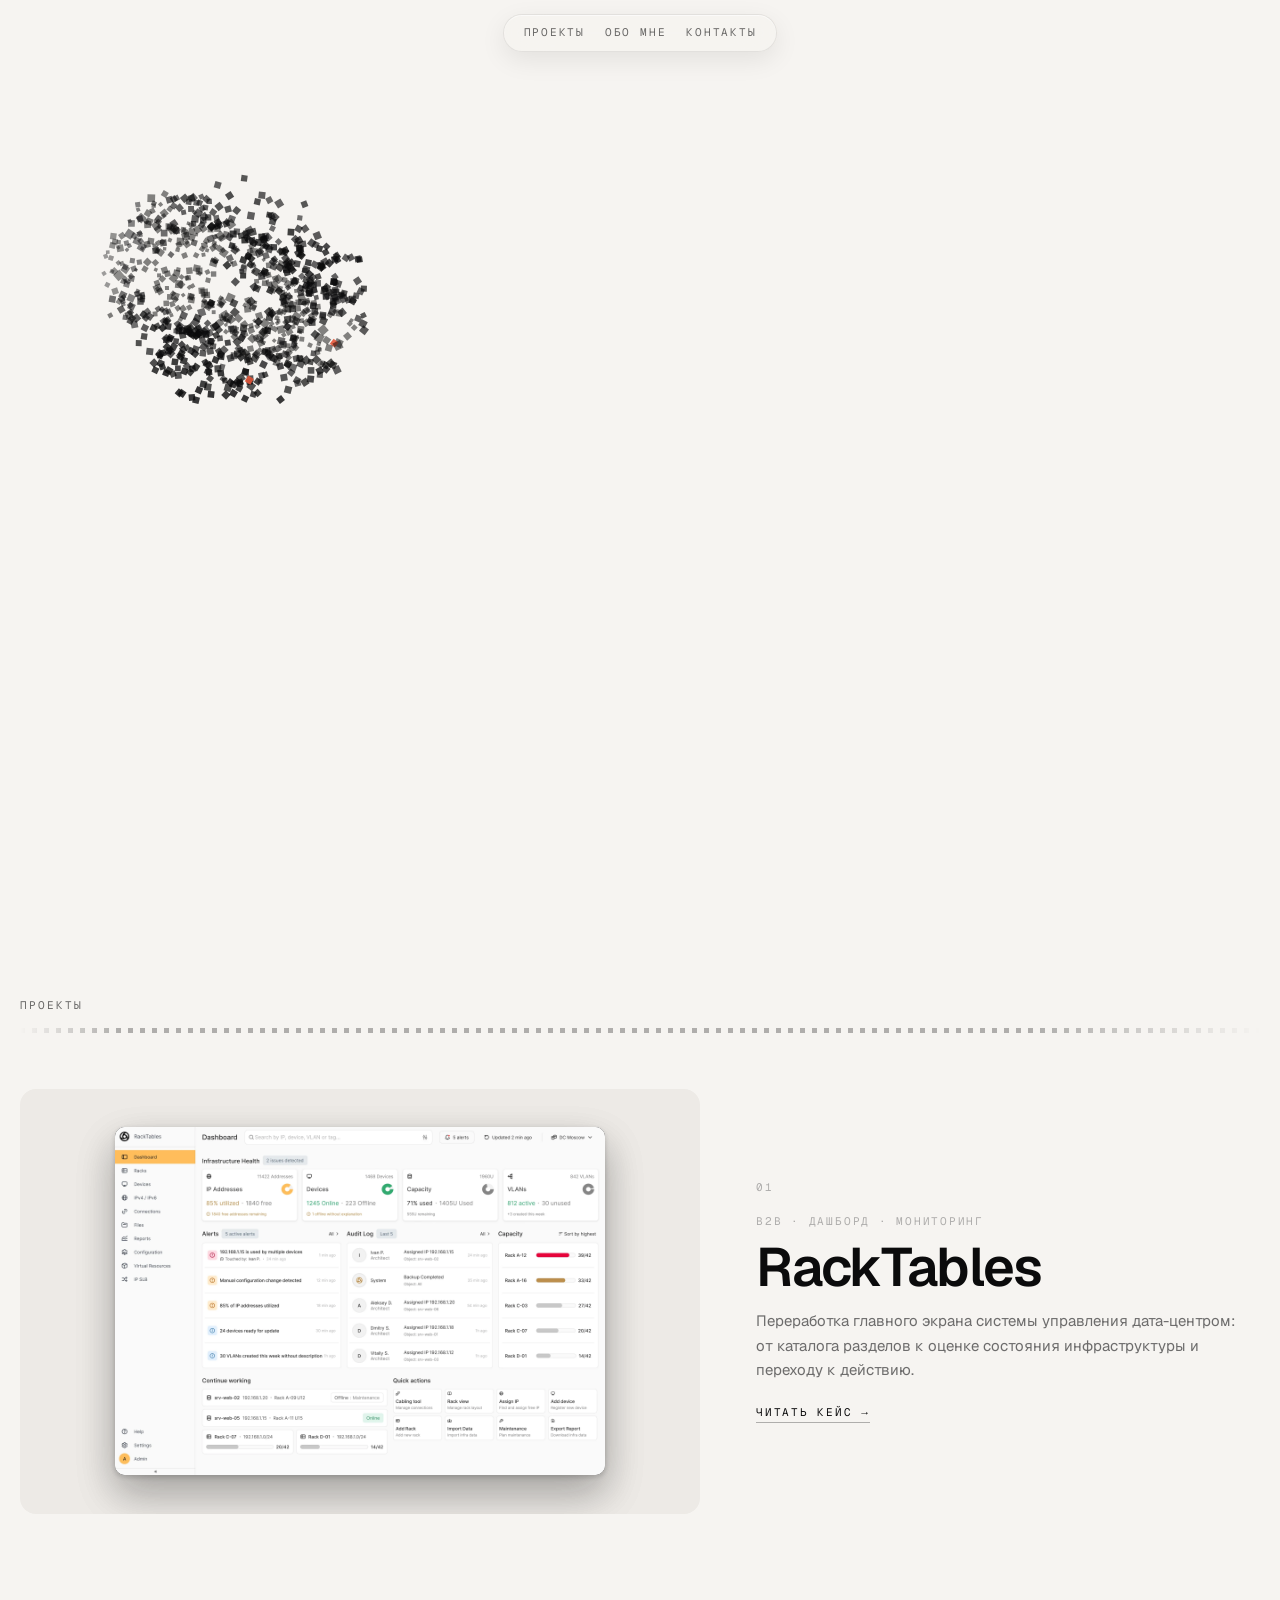
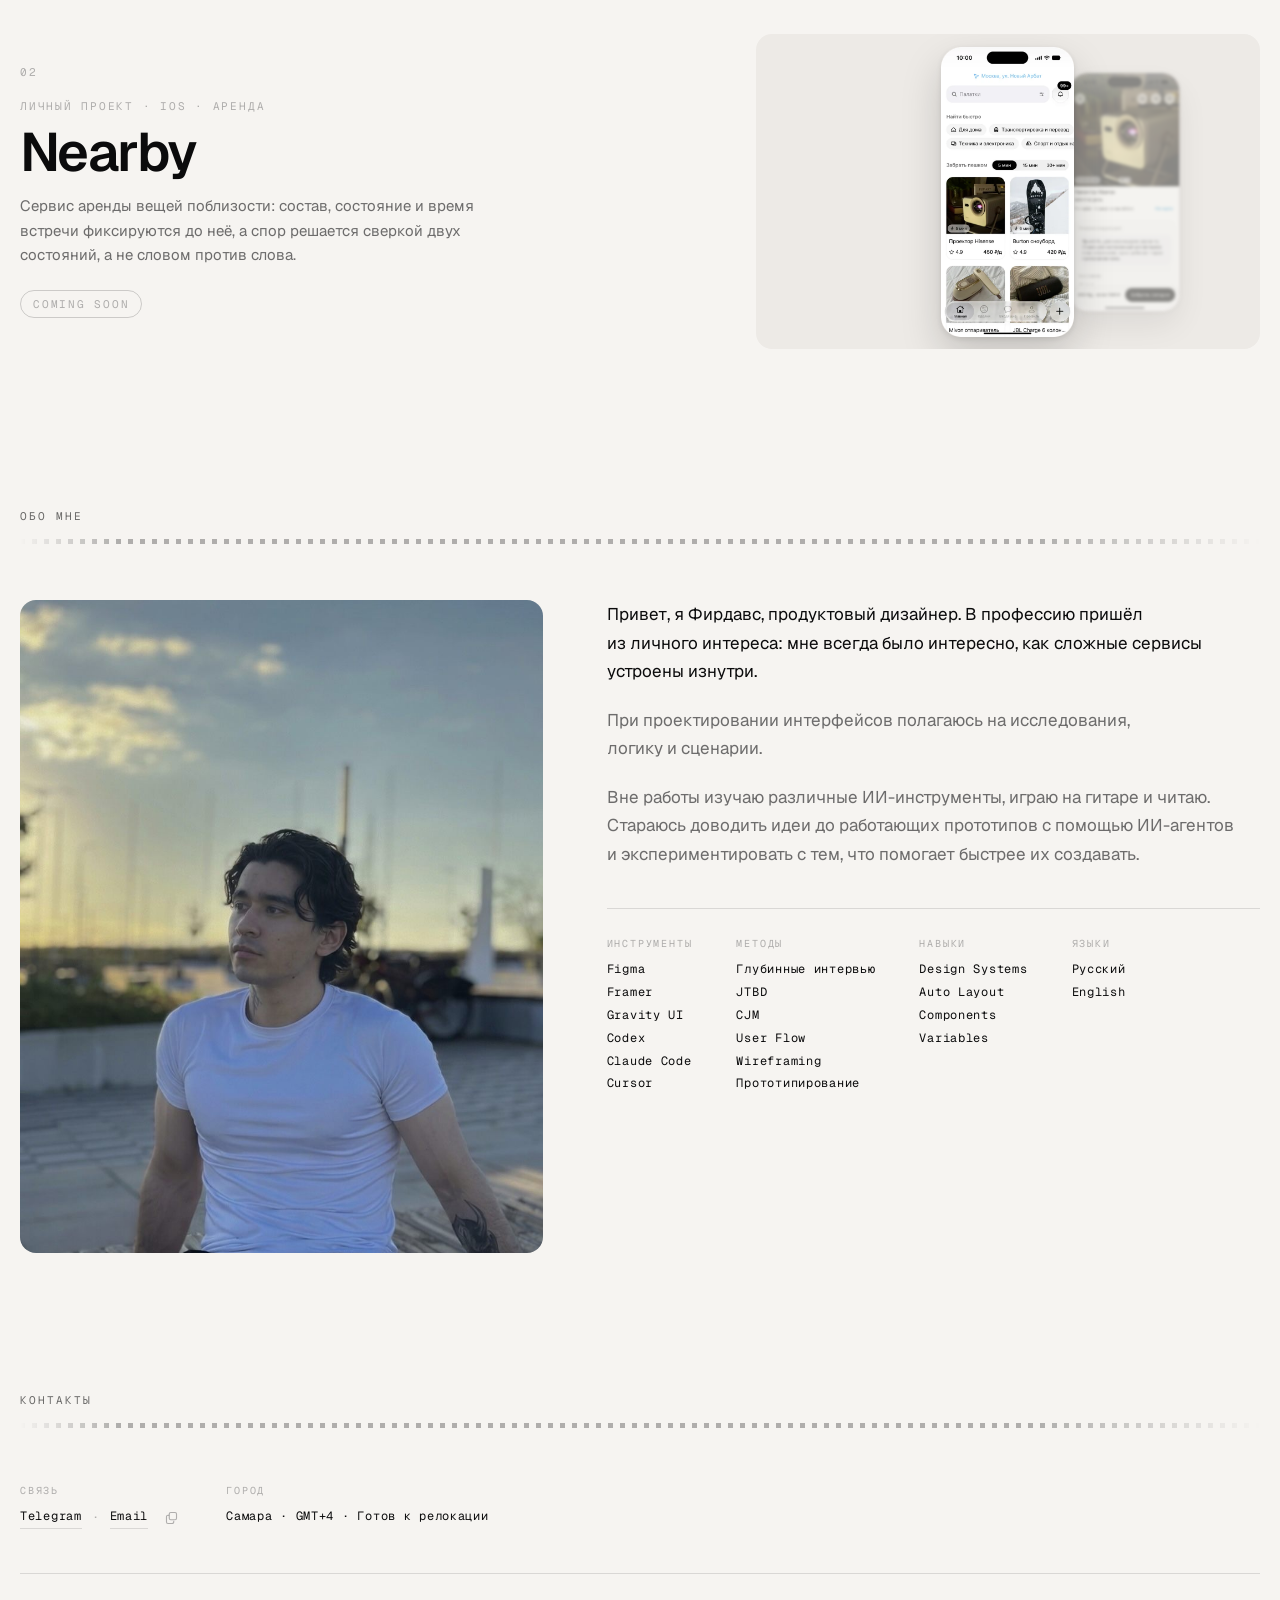
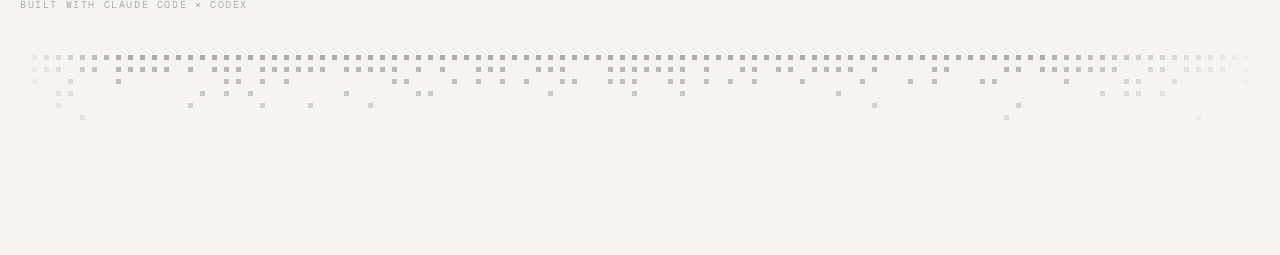
==== index.html @ 5b041a60 "feat: карточка Nearby без перехода, короче «Обо мне», читаемая надпись на мобиле - Nearby: обложка б" ====
<!DOCTYPE html>
<html lang="ru">
<head>
<meta charset="utf-8">
<meta name="viewport" content="width=device-width, initial-scale=1">
<meta name="color-scheme" content="light only">
<meta name="supported-color-schemes" content="light">
<meta name="theme-color" content="#F6F4F1">
<title>FIR — Product &amp; UI/UX Design</title>
<meta name="description" content="Портфолио продуктового дизайнера: кейсы с исследованием, продуктовыми решениями и обоснованием.">
<!-- Путь относительный, а не /favicon.svg: страницы лежат в корне, и так
     иконка находится и при открытии файла напрямую, без сервера. -->
<link rel="icon" href="favicon.svg" type="image/svg+xml">
<link rel="stylesheet" href="css/fonts.css">
<link rel="stylesheet" href="css/tokens.css">
<link rel="stylesheet" href="css/base.css">
<link rel="stylesheet" href="css/index.css">
<link rel="stylesheet" href="css/transition.css">
<!-- ставим флаг до первой отрисовки: иначе блоки успеют показаться и мигнут -->
<script>document.documentElement.classList.add('js-rv')</script>
<!-- без defer намеренно: переход должен встать до первой отрисовки страницы -->
<script src="js/page-transition.js"></script>
<!-- Vercel Speed Insights: сбор метрик реальных пользователей -->
<script defer src="/_vercel/speed-insights/script.js"></script>
<!-- Yandex.Metrika counter -->
<script type="text/javascript">
    (function(m,e,t,r,i,k,a){
        m[i]=m[i]||function(){(m[i].a=m[i].a||[]).push(arguments)};
        m[i].l=1*new Date();
        for (var j = 0; j < document.scripts.length; j++) {if (document.scripts[j].src === r) { return; }}
        k=e.createElement(t),a=e.getElementsByTagName(t)[0],k.async=1,k.src=r,a.parentNode.insertBefore(k,a)
    })(window, document,'script','https://mc.yandex.ru/metrika/tag.js?id=111310110', 'ym');

    ym(111310110, 'init', {ssr:true, webvisor:true, clickmap:true, ecommerce:"dataLayer", referrer: document.referrer, url: location.href, accurateTrackBounce:true, trackLinks:true});
</script>
<!-- /Yandex.Metrika counter -->
</head>
<body>
<!-- Yandex.Metrika: часть без JS. В <head> её держать нельзя — там разрешён
     только link/style/meta, и парсер закрыл бы <head> на этом теге. -->
<noscript><div><img src="https://mc.yandex.ru/watch/111310110" style="position:absolute; left:-9999px;" alt="" /></div></noscript>

<div class="wrap">
  <div class="navbar" id="navbar">
    <nav class="nav">
      <div class="nav__l">
        <a href="#work">Проекты</a><a href="#about">Обо мне</a><a href="#contact">Контакты</a>
      </div>
    </nav>
  </div>

  <div class="spacer" aria-hidden="true"></div>

  <header class="hero">
    <!-- Надпись живёт на канвасе и недоступна ни скринридеру, ни поиску,
         поэтому настоящий h1 остаётся в разметке — визуально скрытым. -->
    <h1 class="sr-only">Product Designer — Фирдавс</h1>

    <div class="stage">
      <canvas id="fig" aria-label="Облако частиц собирается в надпись Product Designer и в схемы интерфейсов"></canvas>
    </div>
  </header>

  <section class="work" id="work">
    <div class="labelrow"><p class="work__label">Проекты</p><hr class="rule"></div>

    <article class="project">
      <a class="project__media" href="case-racktables.html" aria-label="Открыть кейс RackTables">
        <div class="fan" aria-hidden="true">
          <div class="sheet sheet--dark">
            <img src="assets/img/case-dashboard-dark.webp" alt=""
                 width="2200" height="1564" loading="lazy" decoding="async">
          </div>
          <div class="sheet sheet--light">
            <img src="assets/img/case-dashboard-light.webp" alt=""
                 width="2200" height="1564" loading="lazy" decoding="async">
          </div>
        </div>
      </a>
      <div class="project__body">
        <p class="project__idx">01</p>
        <p class="project__tags">B2B · дашборд · мониторинг</p>
        <h2 class="project__title">RackTables</h2>
        <p class="project__sub">Переработка главного экрана системы управления дата-центром: от каталога разделов к оценке состояния инфраструктуры и переходу к действию.</p>
        <a class="project__cta" href="case-racktables.html">Читать кейс →</a>
      </div>
    </article>

    <article class="project project--flip">
      <!-- Кейс ещё не опубликован: карточка остаётся на месте, но никуда не
           ведёт. Ссылки нет вовсе, а не задизейбленная — нечего фокусировать
           и нечего открывать. Статус вынесен плашкой вместо «Читать кейс». -->
      <div class="project__media">
        <!-- Флоу вместо обложки: четыре экрана сами проходят перед читателем.
             Ролика как видеофайла здесь нет — те же webp, что в кейсе, только
             мельче. Текст на экранах остаётся чётким, вес втрое меньше видео,
             и автоплей не упирается в ограничения мобильных браузеров.

             Соседние экраны видны по краям, как в колесике самого кейса: это
             сразу говорит, что за карточкой лежит сценарий, а не один экран. -->
        <div class="roll" aria-hidden="true" data-roll>
          <figure class="roll__s" data-i="0">
            <img src="assets/img/nearby/roll-1-feed.webp" width="480" height="1044" alt="" loading="lazy" decoding="async">
          </figure>
          <figure class="roll__s" data-i="1">
            <img src="assets/img/nearby/roll-2-card.webp" width="480" height="1044" alt="" loading="lazy" decoding="async">
          </figure>
          <figure class="roll__s" data-i="2">
            <img src="assets/img/nearby/roll-3-slot.webp" width="480" height="1044" alt="" loading="lazy" decoding="async">
          </figure>
          <figure class="roll__s" data-i="3">
            <img src="assets/img/nearby/roll-4-checklist.webp" width="480" height="1366" alt="" loading="lazy" decoding="async">
          </figure>
        </div>
      </div>
      <div class="project__body">
        <p class="project__idx">02</p>
        <p class="project__tags">личный проект · iOS · аренда</p>
        <h2 class="project__title">Nearby</h2>
        <p class="project__sub">Сервис аренды вещей поблизости: состав, состояние и время встречи фиксируются до неё, а спор решается сверкой двух состояний, а не словом против слова.</p>
        <p class="project__soon">Coming soon</p>
      </div>
    </article>

    <!-- Карточка-заглушка третьего проекта временно скрыта. Разметка и канвас
         оставлены целиком: вернуть её — раскомментировать этот блок.
    <article class="project">
      <div class="project__media">
        <div class="fan fan--empty" aria-hidden="true">
          <canvas id="soonfig"></canvas>
          <p class="soon">в работе...</p>
        </div>
      </div>
      <div class="project__body">
        <p class="project__idx">03</p>
        <p class="project__tags">скоро</p>
        <h2 class="project__title project__title--muted">Следующий проект</h2>
        <p class="project__sub">Здесь будет третий кейс — сейчас в работе.</p>
      </div>
    </article>
    -->
  </section>

  <section class="about" id="about">
    <div class="labelrow"><p class="about__label">Обо мне</p><hr class="rule"></div>
    <div class="about__grid">
      <div class="about__photo">
        <img src="assets/img/about-photo.jpg" alt="Фирдавс"
             width="880" height="1168" loading="lazy" decoding="async">
      </div>
      <div class="about__text">
        <!-- Неразрывные пробелы связывают короткое слово только со следующим,
             без цепочек: «а не останавливаться» одним куском в 20 символов не
             помещалось в остаток строки и выталкивало перенос сильно раньше —
             отсюда и рваный правый край. Максимальная связка здесь 13 знаков. -->
        <p>Привет, я&nbsp;Фирдавс, продуктовый дизайнер. В&nbsp;профессию пришёл из&nbsp;личного интереса: мне всегда было интересно, как сложные сервисы устроены изнутри.</p>
        <p class="dim">При проектировании интерфейсов полагаюсь на&nbsp;исследования, логику и&nbsp;сценарии.</p>
        <p class="dim">Вне работы изучаю различные ИИ-инструменты, играю на&nbsp;гитаре и&nbsp;читаю. Стараюсь доводить идеи до&nbsp;работающих прототипов с&nbsp;помощью ИИ-агентов и&nbsp;экспериментировать с&nbsp;тем, что помогает быстрее их&nbsp;создавать.</p>

        <dl class="about__meta">
          <div>
            <dt>Инструменты</dt>
            <dd>Figma<br>Framer<br>Gravity UI<br>Codex<br>Claude Code<br>Cursor</dd>
          </div>
          <div>
            <dt>Методы</dt>
            <dd>Глубинные интервью<br>JTBD<br>CJM<br>User Flow<br>Wireframing<br>Прототипирование</dd>
          </div>
          <div>
            <dt>Навыки</dt>
            <dd>Design Systems<br>Auto Layout<br>Components<br>Variables</dd>
          </div>
          <div>
            <dt>Языки</dt>
            <dd>Русский<br>English</dd>
          </div>
        </dl>
      </div>
    </div>
  </section>

  <footer class="contact" id="contact">
    <div class="labelrow"><p class="about__label">Контакты</p><hr class="rule"></div>

    <dl class="contact__meta">
      <div>
        <dt>Связь</dt>
        <dd class="contact__line">
          <!-- Подписи вместо самих адресов: ник и почта нужны для действия,
               а не для чтения. Почта всё равно доступна целиком — её кладёт
               в буфер кнопка рядом. -->
          <a href="https://t.me/deadlif1" target="_blank" rel="noopener">Telegram</a>
          <span class="contact__sep" aria-hidden="true">·</span>
          <a href="mailto:fluffy.clou9@yandex.ru" title="fluffy.clou9@yandex.ru">Email</a>
          <button class="copy" type="button" data-copy="fluffy.clou9@yandex.ru"
                  data-tip="Копировать" aria-label="Скопировать почту">
            <svg viewBox="0 0 14 14" width="13" height="13" fill="none" aria-hidden="true">
              <rect x="4.6" y="1.6" width="7.8" height="7.8" rx="1.6"
                    stroke="currentColor" stroke-width="1.2"/>
              <path d="M9.4 11.1v.7a1.6 1.6 0 0 1-1.6 1.6H3.2a1.6 1.6 0 0 1-1.6-1.6V6.2a1.6 1.6 0 0 1 1.6-1.6h.7"
                    stroke="currentColor" stroke-width="1.2" stroke-linecap="round"/>
            </svg>
          </button>
        </dd>
      </div>
      <div>
        <dt>Город</dt>
        <dd>Самара · GMT+4 · Готов к&nbsp;релокации</dd>
      </div>
    </dl>

    <div class="contact__foot">
      <p>Built with Claude Code × Codex</p>
    </div>
  </footer>

  <!-- Кромка страницы: та же пунктирная линейка, что делит секции, только
       осыпающаяся. Сайт заканчивается не ровным краем, а структурой, которая
       не досыпалась — обратная сторона того, что происходит на первом экране. -->
  <canvas id="edgefig" class="edge" aria-hidden="true"></canvas>
</div>

<script src="js/reveal.js"></script>
<script src="js/hero-canvas.js"></script>
<script src="js/navbar.js"></script>
<script src="js/soon-canvas.js"></script>
<script src="js/roll.js"></script>
<script src="js/edge-canvas.js"></script>
<script src="js/copy.js"></script>
</body>
</html>
---- css/fonts.css ----
/* Geist + Geist Mono, самостоятельный хостинг: только латиница и кириллица,
   без lat-ext/vietnamese/cyrillic-ext — те же файлы, что отдаёт Google Fonts
   под тем же unicode-range, просто без блокирующего внешнего запроса. */

@font-face{
  font-family:"Geist";
  font-style:normal;
  font-weight:400 600;
  font-display:swap;
  src:url("../assets/fonts/geist-latin.woff2") format("woff2");
  unicode-range:U+0000-00FF,U+0131,U+0152-0153,U+02BB-02BC,U+02C6,U+02DA,U+02DC,U+0304,U+0308,U+0329,U+2000-206F,U+20AC,U+2122,U+2191,U+2193,U+2212,U+2215,U+FEFF,U+FFFD;
}
@font-face{
  font-family:"Geist";
  font-style:normal;
  font-weight:400 600;
  font-display:swap;
  src:url("../assets/fonts/geist-cyrillic.woff2") format("woff2");
  unicode-range:U+0301,U+0400-045F,U+0490-0491,U+04B0-04B1,U+2116;
}

@font-face{
  font-family:"Geist Mono";
  font-style:normal;
  font-weight:400;
  font-display:swap;
  src:url("../assets/fonts/geist-mono-latin.woff2") format("woff2");
  unicode-range:U+0000-00FF,U+0131,U+0152-0153,U+02BB-02BC,U+02C6,U+02DA,U+02DC,U+0304,U+0308,U+0329,U+2000-206F,U+20AC,U+2122,U+2191,U+2193,U+2212,U+2215,U+FEFF,U+FFFD;
}
@font-face{
  font-family:"Geist Mono";
  font-style:normal;
  font-weight:400;
  font-display:swap;
  src:url("../assets/fonts/geist-mono-cyrillic.woff2") format("woff2");
  unicode-range:U+0301,U+0400-045F,U+0490-0491,U+04B0-04B1,U+2116;
}
---- css/tokens.css ----
:root{
  --bg:#F6F4F1;
  --ink:#0B0B0C;
  --ink-2:rgba(11,11,12,.58);
  --ink-3:rgba(11,11,12,.30);
  /* Мелкие ярлыки набраны мономаркером в 10–11px, и это не «крупный текст»:
     норма для них 4.5:1, а --ink-3 даёт 2.01:1 на нашем фоне. Поэтому у
     текстовых ярлыков свой тон в 4.9:1, а --ink-3 остаётся чисто
     декоративным — линейки, пунктир, рамки. Тишину ярлыку дальше держат
     кегль, капс и трекинг, а не блёклость. */
  --ink-label:rgba(11,11,12,.60);
  --hair:rgba(11,11,12,.12);
  --surface:#FFFFFF;
  --dark:#0F1113;
  --on-dark:#EDEBE8;
  --on-dark-2:rgba(237,235,232,.56);
  --on-dark-3:rgba(237,235,232,.32);
  --accent:#E4573A;

  /* Скругление экрана телефона — доля от ширины макета, а не пиксели: все
     экраны экспортируются из Фигмы с одним радиусом (117px при ширине 804px,
     то есть 60pt на устройстве), и угол в экспорте прозрачный. Если поставить
     радиус меньше запечённого, в углах просвечивает подложка; если больше —
     срезается содержимое. Доля держит совпадение на любом размере показа. */
  --screen-r:.1455;

  --display:"Geist","Inter",system-ui,sans-serif;
  --body:"Geist","Inter",system-ui,sans-serif;
  --mono:"Geist Mono",ui-monospace,monospace;
}
---- css/base.css ----
*{box-sizing:border-box}
html{color-scheme:light only;background:var(--bg);-webkit-text-size-adjust:100%;forced-color-adjust:none;scroll-behavior:smooth}
html,body{margin:0;padding:0}
body{background:var(--bg);color:var(--ink);font-family:var(--body);-webkit-font-smoothing:antialiased}
.wrap{max-width:1320px;margin:0 auto;padding:0 20px}

a:focus-visible{outline:2px solid var(--accent);outline-offset:4px}

/* ---- появление при прокрутке ----------------------------------------
   Прячем только при js-rv на <html> — класс ставит скрипт в <head>, так что
   без JS страница остаётся видимой. Список селекторов дублирует reveal.js.

   Список обёрнут в :where() намеренно: он не добавляет веса, поэтому весь
   селектор весит ровно как html.js-rv и правило показа ниже всегда сильнее.
   Без этого составные селекторы (.chead .brief, .phases > div) оказывались
   тяжелее .rv--in — класс навешивался, а блок оставался невидимым. */
html.js-rv :where(
  .chead .brief, .chead .meta, .labelrow, .stub__t, .lead,
  .phases > div, .insights > div, .jtbd__card, .fact, .shot,
  .tbl, .claim, .note, .about__grid, .project, .contact, .outcome
){opacity:0;transform:translateY(14px)}
html.js-rv .rv{
  transition:opacity .6s ease, transform .6s cubic-bezier(.22,.8,.2,1)}
html.js-rv .rv--in{opacity:1;transform:none}

@media (prefers-reduced-motion: reduce){
  html.js-rv .rv{transition:none}
}

/* ---- кнопка «Наверх» ----
   Стекло то же, что у навигации. На узком экране уезжает выше нижней
   навигации по разделам, на широком встаёт справа от неё — на той же
   линии и той же высоты.

   Про padding. У навигации кегль и отступы ссылки те же (11px/16px), но
   ссылка лежит внутри обёртки с padding:6px, поэтому пилюля на 12px выше.
   Здесь обёртки нет, и эти 6px добавлены прямо к кнопке — иначе она
   оказывалась ниже и мельче соседней пилюли. Менять только парой. */
.totop{position:fixed;right:24px;bottom:18px;z-index:61;
  display:inline-flex;align-items:center;gap:8px;
  padding:calc(11px + 6px) calc(16px + 6px);border-radius:999px;cursor:pointer;
  font-family:var(--mono);font-size:11px;letter-spacing:.14em;text-transform:uppercase;
  color:var(--ink-2);background:rgba(255,255,255,.66);
  -webkit-backdrop-filter:blur(24px) saturate(1.8);
  backdrop-filter:blur(24px) saturate(1.8);
  border:1px solid rgba(11,11,12,.09);
  box-shadow:0 10px 32px rgba(11,11,12,.10), inset 0 1px 0 rgba(255,255,255,.7);
  opacity:0;visibility:hidden;transform:translateY(10px);
  transition:opacity .28s ease,transform .28s cubic-bezier(.22,.8,.2,1),
             visibility .28s,color .2s ease}
.totop.on{opacity:1;visibility:visible;transform:none}
.totop:hover{color:var(--ink)}
.totop b{font-weight:400;color:var(--accent);font-size:13px;line-height:1}
@supports not ((backdrop-filter:blur(1px)) or (-webkit-backdrop-filter:blur(1px))){
  .totop{background:rgba(255,255,255,.95)}
}
@media (max-width:900px){
  .totop{right:12px;bottom:78px;padding:10px 13px;font-size:10px;letter-spacing:.1em}
}
@media (prefers-reduced-motion: reduce){
  .totop{transition:opacity .01s,visibility .01s;transform:none}
}

/* только для скринридеров */
.sr-only{position:absolute;width:1px;height:1px;padding:0;margin:-1px;overflow:hidden;
  clip:rect(0 0 0 0);clip-path:inset(50%);white-space:nowrap;border:0}

@media (prefers-reduced-motion: reduce){
  html{scroll-behavior:auto}
}

/* ---- общий размер плавающих пилюль ----
   Навбар и пилюля статуса стоят на одной линии и обязаны быть одной высоты.
   Держим это переменными, а не совпадающими числами в двух файлах: высота
   складывается из padding, кегля и межстрочного, и стоит разойтись одному —
   пилюли разъезжаются на пару пикселей, что видно сразу. line-height задан
   явно по той же причине: у ссылки он был `normal`, у статуса — 1, и при
   одинаковом padding пилюли всё равно отличались бы на три пикселя. */
:root{--pill-py:11px;--pill-px:20px;--pill-fs:11px;--pill-lh:1.25}
@media (max-width:520px){
  :root{--pill-py:10px;--pill-px:16px;--pill-fs:10px}
}

/* ---- плавающий навбар ---- */
.navbar{position:fixed;top:14px;left:0;right:0;z-index:50;
  display:flex;justify-content:center;pointer-events:none;
  transition:transform .42s cubic-bezier(.2,.8,.2,1), opacity .3s ease}
.navbar.hidden{transform:translateY(calc(-100% - 22px));opacity:0}

/* Полустекло: подложку делаем прозрачнее, а читаемость возвращаем размытием
   и подъёмом насыщенности. Ниже .62 текст начинает проигрывать тёмному хиро,
   который проезжает под навбаром, поэтому дальше не разбавляем. */
.nav{pointer-events:auto;display:flex;align-items:center;gap:30px;
  padding:var(--pill-py) var(--pill-px);border-radius:999px;
  background:rgba(246,244,241,.62);
  -webkit-backdrop-filter:blur(22px) saturate(1.8);
  backdrop-filter:blur(22px) saturate(1.8);
  border:1px solid rgba(11,11,12,.08);
  box-shadow:0 8px 26px rgba(11,11,12,.08),
             inset 0 1px 0 rgba(255,255,255,.55)}
/* если браузер не умеет backdrop-filter — возвращаем плотный фон */
@supports not ((backdrop-filter:blur(1px)) or (-webkit-backdrop-filter:blur(1px))){
  .nav{background:rgba(246,244,241,.94)}
}
.nav a{position:relative;
  font-family:var(--mono);font-size:var(--pill-fs);line-height:var(--pill-lh);
  letter-spacing:.16em;text-transform:uppercase;
  text-decoration:none;color:var(--ink-label);transition:color .2s}
.nav a:focus-visible{color:var(--ink)}
@media (hover: hover){
  .nav a:hover{color:var(--ink)}
}
.nav .back{color:var(--ink)}
.nav__l{display:flex;gap:20px}

/* ---- пиксельный ховер ----
   Раньше ссылка просто темнела. Теперь под ней слева направо собирается
   строка из квадратов — тот же словарь, что у разделителя .rule (квадрат 5px,
   шаг 12px), и то же движение, что у частиц в хиро: россыпь становится
   структурой. Ведёт сборку коралловый квадрат: он приклеен к правому краю
   растущей полосы, поэтому едет впереди неё, как курсор.

   Цвет ссылки продолжает меняться — на одну только полосу состояние вешать
   нельзя, она слишком мелкая, чтобы быть единственным признаком.

   Квадрат здесь 3px, а не 5px как у .rule: под текстом внутри пилюли всего
   11px отступа, и пятипиксельная полоса упиралась бы прямо в границу. Это
   внутренний масштаб того же словаря, как мелкий пунктир в таблицах. */
.nav a::after{
  content:"";position:absolute;left:0;bottom:-4px;height:3px;width:0;
  background-image:
    linear-gradient(var(--accent) 0 0),
    repeating-linear-gradient(to right,
      rgba(11,11,12,.45) 0 3px, transparent 3px 8px);
  background-size:3px 3px, auto auto;
  background-position:right center, left center;
  background-repeat:no-repeat, repeat-x;
  transition:width .34s cubic-bezier(.2,.8,.2,1)}
.nav a:focus-visible::after{width:100%}
@media (hover: hover){
  .nav a:hover::after{width:100%}
}
@media (prefers-reduced-motion: reduce){
  .nav a::after{transition:none}
}

.spacer{height:78px}

@media (prefers-reduced-motion: reduce){ .navbar{transition:none} }
@media (max-width:520px){
  .nav{gap:18px}
  .nav__l{gap:14px}
  .nav__l a,.nav a{letter-spacing:.14em}
}

/* ---- словарь: строка из квадратиков вместо линии ---- */
.rule{height:5px;border:0;margin:0;
  background-image:repeating-linear-gradient(to right,
    rgba(11,11,12,.30) 0 5px, transparent 5px 12px);
  -webkit-mask-image:linear-gradient(to right,transparent,#000 8%,#000 82%,transparent);
  mask-image:linear-gradient(to right,transparent,#000 8%,#000 82%,transparent)}

/* ---- акцент на ключевой фразе (.mark) ---------------------------------
   Каретка печатает фразу. Порядок: каретка появляется в начале фразы →
   мигает один раз → едет вправо, проявляя текст из-под маски → исчезает,
   оставив фразу в полном --ink на фоне обычного --ink-2. Всего ~1.56 с.
   Инструкция по применению — docs/ACCENT_MARK.md.

   Только для страниц кейсов. На главной не применять: там первый экран
   держат частицы, и вторая печатающая штука спорит с ними за внимание.

   ЦВЕТ. Каретка чёрная, не коралловая. Это сознательно: акцент не тратит
   единственный акцентный цвет проекта и не заводит второго. Выделение
   держится плотностью — фраза чернее окружающего текста.

   МАСКА ЖИВЁТ ТОЛЬКО ПРИ РАБОТАЮЩЕМ JS. Классы .mark__w и .is-armed
   навешивает mark.js; без него в разметке остаётся голый <span class=mark>
   с обычным видимым текстом. Это не перестраховка: маска скрывает фразу
   целиком, и если бы она применялась из CSS, то при любом отказе JS в
   предложении навсегда осталась бы дыра — то есть сломанный текст, а не
   просто пропавший эффект.

   ПОЧЕМУ ПО СЛОВАМ, А НЕ ОДНОЙ МАСКОЙ НА ФРАЗУ. Маска на строчном элементе
   считается по общему прямоугольнику всех его строк, поэтому перенесённая
   фраза раскрывалась бы на обеих строках разом. Слово переносом не рвётся,
   значит каждое гарантированно лежит на одной строке — и каретка сама
   перепрыгивает на новую строку вместе со словом. */
.mark{
  --mark-in:220ms;      /* каретка появляется */
  --mark-blink:590ms;   /* один цикл мигания */
  --mark-write:750ms;   /* печать всей фразы */
  position:relative;
  color:var(--ink)}

/* Слово. inline-block — чтобы маска считалась по самому слову.
   white-space:pre защищает пробел внутри слова, если он там окажется. */
.mark__w{position:relative;display:inline-block;white-space:pre}

/* Скрытое состояние. Навешивается только после разбивки на слова. */
.mark.is-armed .mark__w{
  -webkit-mask-image:linear-gradient(#000 0 0);mask-image:linear-gradient(#000 0 0);
  -webkit-mask-repeat:no-repeat;mask-repeat:no-repeat;
  -webkit-mask-position:left center;mask-position:left center;
  -webkit-mask-size:0 100%;mask-size:0 100%}

/* Каретка до старта — стоит перед первой буквой фразы. */
.mark::before{content:"";position:absolute;left:-1px;top:.02em;
  height:1.06em;width:2px;background:var(--ink);opacity:0}
.mark.is-cursor::before{opacity:1;
  transition:opacity var(--mark-in) cubic-bezier(.2,.8,.2,1)}
.mark.is-blink::before{opacity:1;
  animation:mark-blink var(--mark-blink) steps(1,end) 1}
@keyframes mark-blink{0%,49%{opacity:1}50%,100%{opacity:0}}

/* Каретка внутри слова — ведёт раскрытие этого слова и гаснет на его конце.
   Своя каретка у каждого слова: так переход на новую строку получается сам,
   без вычисления координат. */
.mark__w::after{content:"";position:absolute;left:0;top:.02em;
  height:1.06em;width:2px;background:var(--ink);opacity:0}

/* Печать. --w-dur и --w-del своя у каждого слова, их считает mark.js по
   ширине слова — иначе каретка дёргалась бы, проскакивая короткие слова
   за то же время, что и длинные. */
.mark.is-armed.is-writing .mark__w{
  -webkit-mask-size:100% 100%;mask-size:100% 100%;
  transition:-webkit-mask-size var(--w-dur) linear var(--w-del),
             mask-size var(--w-dur) linear var(--w-del)}
.mark.is-writing .mark__w::after{
  animation:mark-caret var(--w-dur) linear var(--w-del)}
@keyframes mark-caret{
  0%{left:0;opacity:1}
  99%{opacity:1}
  100%{left:100%;opacity:0}}

/* Финал: текст открыт, кареток нет. */
.mark.is-armed.is-done .mark__w{
  -webkit-mask-size:100% 100%;mask-size:100% 100%}

/* Отказоустойчивость. Оба случая ведут к одному — обычный видимый текст.
   При печати фоны и маски ведут себя непредсказуемо, а при reduce человек
   просил не двигать: показываем фразу сразу и целиком. */
@media print{
  .mark.is-armed .mark__w{-webkit-mask-image:none;mask-image:none}
  .mark::before,.mark__w::after{display:none}
}
@media (prefers-reduced-motion: reduce){
  .mark.is-armed .mark__w{-webkit-mask-image:none;mask-image:none}
  .mark::before,.mark__w::after{display:none}
}

.labelrow{display:flex;flex-direction:column;gap:16px;margin-bottom:56px}
.sect__label,.work__label,.about__label{font-family:var(--mono);font-size:11px;letter-spacing:.18em;
  text-transform:uppercase;color:var(--ink-label);margin:0}

/* ---- таблицы ----------------------------------------------------------
   Не коробка с рамками, а сетка на самом фоне страницы: строки разделены
   той же пунктирной строкой из квадратиков, что и .rule, номер — квадрат
   с коралловым контуром. Строка «собирается» по наведению: подложка
   становится белой, квадрат заливается акцентом.
   Класс общий, рассчитан и на кейсы, и на главную. */
.tbl{margin:0;overflow-x:auto}
/* fixed — чтобы заданная ширина левой колонки соблюдалась точно и текст
   во всех таблицах начинался с одной вертикали */
.tbl table{width:100%;border-collapse:collapse;text-align:left;table-layout:fixed}
/* заголовок таблицы — на одной ступени с метками секций (.sect__label) */
.tbl caption{text-align:left;font-family:var(--mono);font-size:11px;letter-spacing:.18em;
  text-transform:uppercase;color:var(--ink-2);padding:0 0 28px}

/* Пока видна шапка, подпись набрана тем же моно-регистром и стоит прямо над
   ней — две строки капителью подряд читаются как шапка, напечатанная дважды,
   а во второй таблице подпись ещё и дословно повторяет названия колонок.
   Ниже 760px thead скрыт (медиа-блок в конце файла), и подпись остаётся
   единственным заголовком таблицы — поэтому скрываем только на широком
   экране. Из разметки не убираем: по caption скринридер объявляет таблицу. */
@media (min-width:761px){
  .tbl caption{position:absolute;width:1px;height:1px;padding:0;margin:-1px;
    overflow:hidden;clip:rect(0 0 0 0);clip-path:inset(50%);white-space:nowrap;border:0}
}

.tbl th,.tbl td{vertical-align:top;padding:26px 24px 28px;font-weight:400}
.tbl th:first-child,.tbl td:first-child{padding-left:0}
.tbl th:last-child,.tbl td:last-child{padding-right:0}

/* шапка: только мелкая моно-подпись, без заливки */
.tbl thead th{font-family:var(--mono);font-size:10px;letter-spacing:.2em;text-transform:uppercase;
  color:var(--ink-label);padding-top:0;padding-bottom:18px}

/* Разделитель строк — тот же род, но на ступень тише секционного .rule:
   квадраты 5px с шагом 12 → штрихи 2px с шагом 7, высота 5px → 1px,
   плотность .30 → .16. Секцию делит крупный пунктир, строку внутри — мелкий,
   поэтому таблица не разваливается на отдельные блоки. */
.tbl tbody tr{
  background-image:repeating-linear-gradient(to right,
    rgba(11,11,12,.16) 0 2px, transparent 2px 7px);
  background-size:100% 1px;background-position:left bottom;background-repeat:repeat-x}
.tbl tbody tr:last-child{background-image:none}

.tbl td{font-size:15px;line-height:1.62;color:var(--ink-2);text-wrap:pretty}
.tbl td b{font-weight:500;color:var(--ink)}
/* колонка держит комфортную длину строки, а не всю ширину таблицы */
.tbl__txt{margin:0;max-width:62ch;text-wrap:pretty}

/* номер строки — квадрат из общего словаря */
.tbl__n{display:inline-flex;align-items:center;justify-content:center;
  width:34px;height:34px;border-radius:7px;flex:none;
  font-family:var(--mono);font-size:12px;line-height:1;
  color:var(--accent);border:1px solid rgba(228,87,58,.42);background:transparent}

/* подпись строки слева */
.tbl__k{font-family:var(--mono);font-size:10px;letter-spacing:.18em;text-transform:uppercase;
  color:var(--ink-label);white-space:nowrap}

/* итоговая строка — то, ради чего таблицу и читают */
.tbl__sum td{color:var(--ink)}
.tbl__sum .tbl__k{color:var(--accent)}

/* На узком экране сравнение не скроллим вбок, а разворачиваем в карточки:
   название колонки подставляется из data-col. */
/* Селекторы удвоены (.tbl.tbl--stack) намеренно: колоночные ширины и отбивки
   конкретных таблиц живут в case.css, который подключается позже, и при равном
   весе перебивали бы эти правила — ячейка получала бы десктопную ширину вроде
   calc((100% - 132px)/4) и схлопывалась на телефоне до одного слова в строке. */
@media (max-width:760px){
  .tbl.tbl--stack table,.tbl.tbl--stack tbody,.tbl.tbl--stack tr,
  .tbl.tbl--stack th,.tbl.tbl--stack td{display:block;width:auto}
  .tbl.tbl--stack thead{display:none}
  /* у table:display:block подпись перестаёт наследовать ширину таблицы
     и сжимается по содержимому — рвётся на слова при пустом месте справа */
  .tbl.tbl--stack caption{display:block;width:auto}
  .tbl.tbl--stack tbody tr{padding:20px 0 24px}
  .tbl.tbl--stack th[scope=row]{width:auto;padding:0 0 14px}
  .tbl.tbl--stack td{padding:0 0 18px}
  .tbl.tbl--stack td:last-child{padding-bottom:0}
  .tbl.tbl--stack td::before{content:attr(data-col);display:block;
    font-family:var(--mono);font-size:10px;letter-spacing:.16em;text-transform:uppercase;
    color:var(--ink-label);margin-bottom:7px}
}
---- css/index.css ----
/* ---------- hero ----------
   Первый экран — только частицы. Имени, роли и кнопки здесь больше нет:
   система частиц сама произносит «PRODUCT DESIGNER», собираясь в надпись,
   и она же перестраивается в макеты интерфейсов по ховеру. Настоящий h1
   остаётся в разметке как .sr-only — канвас недоступен скринридеру.
   Факты (город, статус) живут только в контактах внизу страницы. */
.hero{
  position:relative;
  min-height:min(88vh,860px);
  display:block;padding:0 0 24px;
}

.accent{color:var(--accent)}

/* Скрэмбл-строка убрана: частицы — чистая метафора (хаос становится порядком),
   ей не нужна словесная подпись, а отдельная зона с подсказкой только сбивала.
   Поведение канваса (сборка фигуры по ховеру/тапу) осталось. */

/* Сцена занимает весь первый экран: надпись строится от размеров канваса,
   поэтому её кегль и положение всегда следуют за viewport. */
.stage{position:relative;width:100%;height:min(88vh,860px)}
#fig{display:block;width:100%;height:100%;cursor:pointer;touch-action:manipulation}

#fig:focus-visible{outline:2px solid var(--accent);outline-offset:-2px}

/* На узких экранах сцена ниже: две строки капса всё равно упираются в
   ширину, а лишняя высота только отодвигала бы проекты за первый экран. */
@media (max-width:900px){
  .hero{min-height:auto;padding:0 0 12px}
  .stage{height:min(72vh,620px)}
}

/* ---------- projects ---------- */
.work{padding:104px 0 160px}

.project{display:grid;grid-template-columns:1.35fr 1fr;gap:56px;align-items:center;
  padding:0 0 120px}
.project:last-child{padding-bottom:0}
.project--flip .project__media{order:2}
.project--flip .project__body{order:1}

.project__media{display:block;text-decoration:none}
.project__body{max-width:44ch}

.project__idx{font-family:var(--mono);font-size:11px;letter-spacing:.16em;
  color:var(--ink-3);margin:0 0 20px}
.project__tags{font-family:var(--mono);font-size:11px;letter-spacing:.16em;text-transform:uppercase;
  color:var(--ink-3);margin:0 0 12px}
.project__title{font-family:var(--display);font-weight:600;font-size:clamp(32px,4.4vw,54px);
  letter-spacing:-.03em;line-height:1.02;margin:0 0 14px}
.project__title--muted{color:rgba(11,11,12,.34)}
.project__sub{font-size:15px;line-height:1.65;color:rgba(11,11,12,.58);margin:0;text-wrap:pretty}
.project__cta{display:inline-block;margin-top:22px;font-family:var(--mono);font-size:11px;
  letter-spacing:.16em;text-transform:uppercase;color:var(--ink);text-decoration:none;
  border-bottom:1px solid rgba(11,11,12,.30);padding-bottom:3px;
  transition:color .2s,border-color .2s}
.project__cta:hover,.project__cta:focus-visible{color:var(--accent);border-color:var(--accent)}
/* Занимает место «Читать кейс», но читается как статус, а не как действие:
   рамка вместо подчёркивания и приглушённый цвет, чтобы не звать на клик. */
.project__soon{display:inline-block;margin:22px 0 0;font-family:var(--mono);font-size:11px;
  letter-spacing:.16em;text-transform:uppercase;color:var(--ink-3);
  border:1px solid rgba(11,11,12,.18);border-radius:999px;padding:6px 12px}

.fan{position:relative;aspect-ratio:16/10;border-radius:16px;overflow:hidden;
  background:#EDEAE6;display:flex;align-items:center;justify-content:center}
.fan--empty{background:#EFEDEA;border:0;position:relative;overflow:hidden}
.fan--empty canvas{position:absolute;inset:0;width:100%;height:100%;display:block}
/* пропорция листа совпадает с макетами (2200×1564), иначе object-fit срезал бы
   края дашборда */
.sheet{position:absolute;width:72%;aspect-ratio:2200 / 1564;border-radius:10px;overflow:hidden;
  box-shadow:0 18px 40px rgba(11,11,12,.18), 0 2px 6px rgba(11,11,12,.10);
  transition:transform .62s cubic-bezier(.19,.9,.22,1);
  will-change:transform;transform-origin:50% 90%}
.sheet img{width:100%;height:100%;object-fit:cover;display:block}
/* тёмная лежит ровно под светлой: в покое виден один экран */
.sheet--dark{background:#16181B;z-index:1}
.sheet--light{background:#FFFFFF;z-index:2}

/* по наведению тёмная тема выглядывает из-под светлой, а та чуть уходит
   в противоход — иначе движение читается как сдвиг одной картинки */
.fan:hover .sheet--dark,.project__media:focus-visible .sheet--dark{
  transform:translate(13%,-3%) rotate(4deg)}
.fan:hover .sheet--light,.project__media:focus-visible .sheet--light{
  transform:translate(-4%,1%) rotate(-1.5deg)}

/* ---- Nearby: флоу вместо обложки ----
   Коробка та же, что у .fan, — ритм сетки проектов не ломается. Внутри
   вместо двух альбомных листов телефон: у мобильного приложения обложкой
   не может быть дашборд.

   Соседние экраны стоят по краям приглушёнными — тот же приём, что в
   колесике внутри кейса. Он и сообщает главное: за карточкой сценарий,
   а не один экран. */
.roll{position:relative;aspect-ratio:16/10;border-radius:16px;overflow:hidden;
  background:#EDEAE6;display:flex;align-items:center;justify-content:center}

.roll__s{position:absolute;margin:0;height:92%;width:auto;aspect-ratio:804 / 1748;
  overflow:hidden;
  /* Радиус в процентах по двум осям: горизонтальный — те же 14.55% ширины,
     что запечены в экспорт, вертикальный — он же, пересчитанный в проценты
     высоты. Одно значение дало бы эллипс. */
  border-radius:14.55% / 6.69%;
  box-shadow:0 18px 40px rgba(11,11,12,.18), 0 2px 6px rgba(11,11,12,.10);
  opacity:0;
  transition:transform .62s cubic-bezier(.19,.9,.22,1),
             opacity .42s ease, filter .42s ease;
  will-change:transform,opacity}

/* Без JS виден первый экран — карточка остаётся обложкой, а не пустотой. */
.roll__s[data-i="0"]{opacity:1}

.roll__s img{width:100%;height:100%;object-fit:cover;object-position:top center;display:block}

/* Щадящий режим: композиция остаётся, сама себя не листает. */
@media (prefers-reduced-motion: reduce){
  .roll__s{transition:opacity .2s ease}
}

/* Подпись ушла из центра в левый верхний угол: центр карточки теперь занят
   структурой, которая себя строит (soon-canvas.js), и надпись поверх неё
   читалась бы как подпись к картинке, а не как статус работы. */
.soon{position:absolute;left:18px;top:16px;margin:0;
  font-family:var(--mono);font-size:11px;letter-spacing:.18em;text-transform:uppercase;
  color:rgba(11,11,12,.34)}

/* без ховера подсказать нечем — показываем вторую тему сразу, но сдержаннее */
@media (hover:none){
  .sheet--dark{transform:translate(11%,-2.5%) rotate(3.5deg)}
  .sheet--light{transform:translate(-3%,1%) rotate(-1deg)}
}
@media (prefers-reduced-motion: reduce){ .sheet{transition:none} }

@media (max-width:900px){
  .work{padding:72px 0 104px}
  .labelrow{margin-bottom:36px}
  .project{grid-template-columns:1fr;gap:24px;padding-bottom:72px}
  .project--flip .project__media{order:0}
  .project--flip .project__body{order:0}
  .project__body{max-width:none}
  .project__idx{margin-bottom:12px}
}

/* ---------- about ---------- */
.about{padding:0 0 140px}
.about__grid{display:grid;grid-template-columns:1fr 1.25fr;gap:64px;align-items:start}
.about__photo{aspect-ratio:4/5;border-radius:16px;overflow:hidden;background:#E9E6E2;position:relative}
.about__photo img{width:100%;height:100%;object-fit:cover;display:block}
.about__text p{font-size:17px;line-height:1.68;color:var(--ink);margin:0 0 20px;text-wrap:pretty}
.about__text p:last-of-type{margin-bottom:0}
.about__text .dim{color:rgba(11,11,12,.58)}
/* Не сетка равных колонок, а поток по содержимому. На равных долях ширина
   у всех колонок одинаковая, а длина строк — нет: «Глубинные интервью»
   занимало свою колонку целиком, и просвет до «Навыков» съедался почти до
   нуля, тогда как справа оставалась незанятая треть. Отступ был везде
   одинаковый, но выглядел разным. Колонки по содержимому дают одинаковые
   именно видимые просветы, а излишек ширины честно остаётся справа. */
.about__meta,.contact__meta{display:flex;flex-wrap:wrap;gap:28px 44px}
.about__meta{margin-top:40px;padding-top:28px;border-top:1px solid rgba(11,11,12,.12)}
.about__meta dt,.contact__meta dt{font-family:var(--mono);font-size:10px;letter-spacing:.18em;
  text-transform:uppercase;color:var(--ink-3);margin:0 0 8px}
.about__meta dd,.contact__meta dd{font-family:var(--mono);font-size:12px;letter-spacing:.06em;
  color:var(--ink);margin:0;line-height:1.9}

@media (max-width:900px){
  .about{padding-bottom:88px}
  .about__grid{grid-template-columns:1fr;gap:32px}
  .about__photo{max-width:280px}
  .about__text p{font-size:16px}
}

/* ---------- contact ----------
   Тёмной карточки с лозунгом больше нет. Она обещала разговор, но не давала
   ни одного адреса: чтобы написать, нужно было кликнуть наугад. Теперь это
   обычный светлый футер на фоне страницы, отделённый той же пунктирной
   линейкой, что и остальные секции, а крупным набран сам адрес почты. */
.contact{padding:0 0 44px}

.contact__meta{margin:0 0 44px}
.contact__meta dd a{color:var(--ink);text-decoration:none;
  border-bottom:1px solid var(--hair);transition:color .2s,border-color .2s}
.contact__meta dd a:hover,.contact__meta dd a:focus-visible{color:var(--accent);border-color:var(--accent)}

/* Телеграм и почта живут одной строкой: это один способ связи, а не два
   разных раздела. Разделитель — та же точка, что в «Самара · GMT+4». */
.contact__line{display:flex;align-items:center;flex-wrap:wrap;gap:0 10px}
.contact__sep{color:var(--ink-3)}

/* Кнопка копирования: иконка без рамки и фона, чтобы она читалась как
   служебный жест рядом с адресом, а не как второе действие наравне с ним. */
.copy{position:relative;display:inline-flex;align-items:center;justify-content:center;
  width:22px;height:22px;padding:0;margin-left:2px;
  border:0;background:none;cursor:pointer;color:var(--ink-3);
  transition:color .2s}
.copy:hover,.copy:focus-visible{color:var(--ink)}
.copy.is-done{color:var(--accent)}

/* Подсказка: по наведению — что сделает кнопка, после нажатия — что сделала.
   Текст берётся из data-tip, поэтому состояние меняется одной строкой в JS. */
.copy::after{content:attr(data-tip);position:absolute;left:50%;bottom:calc(100% + 8px);
  transform:translateX(-50%) translateY(3px);opacity:0;pointer-events:none;
  transition:opacity .2s ease,transform .2s cubic-bezier(.22,.8,.2,1);
  font-family:var(--mono);font-size:9px;letter-spacing:.14em;text-transform:uppercase;
  white-space:nowrap;color:var(--ink-2);background:var(--surface);
  border:1px solid var(--hair);border-radius:6px;padding:5px 8px;
  box-shadow:0 4px 14px rgba(11,11,12,.07)}
.copy:hover::after,.copy:focus-visible::after,.copy.is-done::after{
  opacity:1;transform:translateX(-50%) translateY(0)}
.copy.is-done::after{color:var(--accent);border-color:rgba(228,87,58,.35)}

@media (prefers-reduced-motion: reduce){
  .copy::after{transition:none}
}

.contact__foot{padding-top:24px;border-top:1px solid var(--hair)}
.contact__foot p{font-family:var(--mono);font-size:10px;letter-spacing:.16em;text-transform:uppercase;
  color:var(--ink-3);margin:0}

/* Кромка страницы: осыпающаяся линейка. Маска по горизонтали — та же, что
   у .rule, поэтому края гаснут одинаково и полоса читается как её
   продолжение, а не как отдельный элемент. */
.edge{display:block;width:100%;height:200px;margin-bottom:-40px;
  -webkit-mask-image:linear-gradient(to right,transparent,#000 8%,#000 82%,transparent);
  mask-image:linear-gradient(to right,transparent,#000 8%,#000 82%,transparent)}

@media (max-width:900px){
  /* боковых отступов у футера больше нет: он лежит на фоне страницы,
     а не в тёмной карточке, и должен держать общую сетку .wrap */
  .contact{padding:0 0 32px}
  .edge{height:150px;margin-bottom:-28px}
}
---- css/transition.css ----
/* ---------------------------------------------------------------------------
   Переход между страницами — «пространство втягивается в курсор»

   Работает поверх обычных ссылок: разметка навигации не менялась, ничего не
   перехватывается насовсем. Основной путь — межстраничные View Transitions
   (браузер сам снимает кадр старой страницы, включая fixed-навбар, и отдаёт
   его как псевдоэлемент). Поэтому не нужно ни трогать DOM, ни ставить
   transform на body: трансформация на живом контейнере сменила бы containing
   block у fixed-элементов, и навбар прыгнул бы в первом же кадре.

   Запасной путь для браузеров без межстраничных VT (сейчас Firefox) —
   .pt-cover ниже: полотно цвета фона с дыркой, которая стягивается в точку
   клика. Тот же смысл движения, но без снимка страницы.

   Точку клика ставит js/page-transition.js в --pt-x / --pt-y, радиус до
   дальнего угла — в --pt-r. Фиксированного центра нет нигде.
--------------------------------------------------------------------------- */

:root{
  --pt-x:50%;
  --pt-y:50%;
  --pt-r:150vmax;

  --pt-out:480ms;              /* схлопывание */
  --pt-in:620ms;               /* раскрытие */
  --pt-scale:.84;              /* насколько ужимается пространство к точке */
  --pt-blur:6px;

  /* Физика. Стандартный ease-in-out не подходит намеренно: он симметричен и
     читается как «плавно поехало — плавно приехало», то есть как переход, а не
     как масса. Обе кривые ниже — сэмплы собственных функций с шагом 5%.

     Закрытие: p(t)=1-(1-t)^3.8. Две трети пути пройдены за первую четверть
     времени, дальше движение затухает и последние проценты почти стоят у
     курсора — инерция гасится, а не тормозится тормозом. */
  --pt-ease-out:linear(0,.177,.330,.461,.572,.665,.742,.805,.856,.897,.928,.952,.969,.982,.990,.995,.998,.999,1,1,1);

  /* Раскрытие: зеркальная кривая t^3.8 с мягкой посадкой на последней
     четверти (подмешан пологий out). Начало почти неподвижно — экран
     «набирает массу», последние 70% пути проходятся за четверть времени, но
     приезд не обрубается на максимальной скорости. Овершута нет: смесь
     монотонна и никогда не превышает 1. */
  --pt-ease-in:linear(0,0,0,.001,.002,.005,.010,.019,.031,.048,.072,.103,.144,.195,.258,.335,.482,.690,.874,.978,1);
}

/* --- Основной путь: межстраничные View Transitions ----------------------- */

@media (prefers-reduced-motion: no-preference){
  @view-transition{ navigation:auto }
}

/* Дефолтная морфирующая группа и кроссфейд не нужны — движение задаём сами.
   Снимки складываем без смешивания, иначе полупрозрачные кадры просвечивают
   друг сквозь друга и появляется грязь на светлом фоне. */
::view-transition-group(root){ animation:none }
::view-transition-image-pair(root){ isolation:auto }
::view-transition-old(root),
::view-transition-new(root){ animation:none; mix-blend-mode:normal }

/* Класс ставит js/page-transition.js в pagereveal — только когда есть точка
   клика. Если её нет (кнопка «назад», обновление страницы), переход
   пропускается целиком, и навигация остаётся мгновенной. */
html.pt-nav::view-transition-old(root){
  z-index:2;
  transform-origin:var(--pt-x) var(--pt-y);
  animation:
    pt-collapse var(--pt-out) var(--pt-ease-out) both,
    pt-dim 300ms cubic-bezier(.4,0,.7,.9) 200ms both;
}

/* Раскрытие стартует ровно там, где закончилось схлопывание: задержка равна
   длительности закрытия, both держит начальный кадр до старта. */
html.pt-nav::view-transition-new(root){
  z-index:1;
  transform-origin:var(--pt-x) var(--pt-y);
  animation:
    pt-expand var(--pt-in) var(--pt-ease-in) var(--pt-out) both,
    pt-lit 240ms ease-out var(--pt-out) both;
}

@keyframes pt-collapse{
  from{
    clip-path:circle(var(--pt-r) at var(--pt-x) var(--pt-y));
    transform:scale(1);
    filter:blur(0);
  }
  to{
    clip-path:circle(0px at var(--pt-x) var(--pt-y));
    transform:scale(var(--pt-scale));
    filter:blur(var(--pt-blur));
  }
}

/* Гасим не всё движение целиком, а его хвост: пока пространство идёт быстро,
   оно плотное, растворяется уже почти остановившись. */
@keyframes pt-dim{ from{opacity:1} to{opacity:.3} }

@keyframes pt-expand{
  from{
    clip-path:circle(0px at var(--pt-x) var(--pt-y));
    transform:scale(var(--pt-scale));
    filter:blur(var(--pt-blur));
  }
  to{
    clip-path:circle(var(--pt-r) at var(--pt-x) var(--pt-y));
    transform:scale(1);
    filter:blur(0);
  }
}

@keyframes pt-lit{ from{opacity:.35} to{opacity:1} }

/* --- Запасной путь: полотно с дыркой ------------------------------------- */

/* Полотно цвета страницы. Дырка (--pt-hole) стягивается в точку клика при
   уходе и разворачивается из неё при входе — то же «пространство сжимается в
   точку», но без снимка страницы, поэтому без blur и без scale: живой
   контейнер здесь не трогаем сознательно. */
html.pt-cover::before{
  content:'';
  position:fixed;
  inset:0;
  z-index:9999;
  background:var(--bg);
  pointer-events:none;
  -webkit-mask-image:radial-gradient(circle var(--pt-hole,0px) at var(--pt-x) var(--pt-y),transparent 99%,#000 100%);
          mask-image:radial-gradient(circle var(--pt-hole,0px) at var(--pt-x) var(--pt-y),transparent 99%,#000 100%);
}

/* Пока идёт схлопывание, клики по странице уже ничего не значат: навигация
   назначена, а повторное нажатие запустило бы второй переход поверх первого. */
html.pt-busy{ cursor:progress }
html.pt-busy body{ pointer-events:none }

/* Мобилка. Курсора нет: палец уже убран с экрана, и та же длительность
   читается дольше, чем на десктопе — режем на 13%. Заодно снимаем нагрузку:
   размытие полноэкранного снимка на каждом кадре — самое дорогое место
   перехода, а на маленьком экране разница между 6px и 4px не видна.
   Держать синхронно с OUT / IN в js/page-transition.js. */
@media (max-width: 600px){
  :root{
    --pt-out:420ms;
    --pt-in:540ms;
    --pt-blur:4px;
    --pt-scale:.88;
  }
}

@media (prefers-reduced-motion: reduce){
  html.pt-cover::before{ display:none }
  html.pt-nav::view-transition-old(root),
  html.pt-nav::view-transition-new(root){ animation:none }
}
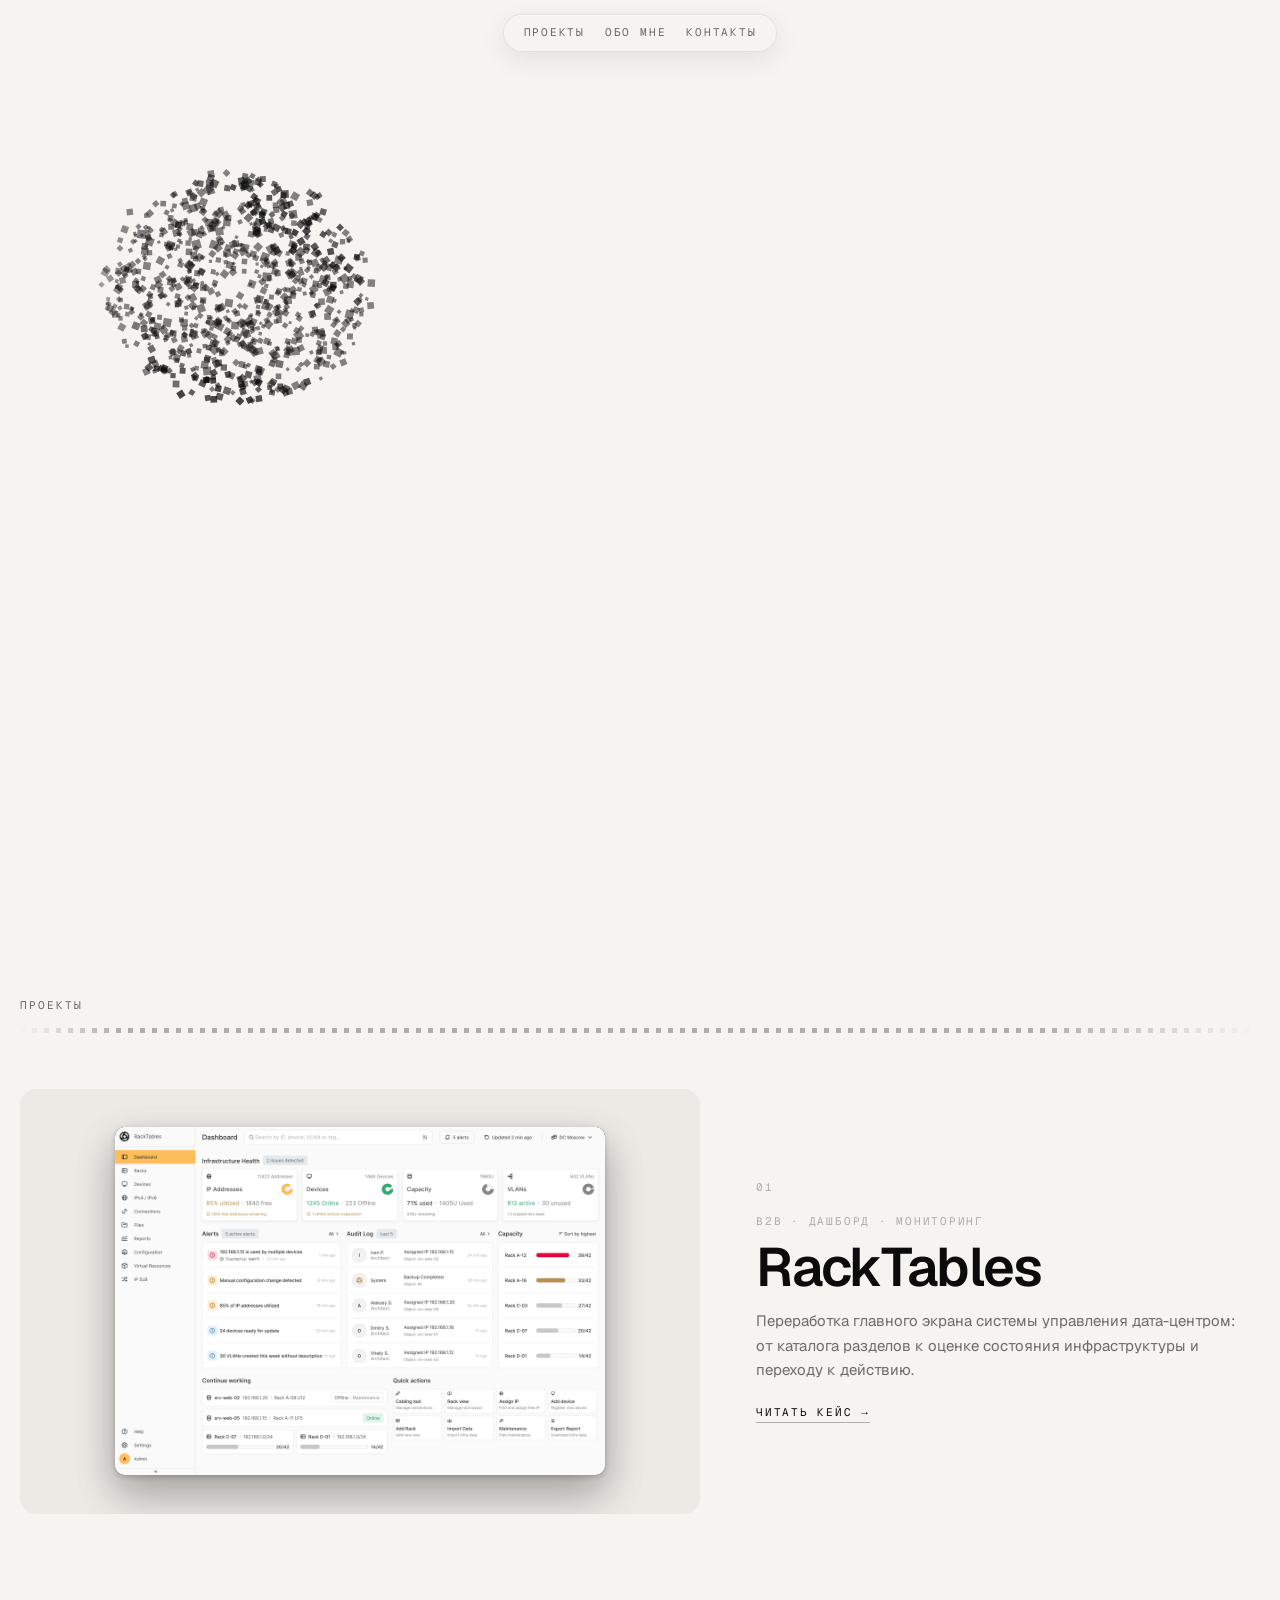
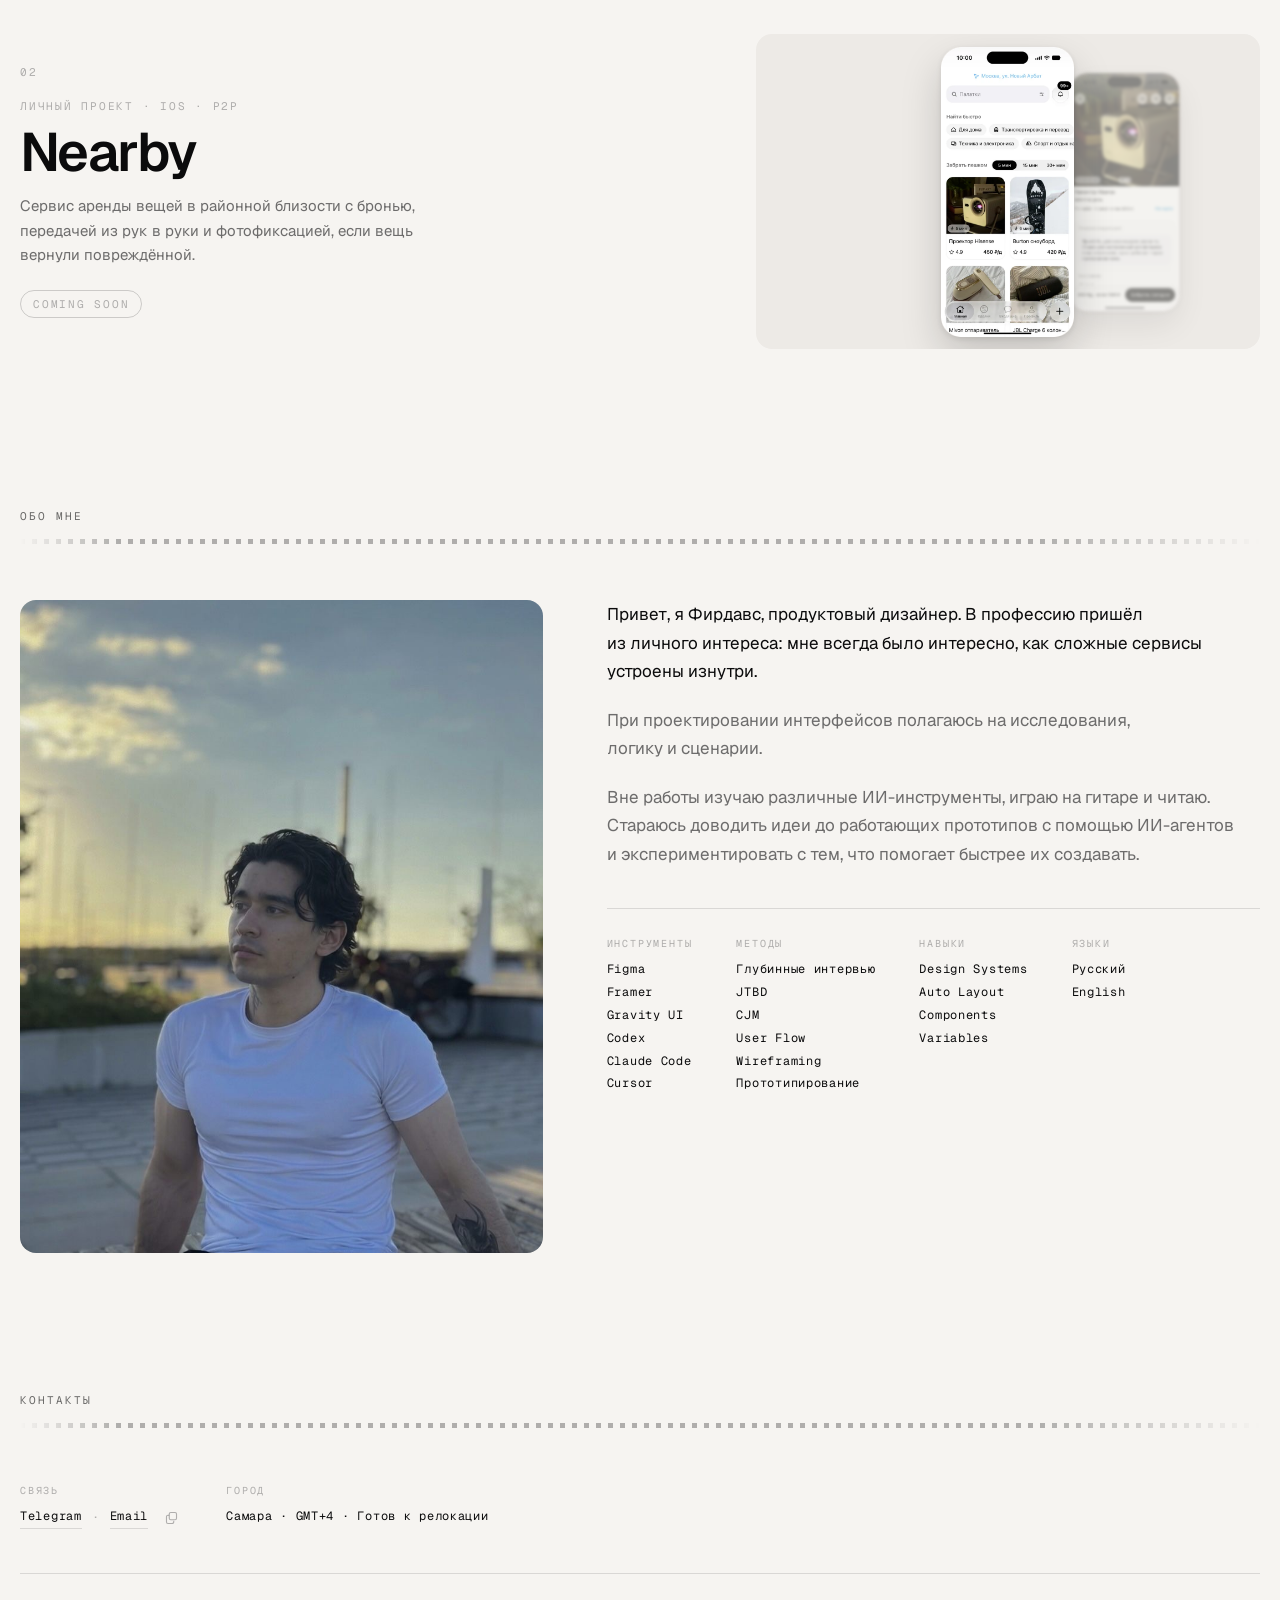
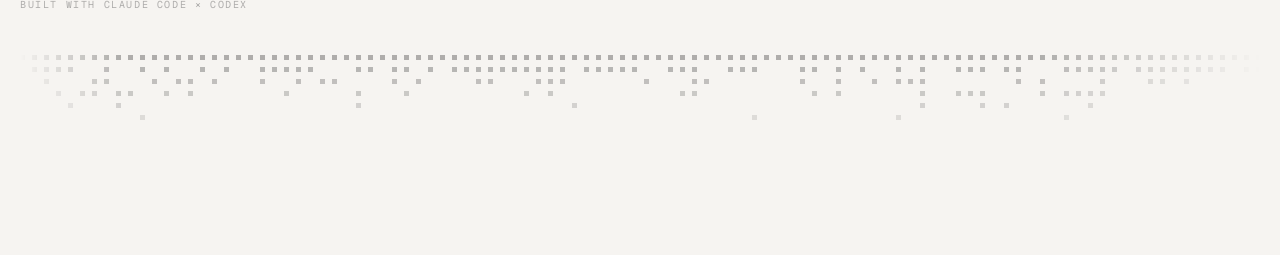
==== commit 6c2ccd34: "fix: описание и теги карточки Nearby Co-Authored-By: Claude Opus 5 <noreply@anthropic.com>" ====
--- a/index.html
+++ b/index.html
@@ -115,9 +115,9 @@
       </div>
       <div class="project__body">
         <p class="project__idx">02</p>
-        <p class="project__tags">личный проект · iOS · аренда</p>
+        <p class="project__tags">личный проект · iOS · P2P</p>
         <h2 class="project__title">Nearby</h2>
-        <p class="project__sub">Сервис аренды вещей поблизости: состав, состояние и время встречи фиксируются до неё, а спор решается сверкой двух состояний, а не словом против слова.</p>
+        <p class="project__sub">Сервис аренды вещей в&nbsp;районной близости с&nbsp;бронью, передачей из&nbsp;рук в&nbsp;руки и&nbsp;фотофиксацией, если вещь вернули повреждённой.</p>
         <p class="project__soon">Coming soon</p>
       </div>
     </article>
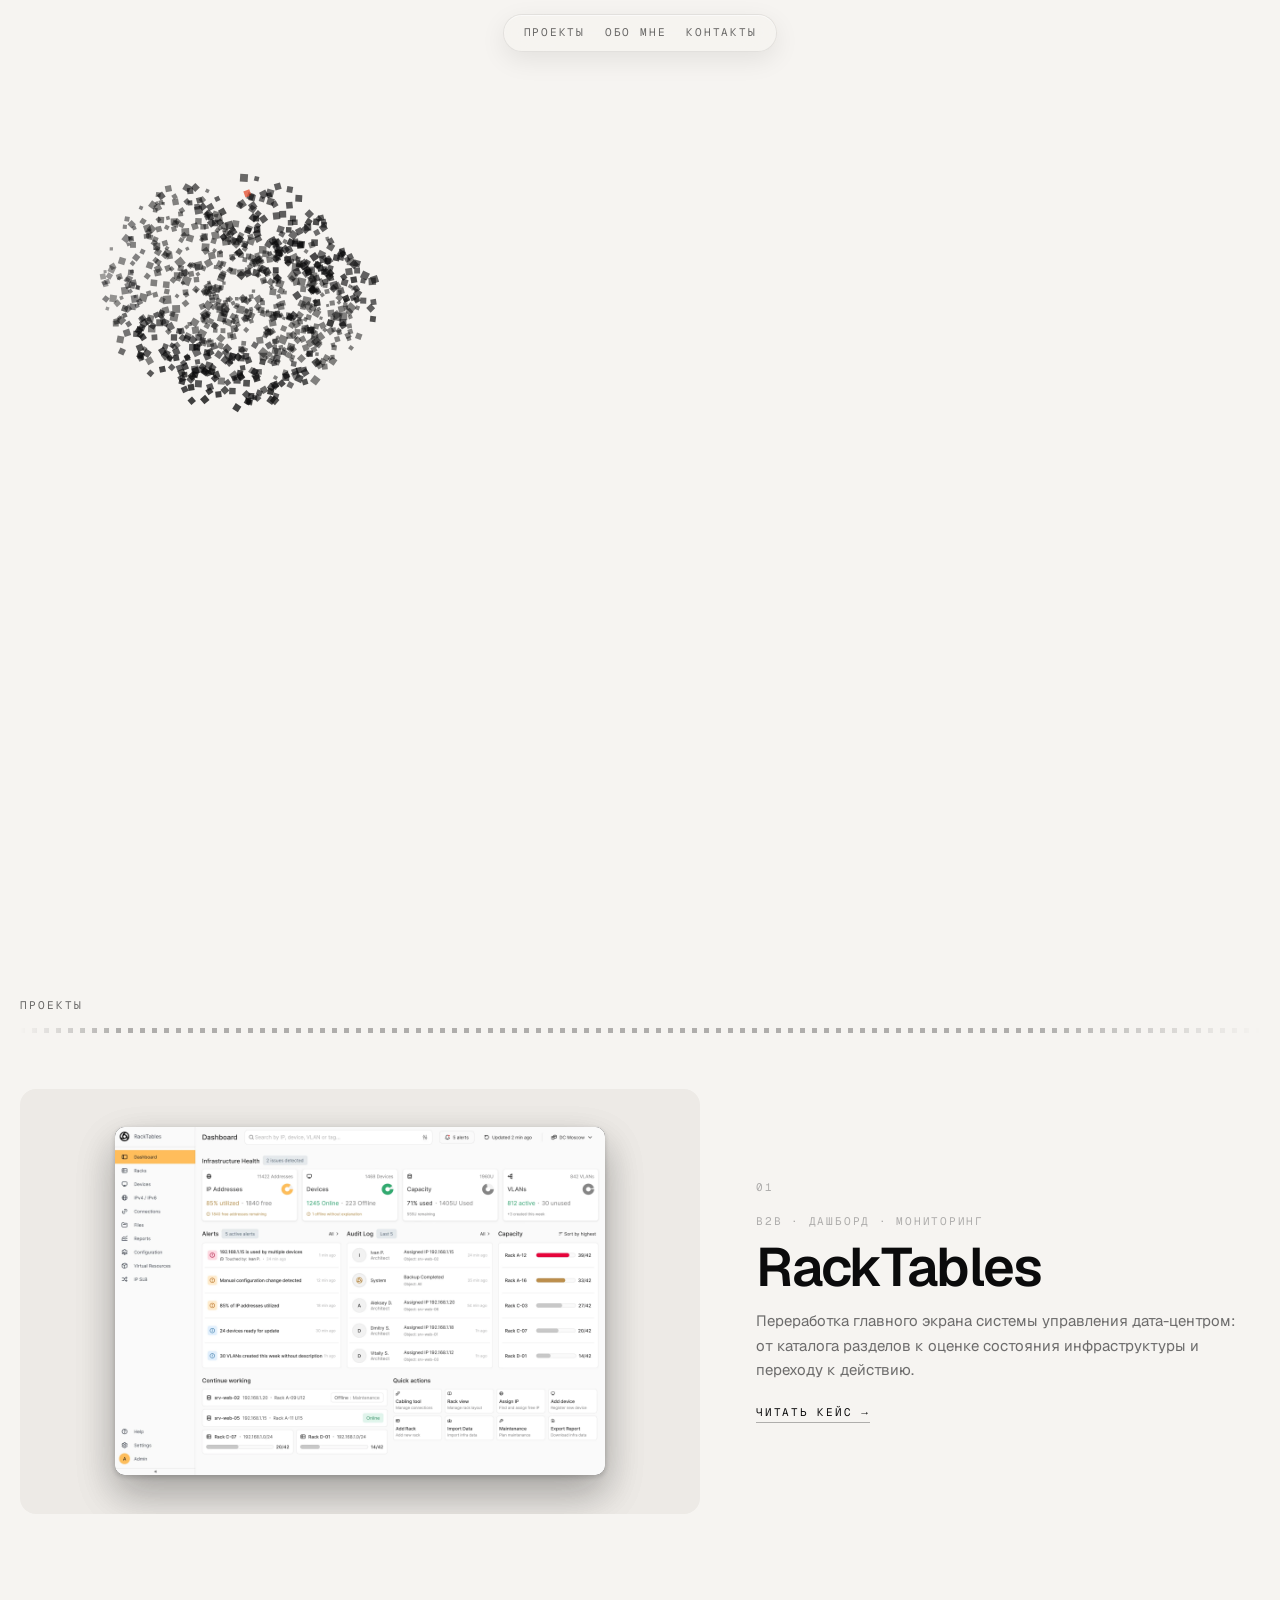
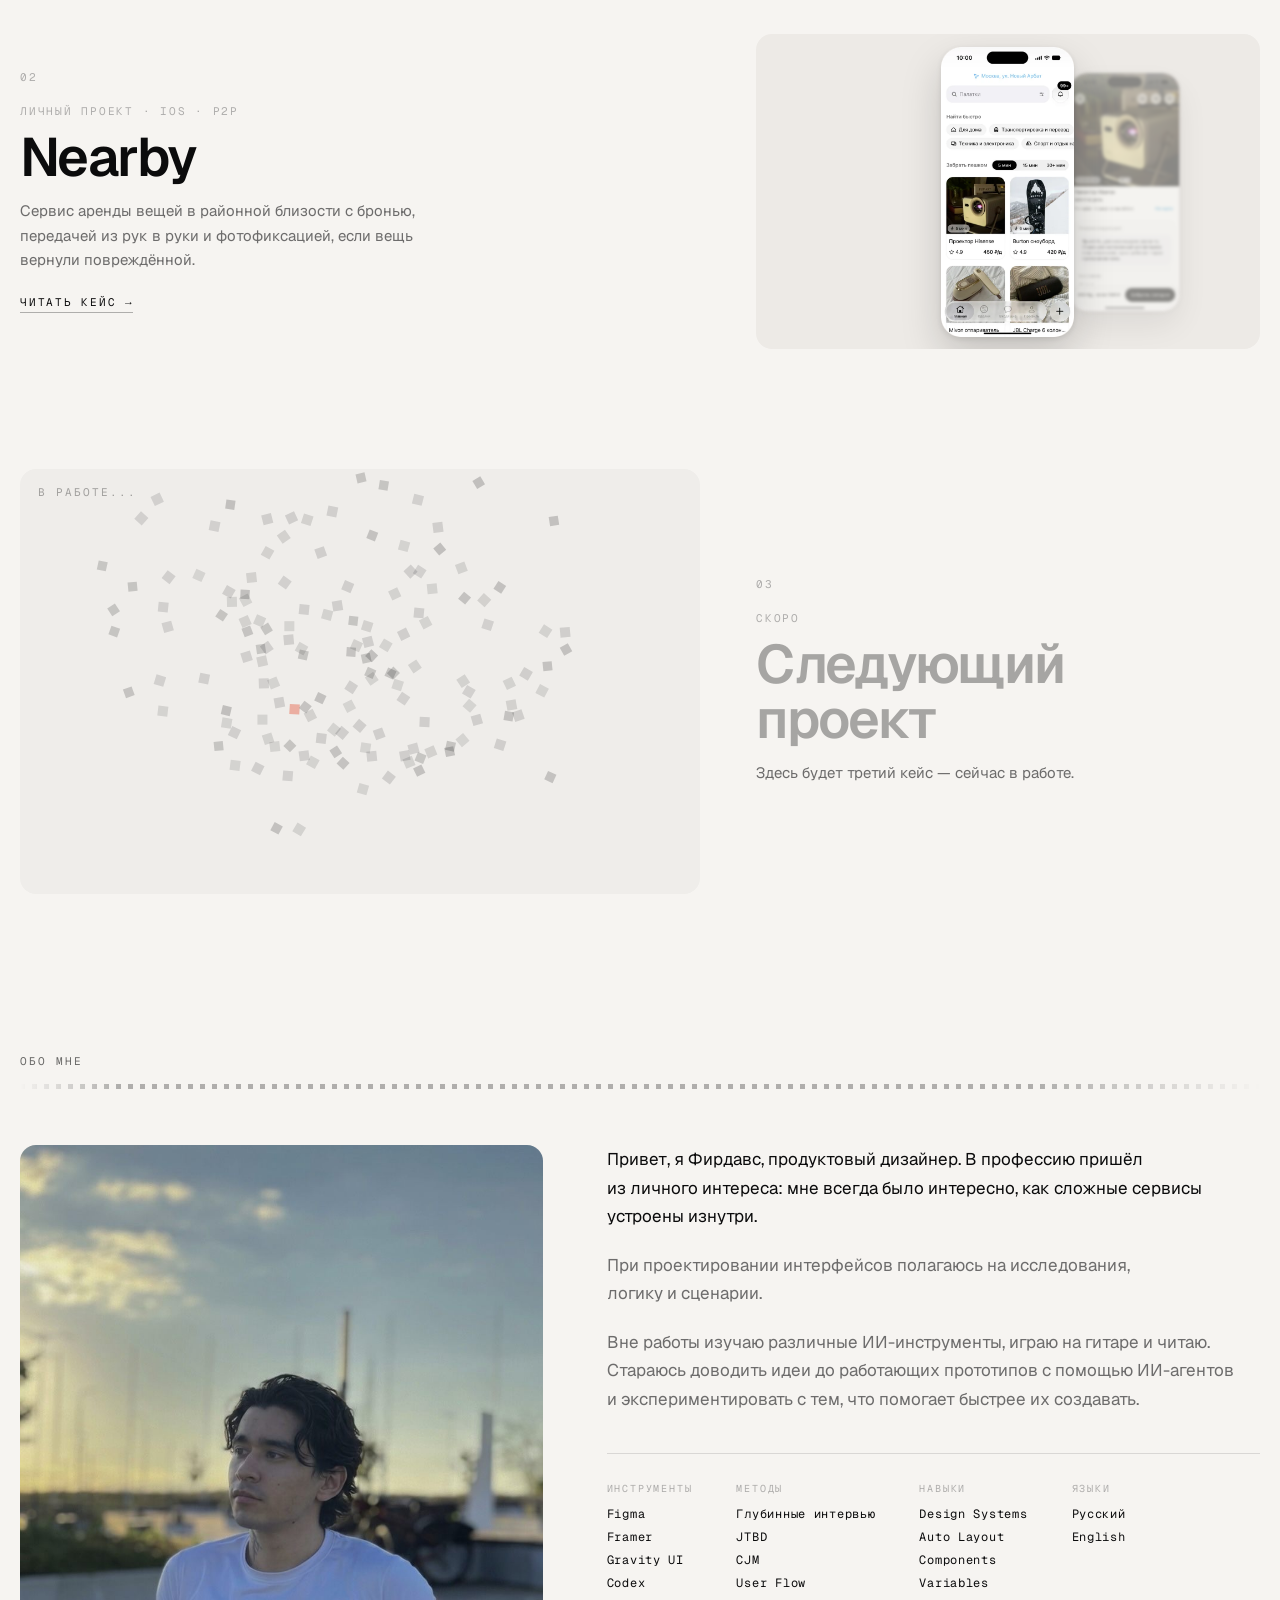
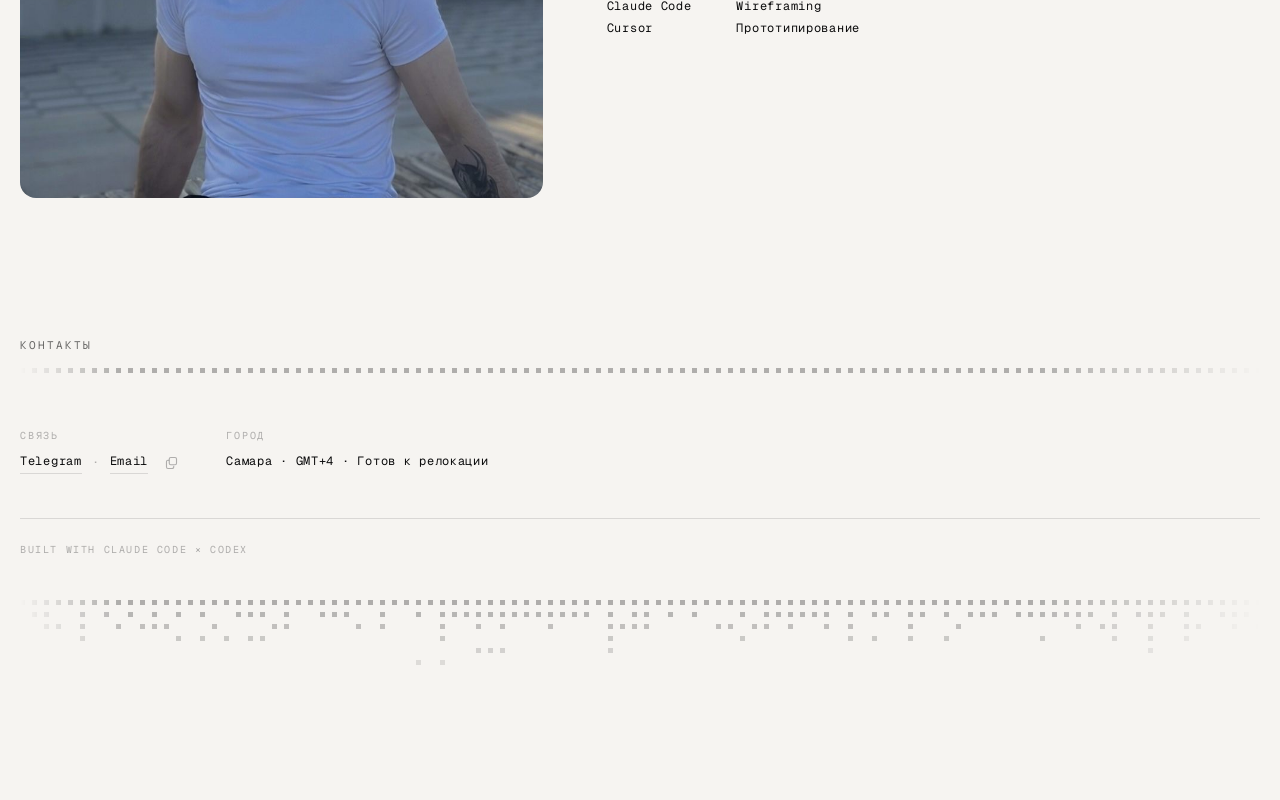
==== commit 42e60bd8: "feat: открыт кейс Nearby и возвращена карточка третьего проекта Co-Authored-By: Claude Opus 5 <norep" ====
--- a/index.html
+++ b/index.html
@@ -87,10 +87,7 @@
     </article>
 
     <article class="project project--flip">
-      <!-- Кейс ещё не опубликован: карточка остаётся на месте, но никуда не
-           ведёт. Ссылки нет вовсе, а не задизейбленная — нечего фокусировать
-           и нечего открывать. Статус вынесен плашкой вместо «Читать кейс». -->
-      <div class="project__media">
+      <a class="project__media" href="case-nearby.html" aria-label="Открыть кейс Nearby">
         <!-- Флоу вместо обложки: четыре экрана сами проходят перед читателем.
              Ролика как видеофайла здесь нет — те же webp, что в кейсе, только
              мельче. Текст на экранах остаётся чётким, вес втрое меньше видео,
@@ -112,18 +109,18 @@
             <img src="assets/img/nearby/roll-4-checklist.webp" width="480" height="1366" alt="" loading="lazy" decoding="async">
           </figure>
         </div>
-      </div>
+      </a>
       <div class="project__body">
         <p class="project__idx">02</p>
         <p class="project__tags">личный проект · iOS · P2P</p>
         <h2 class="project__title">Nearby</h2>
         <p class="project__sub">Сервис аренды вещей в&nbsp;районной близости с&nbsp;бронью, передачей из&nbsp;рук в&nbsp;руки и&nbsp;фотофиксацией, если вещь вернули повреждённой.</p>
-        <p class="project__soon">Coming soon</p>
+        <a class="project__cta" href="case-nearby.html">Читать кейс →</a>
       </div>
     </article>
 
-    <!-- Карточка-заглушка третьего проекта временно скрыта. Разметка и канвас
-         оставлены целиком: вернуть её — раскомментировать этот блок.
+    <!-- Третий кейс ещё не написан: карточка стоит заглушкой и никуда не ведёт,
+         ссылки нет вовсе — фокусировать и открывать нечего. -->
     <article class="project">
       <div class="project__media">
         <div class="fan fan--empty" aria-hidden="true">
@@ -138,7 +135,6 @@
         <p class="project__sub">Здесь будет третий кейс — сейчас в работе.</p>
       </div>
     </article>
-    -->
   </section>
 
   <section class="about" id="about">
--- a/css/base.css
+++ b/css/base.css
@@ -253,12 +253,21 @@
   text-transform:uppercase;color:var(--ink-label);margin:0}
 
 /* ---- таблицы ----------------------------------------------------------
-   Не коробка с рамками, а сетка на самом фоне страницы: строки разделены
-   той же пунктирной строкой из квадратиков, что и .rule, номер — квадрат
-   с коралловым контуром. Строка «собирается» по наведению: подложка
-   становится белой, квадрат заливается акцентом.
+   Карточка на светлой подложке поверх песочного --bg: на голом фоне текст
+   трёх колонок читался как разлитая по странице проза без границ. Подложка
+   даёт таблице край, внутренний отступ и общий контейнер — строки видно как
+   строки одной сущности. Разделители внутри те же пунктирные, что и раньше,
+   на ступень тише секционного .rule.
    Класс общий, рассчитан и на кейсы, и на главную. */
-.tbl{margin:0;overflow-x:auto}
+.tbl{
+  margin:0;overflow-x:auto;
+  background:var(--surface);
+  border:1px solid var(--hair);
+  border-radius:14px;
+  padding:28px 32px;
+  /* тень почти на пределе различимости: подложка должна отделиться от фона,
+     а не всплыть над ним — страница остаётся плоской */
+  box-shadow:0 1px 2px rgba(11,11,12,.03)}
 /* fixed — чтобы заданная ширина левой колонки соблюдалась точно и текст
    во всех таблицах начинался с одной вертикали */
 .tbl table{width:100%;border-collapse:collapse;text-align:left;table-layout:fixed}
@@ -277,7 +286,12 @@
     overflow:hidden;clip:rect(0 0 0 0);clip-path:inset(50%);white-space:nowrap;border:0}
 }
 
-.tbl th,.tbl td{vertical-align:top;padding:26px 24px 28px;font-weight:400}
+/* Внешние отступы теперь на самой карточке, поэтому ячейкам остаётся только
+   внутренняя разрядка. Отступы симметричны по обеим осям: строку в карточке
+   держат линейки сверху и снизу, и при разной вертикали текст съезжал к
+   верхней. Вертикаль сжата с прежних 26/28: на подложке воздух вокруг текста
+   уже не нужен, и пять строк влезают в экран целиком. */
+.tbl th,.tbl td{vertical-align:top;padding:22px 24px;font-weight:400}
 .tbl th:first-child,.tbl td:first-child{padding-left:0}
 .tbl th:last-child,.tbl td:last-child{padding-right:0}
 
@@ -285,15 +299,33 @@
 .tbl thead th{font-family:var(--mono);font-size:10px;letter-spacing:.2em;text-transform:uppercase;
   color:var(--ink-label);padding-top:0;padding-bottom:18px}
 
-/* Разделитель строк — тот же род, но на ступень тише секционного .rule:
-   квадраты 5px с шагом 12 → штрихи 2px с шагом 7, высота 5px → 1px,
-   плотность .30 → .16. Секцию делит крупный пунктир, строку внутри — мелкий,
-   поэтому таблица не разваливается на отдельные блоки. */
+/* Разделитель строк — сплошная линейка, как в обычной таблице, но сильно
+   приглушённая (.07): на белой подложке пунктир читался как ещё один слой
+   фактуры и спорил с секционным .rule. Пунктир остаётся языком страницы,
+   таблица внутри карточки говорит нейтральной линией. */
 .tbl tbody tr{
-  background-image:repeating-linear-gradient(to right,
-    rgba(11,11,12,.16) 0 2px, transparent 2px 7px);
+  background-image:linear-gradient(rgba(11,11,12,.07),rgba(11,11,12,.07));
   background-size:100% 1px;background-position:left bottom;background-repeat:repeat-x}
 .tbl tbody tr:last-child{background-image:none}
+
+/* Вертикальные разделители колонок — та же линейка, но ещё на треть тише
+   (.07 → .05): горизонталь режет таблицу на строки и должна быть слышнее,
+   вертикаль только придерживает колонки. Линия рисуется фоном самой ячейки
+   по левому краю, поэтому ложится поверх строчной линейки, не перекрывая её:
+   красится ровно 1px, остальное прозрачно. Первой колонке не нужна — слева
+   от неё край карточки. В стековом режиме колонок нет, отсюда медиазапрос. */
+@media (min-width:761px){
+  .tbl th:not(:first-child),.tbl td:not(:first-child){
+    background-image:linear-gradient(rgba(11,11,12,.05),rgba(11,11,12,.05));
+    background-size:1px 100%;background-position:left top;background-repeat:no-repeat}
+}
+/* Низ последней строки отдан карточке — иначе 22px ячейки складываются
+   с 28px подложки и внизу появляется пустая полоса. Только на широком экране:
+   в стековом режиме ячейки идут одна под другой, и обнулять их нижний отступ
+   значит слепить последнюю карточку-строку в один абзац. */
+@media (min-width:761px){
+  .tbl tbody tr:last-child th,.tbl tbody tr:last-child td{padding-bottom:0}
+}
 
 .tbl td{font-size:15px;line-height:1.62;color:var(--ink-2);text-wrap:pretty}
 .tbl td b{font-weight:500;color:var(--ink)}
@@ -321,17 +353,39 @@
    весе перебивали бы эти правила — ячейка получала бы десктопную ширину вроде
    calc((100% - 132px)/4) и схлопывалась на телефоне до одного слова в строке. */
 @media (max-width:760px){
+  /* Одна подложка на всю таблицу давала белую простыню в полтора экрана:
+     край переставал работать границей, видно было только заливку. Поэтому
+     карточкой становится строка, а .tbl — прозрачным контейнером. Подпись
+     таблицы при этом сама встаёт над карточками, а не внутри первой. */
+  .tbl{padding:22px 18px;border-radius:12px}
+  .tbl.tbl--stack{background:none;border:0;border-radius:0;padding:0;box-shadow:none}
   .tbl.tbl--stack table,.tbl.tbl--stack tbody,.tbl.tbl--stack tr,
   .tbl.tbl--stack th,.tbl.tbl--stack td{display:block;width:auto}
   .tbl.tbl--stack thead{display:none}
   /* у table:display:block подпись перестаёт наследовать ширину таблицы
      и сжимается по содержимому — рвётся на слова при пустом месте справа */
-  .tbl.tbl--stack caption{display:block;width:auto}
-  .tbl.tbl--stack tbody tr{padding:20px 0 24px}
-  .tbl.tbl--stack th[scope=row]{width:auto;padding:0 0 14px}
-  .tbl.tbl--stack td{padding:0 0 18px}
+  .tbl.tbl--stack caption{display:block;width:auto;padding-bottom:20px}
+
+  .tbl.tbl--stack tbody tr{
+    padding:22px 20px;margin-bottom:12px;
+    background:var(--surface);
+    border:1px solid var(--hair);
+    border-radius:12px;
+    box-shadow:0 1px 2px rgba(11,11,12,.03);
+    /* строчная линейка десктопа здесь не нужна: строки разведены зазором */
+    background-image:none}
+  .tbl.tbl--stack tbody tr:last-child{margin-bottom:0}
+
+  /* Внутри карточки один ритм: имя сервиса → 18 → пара «метка + текст»,
+     между парами 18, между меткой и её текстом 6. Раньше 14/18/7 при
+     line-height 1.62 читались как случайные — пара не собиралась в блок. */
+  .tbl.tbl--stack th[scope=row]{width:auto;padding:0 0 18px}
+  .tbl.tbl--stack td{padding:0 0 18px;line-height:1.5}
   .tbl.tbl--stack td:last-child{padding-bottom:0}
+  /* Метка колонки — не служебная подпись, а единственный ориентир в карточке:
+     на десктопе её держит шапка, здесь она повторяется у каждой строки.
+     Поэтому вместо приглушённого --ink-label полный --ink. */
   .tbl.tbl--stack td::before{content:attr(data-col);display:block;
     font-family:var(--mono);font-size:10px;letter-spacing:.16em;text-transform:uppercase;
-    color:var(--ink-label);margin-bottom:7px}
-}
+    color:var(--ink);margin-bottom:6px}
+}
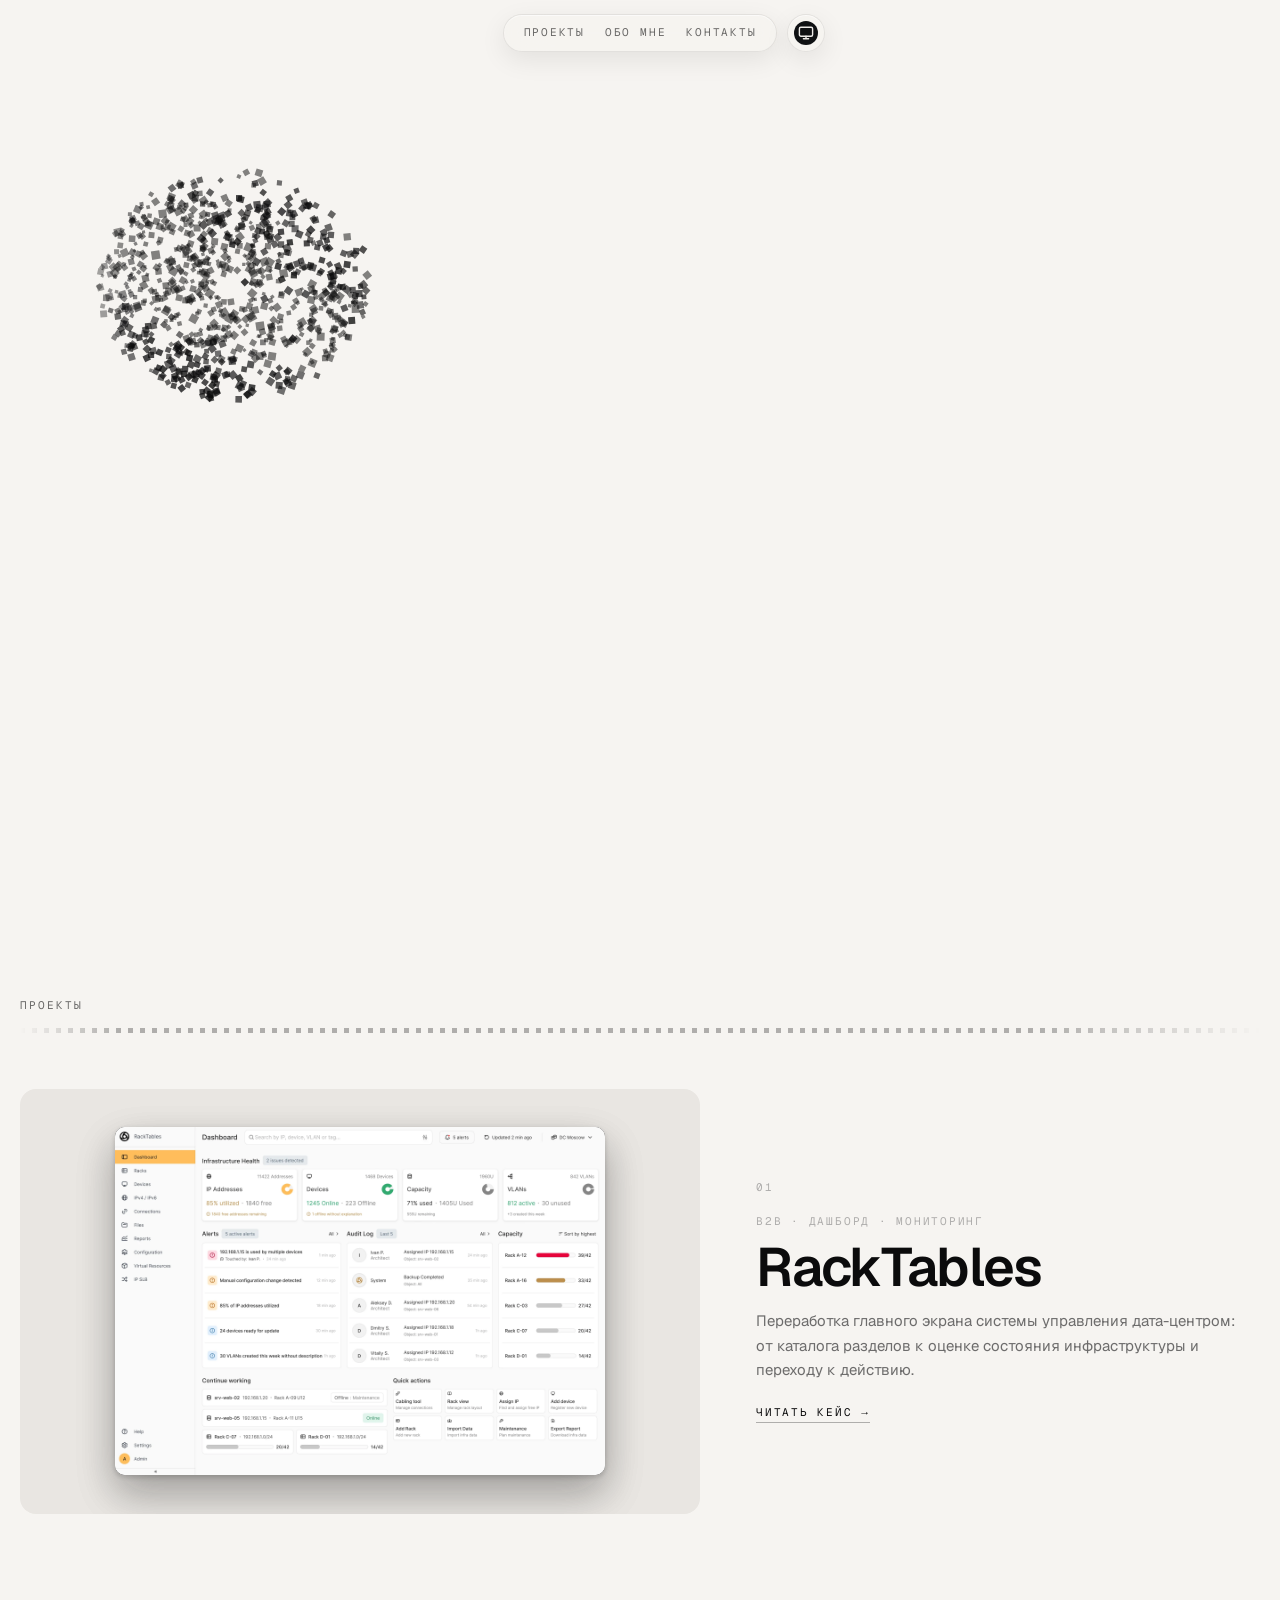
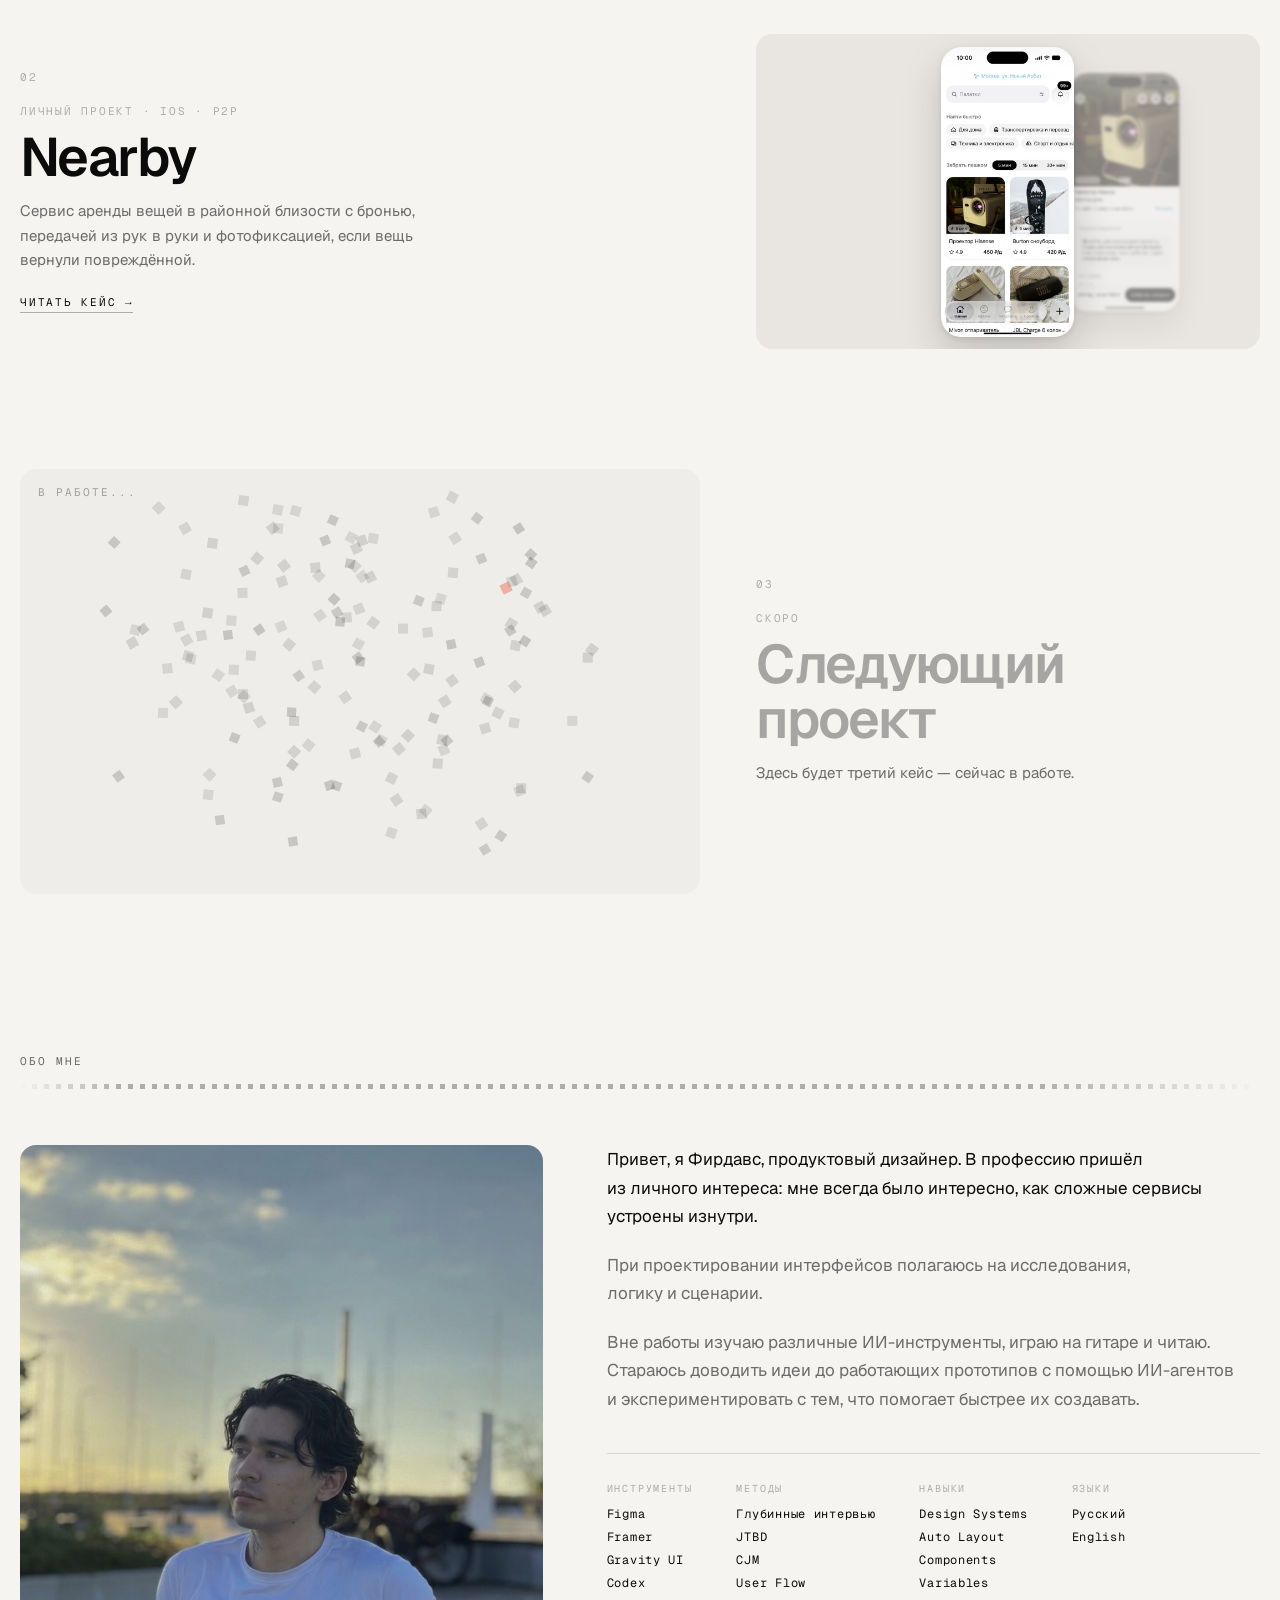
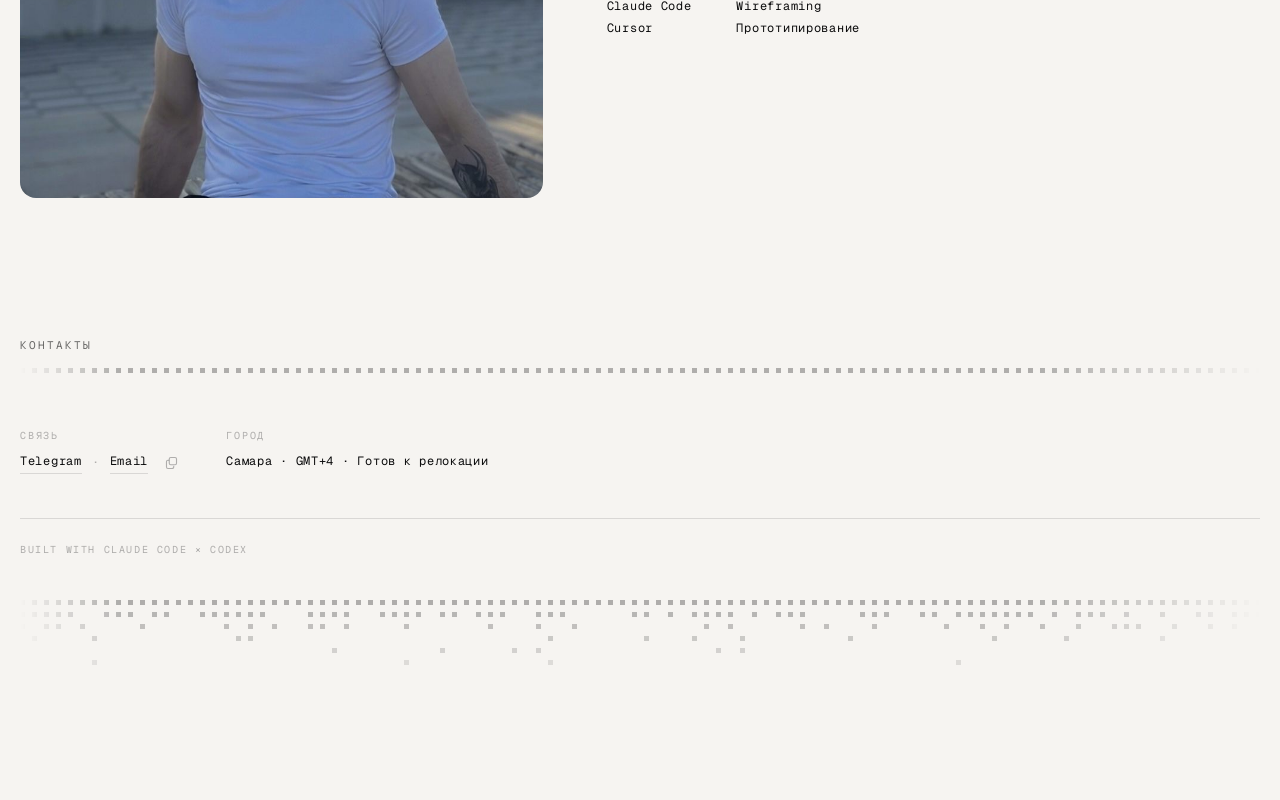
==== commit ab91bf44: "feat: тёмная тема на токенах и переключатель в шапке Палитра переведена на слой каналов: каждый rgba" ====
--- a/index.html
+++ b/index.html
@@ -3,9 +3,15 @@
 <head>
 <meta charset="utf-8">
 <meta name="viewport" content="width=device-width, initial-scale=1">
-<meta name="color-scheme" content="light only">
-<meta name="supported-color-schemes" content="light">
+<meta name="color-scheme" content="light dark">
+<meta name="supported-color-schemes" content="light dark">
 <meta name="theme-color" content="#F6F4F1">
+<!-- Тема ставится до первой отрисовки, иначе страница мигает светлым перед
+     тем, как загрузится js/theme.js. Свой выбор старше системной настройки.
+     Режим (system / light / dark) ставится отдельным атрибутом: по нему CSS
+     выбирает иконку кнопки, и он же отличает «светлую» от «системной, которая
+     сейчас светлая». -->
+<script>(function(){var m='system';try{var s=localStorage.getItem('theme');if(s==='dark'||s==='light')m=s}catch(e){}var r=document.documentElement;r.setAttribute('data-theme',m==='system'?(matchMedia('(prefers-color-scheme: dark)').matches?'dark':'light'):m);r.setAttribute('data-theme-mode',m)})()</script>
 <title>FIR — Product &amp; UI/UX Design</title>
 <meta name="description" content="Портфолио продуктового дизайнера: кейсы с исследованием, продуктовыми решениями и обоснованием.">
 <!-- Путь относительный, а не /favicon.svg: страницы лежат в корне, и так
@@ -20,6 +26,8 @@
 <script>document.documentElement.classList.add('js-rv')</script>
 <!-- без defer намеренно: переход должен встать до первой отрисовки страницы -->
 <script src="js/page-transition.js"></script>
+<!-- до канвасов: они читают каналы палитры при инициализации -->
+<script src="js/theme.js"></script>
 <!-- Vercel Speed Insights: сбор метрик реальных пользователей -->
 <script defer src="/_vercel/speed-insights/script.js"></script>
 <!-- Yandex.Metrika counter -->
@@ -40,13 +48,49 @@
      только link/style/meta, и парсер закрыл бы <head> на этом теге. -->
 <noscript><div><img src="https://mc.yandex.ru/watch/111310110" style="position:absolute; left:-9999px;" alt="" /></div></noscript>
 
+<svg class="sprite" aria-hidden="true" focusable="false">
+  <symbol id="i-desktop" viewBox="0 0 16 16">
+    <rect x="1.4" y="2.2" width="13.2" height="9" rx="1.5"/><path d="M8 11.2v2.6M5.4 13.8h5.2"/>
+  </symbol>
+  <symbol id="i-phone" viewBox="0 0 16 16">
+    <rect x="4.3" y="1.4" width="7.4" height="13.2" rx="1.9"/><path d="M6.9 12.3h2.2"/>
+  </symbol>
+  <symbol id="i-sun" viewBox="0 0 16 16">
+    <circle cx="8" cy="8" r="3.1"/>
+    <path d="M8 1.1v1.7M8 13.2v1.7M14.9 8h-1.7M2.8 8H1.1M12.9 3.1l-1.2 1.2M4.3 11.7l-1.2 1.2M12.9 12.9l-1.2-1.2M4.3 4.3L3.1 3.1"/>
+  </symbol>
+  <symbol id="i-moon" viewBox="0 0 16 16">
+    <path d="M13.6 9.9A5.9 5.9 0 0 1 6.1 2.4 6.1 6.1 0 1 0 13.6 9.9z"/>
+  </symbol>
+</svg>
+
 <div class="wrap">
   <div class="navbar" id="navbar">
-    <nav class="nav">
-      <div class="nav__l">
-        <a href="#work">Проекты</a><a href="#about">Обо мне</a><a href="#contact">Контакты</a>
-      </div>
-    </nav>
+    <div class="navbar__in">
+      <nav class="nav">
+        <div class="nav__l">
+          <a href="#work">Проекты</a><a href="#about">Обо мне</a><a href="#contact">Контакты</a>
+        </div>
+        <button class="nav__theme" type="button" data-theme-toggle aria-label="Переключить тему">
+          <svg class="i--desktop" aria-hidden="true" focusable="false"><use href="#i-desktop"/></svg>
+          <svg class="i--phone" aria-hidden="true" focusable="false"><use href="#i-phone"/></svg>
+          <svg class="i--sun" aria-hidden="true" focusable="false"><use href="#i-sun"/></svg>
+          <svg class="i--moon" aria-hidden="true" focusable="false"><use href="#i-moon"/></svg>
+        </button>
+      </nav>
+      <div class="themectl" role="group" aria-label="Тема">
+        <span class="themectl__ind" aria-hidden="true"></span>
+        <button class="themectl__b" type="button" data-theme-set="system" aria-pressed="false" aria-label="Тема как в системе">
+          <svg aria-hidden="true" focusable="false"><use href="#i-desktop"/></svg>
+        </button>
+        <button class="themectl__b" type="button" data-theme-set="light" aria-pressed="false" aria-label="Светлая тема">
+          <svg aria-hidden="true" focusable="false"><use href="#i-sun"/></svg>
+        </button>
+        <button class="themectl__b" type="button" data-theme-set="dark" aria-pressed="false" aria-label="Тёмная тема">
+          <svg aria-hidden="true" focusable="false"><use href="#i-moon"/></svg>
+        </button>
+      </div>
+    </div>
   </div>
 
   <div class="spacer" aria-hidden="true"></div>
--- a/css/tokens.css
+++ b/css/tokens.css
@@ -1,21 +1,108 @@
+/* Палитра держится на каналах, а не на готовых цветах. Каждый rgba() в проекте
+   собирается из канала и своей альфы: rgba(var(--ink-rgb),.16). Смена темы
+   переписывает четыре канала, и вместе с ними разом переворачиваются все
+   полупрозрачные линии, заливки и стёкла. Отдельными значениями заданы только
+   тени: на светлом фоне тень живёт на альфе .08, на тёмном её там не видно,
+   поэтому у теней своя пара значений. */
 :root{
+  color-scheme:light dark;
+
+  --ink-rgb:11,11,12;
+  --bg-rgb:246,244,241;
+  --surface-rgb:255,255,255;
+  --accent-rgb:228,87,58;
+  --on-dark-rgb:237,235,232;
+
   --bg:#F6F4F1;
+  --surface:#FFFFFF;
   --ink:#0B0B0C;
-  --ink-2:rgba(11,11,12,.58);
-  --ink-3:rgba(11,11,12,.30);
+  --ink-2:rgba(var(--ink-rgb),.58);
+  --ink-3:rgba(var(--ink-rgb),.30);
   /* Мелкие ярлыки набраны мономаркером в 10–11px, и это не «крупный текст»:
      норма для них 4.5:1, а --ink-3 даёт 2.01:1 на нашем фоне. Поэтому у
      текстовых ярлыков свой тон в 4.9:1, а --ink-3 остаётся чисто
      декоративным — линейки, пунктир, рамки. Тишину ярлыку дальше держат
      кегль, капс и трекинг, а не блёклость. */
-  --ink-label:rgba(11,11,12,.60);
-  --hair:rgba(11,11,12,.12);
-  --surface:#FFFFFF;
+  --ink-label:rgba(var(--ink-rgb),.60);
+  --ink-4:rgba(var(--ink-rgb),.34);
+  --hair:rgba(var(--ink-rgb),.12);
+
+  /* Пунктир и линейки. Три ступени: тихая внутри карточек, обычная на разделах,
+     жирная на служебных врезках. */
+  --rule-soft:rgba(var(--ink-rgb),.16);
+  --rule-mid:rgba(var(--ink-rgb),.26);
+  --rule:rgba(var(--ink-rgb),.30);
+  --rule-strong:rgba(var(--ink-rgb),.45);
+
+  /* Подложки-заливки поверх медиа и кнопок. */
+  --tint-1:rgba(var(--ink-rgb),.05);
+  --tint-2:rgba(var(--ink-rgb),.07);
+
+  /* Стекло: полупрозрачная плашка, солид-запаска для браузеров без backdrop,
+     рамка и внутренний блик. */
+  --glass:rgba(var(--surface-rgb),.66);
+  --glass-solid:rgba(var(--surface-rgb),.95);
+  --glass-hair:rgba(var(--ink-rgb),.09);
+  --glass-sheen:rgba(255,255,255,.7);
+  --nav-glass:rgba(var(--bg-rgb),.62);
+  --nav-glass-solid:rgba(var(--bg-rgb),.94);
+  --nav-hair:rgba(var(--ink-rgb),.08);
+  --nav-sheen:rgba(255,255,255,.55);
+
+  --scrim:rgba(var(--ink-rgb),.66);
+  --scrim-strong:rgba(var(--ink-rgb),.74);
+
+
+  --shadow-0:0 1px 2px rgba(var(--ink-rgb),.03);
+  --shadow-1:0 1px 3px rgba(var(--ink-rgb),.05);
+  --shadow-2:0 4px 14px rgba(var(--ink-rgb),.07);
+  --shadow-3:0 8px 20px rgba(var(--ink-rgb),.06);
+  --shadow-card:0 18px 44px rgba(var(--ink-rgb),.08);
+  --shadow-lift:0 18px 40px rgba(var(--ink-rgb),.18),0 2px 6px rgba(var(--ink-rgb),.10);
+  --shadow-pop:0 20px 50px rgba(var(--ink-rgb),.20);
+  --shadow-modal:0 24px 60px rgba(var(--ink-rgb),.38);
+  --shadow-glass:0 10px 32px rgba(var(--ink-rgb),.10),inset 0 1px 0 var(--glass-sheen);
+  --shadow-nav:0 8px 26px rgba(var(--ink-rgb),.08),inset 0 1px 0 var(--nav-sheen);
+
+  /* Тон, которым закрыт кадр до загрузки картинки и пустая карточка стопки. */
+  --placeholder:#E9E6E2;
+  --placeholder-2:#EFEDEA;
+  /* Стартовый тон россыпи в аннотациях: она сходится к цвету карточки, значит
+     идти должна от тона, который на этом фоне читается как пыль. */
+  --dust-rgb:214,211,207;
+  --sheet-light:#FFFFFF;
+  --sheet-dark:#16181B;
+
+  /* Тёмный блок остаётся тёмным в обеих темах: в светлой он контрастирует с
+     полосой страницы, в тёмной уходит глубже фона и отбивается волосяной
+     рамкой. Тон текста на нём поэтому один и тот же всегда. */
   --dark:#0F1113;
   --on-dark:#EDEBE8;
-  --on-dark-2:rgba(237,235,232,.56);
-  --on-dark-3:rgba(237,235,232,.32);
+
+  /* Выбранный пункт — «пилюля», которая обязана спорить с полосой страницы.
+     Это единственное место, где тон переворачивается вместе с темой: в
+     светлой пилюля тёмная, в тёмной светлая. Оставить её тёмной в тёмной теме
+     значило бы потерять сам признак выбора. */
+  --contrast:#0F1113;
+  --on-contrast:#EDEBE8;
+
+  --on-dark-2:rgba(var(--on-dark-rgb),.56);
+  --on-dark-3:rgba(var(--on-dark-rgb),.32);
+
+  /* Метки, точки и ручка сравнения лежат поверх скриншотов продукта, а
+     скриншоты в тёмной теме остаются светлыми. Поэтому их тон привязан к
+     кадру, а не к теме, и в тёмной не переопределяется. */
+  --pin-rgb:11,11,12;
+  --pin-ring:rgba(255,255,255,.75);
+  --pin-ring-soft:rgba(255,255,255,.6);
+  --pin-ring-strong:rgba(255,255,255,.9);
+
   --accent:#E4573A;
+  --accent-line:rgba(var(--accent-rgb),.42);
+  --accent-line-soft:rgba(var(--accent-rgb),.35);
+  --accent-glow:rgba(var(--accent-rgb),.28);
+  --accent-ring:rgba(var(--accent-rgb),.45);
+  --on-accent:#FFFFFF;
 
   /* Скругление экрана телефона — доля от ширины макета, а не пиксели: все
      экраны экспортируются из Фигмы с одним радиусом (117px при ширине 804px,
@@ -28,3 +115,82 @@
   --body:"Geist","Inter",system-ui,sans-serif;
   --mono:"Geist Mono",ui-monospace,monospace;
 }
+
+/* Тёмная тема. Атрибут ставит короткий скрипт в <head> каждой страницы: он
+   читает сохранённый выбор, иначе системную настройку. Так тема известна до
+   первой отрисовки и не мигает, и та же ручка работает для переключателя. */
+:root[data-theme="dark"]{
+  /* Земля тёплая, а не синеватая: светлая тема стоит на бумажном #F6F4F1, и
+     холодный графит читался бы как другой сайт. Отсюда R>G>B и в тёмной.
+     Ground взят выше чистой черноты — на #0F1113 страница выглядела глухой,
+     а разница между фоном и поверхностью пропадала. */
+  --ink-rgb:237,235,232;
+  --bg-rgb:26,25,24;
+  --surface-rgb:36,33,32;
+
+  --bg:#1A1918;
+  --surface:#242120;
+  --ink:#EDEBE8;
+
+  /* Светлый текст на тёмном оптически тоньше, поэтому вторичные тона идут на
+     две-четыре сотых выше светлых. Контраст на #1A1918: --ink 14.7:1,
+     --ink-2 6.0:1, --ink-label 6.8:1, --accent 4.8:1. --ink-3 остаётся
+     декоративным. */
+  --ink-2:rgba(var(--ink-rgb),.60);
+  --ink-3:rgba(var(--ink-rgb),.32);
+  --ink-label:rgba(var(--ink-rgb),.64);
+  --ink-4:rgba(var(--ink-rgb),.38);
+  --hair:rgba(var(--ink-rgb),.14);
+
+  --rule-soft:rgba(var(--ink-rgb),.18);
+  --rule-mid:rgba(var(--ink-rgb),.28);
+  --rule:rgba(var(--ink-rgb),.32);
+  --rule-strong:rgba(var(--ink-rgb),.48);
+
+  --tint-1:rgba(var(--ink-rgb),.06);
+  --tint-2:rgba(var(--ink-rgb),.09);
+
+  --glass:rgba(var(--surface-rgb),.72);
+  --glass-solid:rgba(var(--surface-rgb),.96);
+  --glass-hair:rgba(var(--ink-rgb),.10);
+  --glass-sheen:rgba(255,255,255,.06);
+  --nav-glass:rgba(var(--bg-rgb),.68);
+  --nav-glass-solid:rgba(var(--bg-rgb),.96);
+  --nav-hair:rgba(var(--ink-rgb),.09);
+  --nav-sheen:rgba(255,255,255,.05);
+
+  --scrim:rgba(0,0,0,.72);
+  --scrim-strong:rgba(0,0,0,.80);
+
+  --shadow-0:0 1px 2px rgba(0,0,0,.40);
+  --shadow-1:0 1px 3px rgba(0,0,0,.42);
+  --shadow-2:0 4px 14px rgba(0,0,0,.45);
+  --shadow-3:0 8px 20px rgba(0,0,0,.45);
+  --shadow-card:0 18px 44px rgba(0,0,0,.50);
+  --shadow-lift:0 18px 40px rgba(0,0,0,.60),0 2px 6px rgba(0,0,0,.40);
+  --shadow-pop:0 20px 50px rgba(0,0,0,.62);
+  --shadow-modal:0 24px 60px rgba(0,0,0,.70);
+  --shadow-glass:0 10px 32px rgba(0,0,0,.50),inset 0 1px 0 var(--glass-sheen);
+  --shadow-nav:0 8px 26px rgba(0,0,0,.45),inset 0 1px 0 var(--nav-sheen);
+
+  --placeholder:#2B2826;
+  --placeholder-2:#322E2B;
+  --dust-rgb:92,86,82;
+  --sheet-light:#302C2A;
+  --sheet-dark:#121110;
+
+  --dark:#121110;
+  --contrast:#EDEBE8;
+  --on-contrast:#1A1918;
+
+  /* Коралл на тёмном приподнят на пару шагов: тот же цвет, но на светлой
+     бумаге он даёт 3.6:1, а на тёмной земле садился до 4.8:1 и звучал глуше
+     соседнего текста. Подъём возвращает ему первый голос — 5.4:1.
+     Если понадобится вернуть ровно фирменный тон, здесь снимаются две
+     строки, и он унаследуется из светлой темы. */
+  --accent:#EE6144;
+  --accent-rgb:238,97,68;
+
+  --accent-line:rgba(var(--accent-rgb),.50);
+  --accent-line-soft:rgba(var(--accent-rgb),.42);
+}
--- a/css/base.css
+++ b/css/base.css
@@ -40,11 +40,11 @@
   display:inline-flex;align-items:center;gap:8px;
   padding:calc(11px + 6px) calc(16px + 6px);border-radius:999px;cursor:pointer;
   font-family:var(--mono);font-size:11px;letter-spacing:.14em;text-transform:uppercase;
-  color:var(--ink-2);background:rgba(255,255,255,.66);
+  color:var(--ink-2);background:var(--glass);
   -webkit-backdrop-filter:blur(24px) saturate(1.8);
   backdrop-filter:blur(24px) saturate(1.8);
-  border:1px solid rgba(11,11,12,.09);
-  box-shadow:0 10px 32px rgba(11,11,12,.10), inset 0 1px 0 rgba(255,255,255,.7);
+  border:1px solid var(--glass-hair);
+  box-shadow:var(--shadow-glass);
   opacity:0;visibility:hidden;transform:translateY(10px);
   transition:opacity .28s ease,transform .28s cubic-bezier(.22,.8,.2,1),
              visibility .28s,color .2s ease}
@@ -52,7 +52,7 @@
 .totop:hover{color:var(--ink)}
 .totop b{font-weight:400;color:var(--accent);font-size:13px;line-height:1}
 @supports not ((backdrop-filter:blur(1px)) or (-webkit-backdrop-filter:blur(1px))){
-  .totop{background:rgba(255,255,255,.95)}
+  .totop{background:var(--glass-solid)}
 }
 @media (max-width:900px){
   .totop{right:12px;bottom:78px;padding:10px 13px;font-size:10px;letter-spacing:.1em}
@@ -86,21 +86,23 @@
   display:flex;justify-content:center;pointer-events:none;
   transition:transform .42s cubic-bezier(.2,.8,.2,1), opacity .3s ease}
 .navbar.hidden{transform:translateY(calc(-100% - 22px));opacity:0}
+/* Обёртка нужна ровно за тем, чтобы переключателю темы было от чего вставать
+   absolute: сам навбар растянут во всю ширину, и правого края у него нет. */
+.navbar__in{position:relative;display:flex;align-items:center;pointer-events:none}
 
 /* Полустекло: подложку делаем прозрачнее, а читаемость возвращаем размытием
    и подъёмом насыщенности. Ниже .62 текст начинает проигрывать тёмному хиро,
    который проезжает под навбаром, поэтому дальше не разбавляем. */
 .nav{pointer-events:auto;display:flex;align-items:center;gap:30px;
   padding:var(--pill-py) var(--pill-px);border-radius:999px;
-  background:rgba(246,244,241,.62);
+  background:var(--nav-glass);
   -webkit-backdrop-filter:blur(22px) saturate(1.8);
   backdrop-filter:blur(22px) saturate(1.8);
-  border:1px solid rgba(11,11,12,.08);
-  box-shadow:0 8px 26px rgba(11,11,12,.08),
-             inset 0 1px 0 rgba(255,255,255,.55)}
+  border:1px solid var(--nav-hair);
+  box-shadow:var(--shadow-nav)}
 /* если браузер не умеет backdrop-filter — возвращаем плотный фон */
 @supports not ((backdrop-filter:blur(1px)) or (-webkit-backdrop-filter:blur(1px))){
-  .nav{background:rgba(246,244,241,.94)}
+  .nav{background:var(--nav-glass-solid)}
 }
 .nav a{position:relative;
   font-family:var(--mono);font-size:var(--pill-fs);line-height:var(--pill-lh);
@@ -112,6 +114,171 @@
 }
 .nav .back{color:var(--ink)}
 .nav__l{display:flex;gap:20px}
+
+/* ---- переключатель темы ----
+   Состояний три: как в системе, светлая, тёмная. Солнце и луна — паттерн,
+   который не надо объяснять, а системное состояние показано самим устройством,
+   с которого страницу открыли. Отсюда четыре рисунка на три состояния.
+
+   Управлений два, по способу ввода. Пальцем удобнее одна кнопка, которая
+   перебирает состояния по кругу: три мишени по 18px в навбаре не нажать, а
+   раскрытия по наведению на тач-экране просто нет. Мышью, наоборот, перебор
+   вслепую раздражает — там сегментный переключатель, где все три состояния
+   видны сразу и выбор делается за одно нажатие.
+
+   Высота обоих гасится отрицательным полем: пилюля навбара обязана совпадать
+   по высоте с пилюлей статуса на главной, и лишние пиксели развели бы их. Поле
+   считается от тех же переменных, что и строка, поэтому держится и на узком
+   экране, где кегль меньше.
+
+   Без JS не показываем ни то, ни другое: нажимать было бы не на что. Признак —
+   атрибут, который ставит инлайновый скрипт в <head>, то есть до отрисовки. */
+
+.nav__theme,
+.themectl{display:none}
+
+/* --- кнопка перебора (палец) --- */
+:root[data-theme-mode] .nav__theme{
+  position:relative;flex:none;display:flex;align-items:center;justify-content:center;
+  width:16px;height:16px;margin-left:-10px;padding:0;border:0;background:none;
+  margin-block:calc((var(--pill-fs) * var(--pill-lh) - 16px) / 2);
+  color:var(--ink-label);cursor:pointer;transition:color .2s ease}
+.nav__theme:focus-visible{color:var(--ink);outline:none}
+@media (hover: hover){
+  .nav__theme:hover{color:var(--ink)}
+}
+
+/* Значки лежат стопкой и меняются перетеканием, а не подменой: мгновенная
+   подмена на месте читается как сбой отрисовки, особенно когда рядом ничего
+   больше не двигается. Уходящий сворачивается и уходит поворотом, приходящий
+   приезжает оттуда же с небольшой задержкой — иначе они накладываются в
+   середине и на полкадра видно оба. */
+.nav__theme svg{
+  position:absolute;top:0;left:0;width:16px;height:16px;
+  fill:none;stroke:currentColor;stroke-width:1.3;
+  stroke-linecap:round;stroke-linejoin:round;
+  opacity:0;transform:scale(.4) rotate(-110deg);
+  transition:opacity .2s ease, transform .34s var(--pt-ease-out)}
+
+:root[data-theme-mode="light"] .nav__theme .i--sun,
+:root[data-theme-mode="dark"] .nav__theme .i--moon,
+:root[data-theme-mode="system"] .nav__theme .i--desktop{
+  opacity:1;transform:none;transition-delay:.09s}
+
+/* «Как в системе» рисуем тем устройством, с которого пришли: на телефоне
+   монитор не объясняет ничего. Различаем по указателю, а не по ширине окна —
+   узкое окно на десктопе остаётся десктопом. */
+@media (pointer: coarse){
+  :root[data-theme-mode="system"] .nav__theme .i--desktop{
+    opacity:0;transform:scale(.4) rotate(-110deg);transition-delay:0s}
+  :root[data-theme-mode="system"] .nav__theme .i--phone{
+    opacity:1;transform:none;transition-delay:.09s}
+}
+
+/* --- сегментный переключатель (мышь) ---
+   Отдельная пилюля рядом с навбаром, а не внутри него. Внутри она заставляла
+   навбар дышать на сорок пикселей при каждом наведении, и ссылки разъезжались.
+   Снаружи навбар стоит неподвижно и точно по центру: пилюля выстроена absolute
+   от его правого края и растёт вправо, ни на что не влияя.
+
+   Оформление взято у нижней навигации кейсов — стекло, волосяная рамка, едущая
+   подложка под выбранным, — но стекло здесь навбарное: пилюля стоит с ним
+   вплотную и обязана быть из того же материала.
+
+   Высота считается из тех же переменных, что и навбар, поэтому пилюли стоят на
+   одной линии при любом кегле и не расходятся на узком экране.
+
+   Ниже 760px переключатель уступает место кнопке перебора: навбар по центру,
+   пилюля справа от него, и в узком окне раскрытая пилюля уехала бы за край. */
+@media (hover: hover) and (pointer: fine) and (min-width: 760px){
+  :root[data-theme-mode] .nav__theme{display:none}
+
+  :root[data-theme-mode] .themectl{
+    --open:0;
+    --tc-seg:24px;
+    position:absolute;left:100%;top:0;
+    display:flex;align-items:stretch;
+    height:calc(var(--pill-py) * 2 + var(--pill-fs) * var(--pill-lh) + 2px);
+    margin-left:10px;padding:6px;border-radius:999px;
+    background:var(--nav-glass);
+    -webkit-backdrop-filter:blur(22px) saturate(1.8);
+    backdrop-filter:blur(22px) saturate(1.8);
+    border:1px solid var(--nav-hair);
+    box-shadow:var(--shadow-nav);
+    pointer-events:auto;overflow:hidden}
+
+  /* Раскрытие держится на одной переменной: ширина и прозрачность сегментов и
+     сдвиг подложки считаются от неё, поэтому состояний в разметке нет и
+     разъехаться нечему.
+
+     Наведение читается тремя способами, и все три нужны. :hover — обычный
+     случай. Класс is-open ставит js/theme.js: смена темы идёт под View
+     Transitions, живой документ на полсекунды подменяется снимком, и после
+     возврата :hover не восстановлен, пока мышь не двинулась — пилюля
+     схлопывалась прямо под курсором. :has(:focus-visible) — для клавиатуры,
+     и именно focus-visible: на :focus-within пилюля залипала бы раскрытой
+     после выбора мышью, потому что фокус остаётся на нажатом сегменте.
+
+     Правила разнесены построчно намеренно: браузер, не знающий :has(),
+     выбросил бы весь список селекторов вместе с наведением. */
+  :root[data-theme-mode] .themectl:hover{--open:1}
+  :root[data-theme-mode] .themectl.is-open{--open:1}
+  :root[data-theme-mode] .themectl:has(:focus-visible){--open:1}
+
+  :root[data-theme-mode="system"] .themectl{--seg:0}
+  :root[data-theme-mode="light"] .themectl{--seg:1}
+  :root[data-theme-mode="dark"] .themectl{--seg:2}
+
+  /* Подложка выбранного — та же, что под активным разделом внизу кейса. В
+     свёрнутом виде сдвиг обнуляется вместе с --open: сегмент там ровно один и
+     стоит в начале дорожки. */
+  .themectl__ind{
+    position:absolute;top:6px;bottom:6px;left:6px;width:var(--tc-seg);
+    border-radius:999px;background:var(--contrast);pointer-events:none;
+    transform:translateX(calc(var(--open) * var(--seg,0) * var(--tc-seg)));
+    transition:transform .44s cubic-bezier(.22,.8,.2,1)}
+
+  .themectl__b{
+    position:relative;z-index:1;flex:none;
+    display:flex;align-items:center;justify-content:center;
+    width:calc(var(--open) * var(--tc-seg));height:100%;
+    padding:0;border:0;border-radius:999px;background:none;
+    color:var(--ink-label);cursor:pointer;overflow:hidden;opacity:var(--open);
+    transition:width .34s var(--pt-ease-out), opacity .22s ease, color .28s ease}
+  .themectl__b svg{
+    flex:none;width:16px;height:16px;
+    fill:none;stroke:currentColor;stroke-width:1.4;
+    stroke-linecap:round;stroke-linejoin:round}
+  .themectl__b:hover{color:var(--ink)}
+  /* Цветом фокус здесь не показать: выбранный сегмент и так на подложке и
+     цвет у него занят. Поэтому обводка, и внутрь, чтобы не разрезать пилюлю. */
+  .themectl__b:focus-visible{outline:1.5px solid var(--accent);outline-offset:-3px}
+
+  /* Выбранный сегмент виден всегда: в свёрнутом виде он и есть вся пилюля.
+     Опознаётся по атрибуту темы на <html>, а не по aria-pressed — атрибут
+     стоит с инлайнового скрипта, то есть до первой отрисовки, а aria-pressed
+     расставит js/theme.js уже после загрузки, и на первом кадре схлопнулись бы
+     все три. */
+  :root[data-theme-mode="system"] .themectl__b[data-theme-set="system"],
+  :root[data-theme-mode="light"] .themectl__b[data-theme-set="light"],
+  :root[data-theme-mode="dark"] .themectl__b[data-theme-set="dark"]{
+    width:var(--tc-seg);opacity:1;color:var(--on-contrast)}
+}
+
+@media (prefers-reduced-motion: reduce){
+  .themectl__ind{transition:none}
+}
+
+/* Значки лежат спрайтом: они нужны дважды на странице — в кнопке перебора и в
+   сегментном переключателе. Прятать спрайт через display:none нельзя, тогда
+   <use> в части браузеров перестаёт его находить. */
+.sprite{position:absolute;width:0;height:0;overflow:hidden}
+
+@media (prefers-reduced-motion: reduce){
+  .nav__theme svg,
+  .themectl__b,
+  .themectl__b::before{transition:none}
+}
 
 /* ---- пиксельный ховер ----
    Раньше ссылка просто темнела. Теперь под ней слева направо собирается
@@ -131,7 +298,7 @@
   background-image:
     linear-gradient(var(--accent) 0 0),
     repeating-linear-gradient(to right,
-      rgba(11,11,12,.45) 0 3px, transparent 3px 8px);
+      var(--rule-strong) 0 3px, transparent 3px 8px);
   background-size:3px 3px, auto auto;
   background-position:right center, left center;
   background-repeat:no-repeat, repeat-x;
@@ -156,7 +323,7 @@
 /* ---- словарь: строка из квадратиков вместо линии ---- */
 .rule{height:5px;border:0;margin:0;
   background-image:repeating-linear-gradient(to right,
-    rgba(11,11,12,.30) 0 5px, transparent 5px 12px);
+    var(--rule) 0 5px, transparent 5px 12px);
   -webkit-mask-image:linear-gradient(to right,transparent,#000 8%,#000 82%,transparent);
   mask-image:linear-gradient(to right,transparent,#000 8%,#000 82%,transparent)}
 
@@ -267,7 +434,7 @@
   padding:28px 32px;
   /* тень почти на пределе различимости: подложка должна отделиться от фона,
      а не всплыть над ним — страница остаётся плоской */
-  box-shadow:0 1px 2px rgba(11,11,12,.03)}
+  box-shadow:var(--shadow-0)}
 /* fixed — чтобы заданная ширина левой колонки соблюдалась точно и текст
    во всех таблицах начинался с одной вертикали */
 .tbl table{width:100%;border-collapse:collapse;text-align:left;table-layout:fixed}
@@ -304,7 +471,7 @@
    фактуры и спорил с секционным .rule. Пунктир остаётся языком страницы,
    таблица внутри карточки говорит нейтральной линией. */
 .tbl tbody tr{
-  background-image:linear-gradient(rgba(11,11,12,.07),rgba(11,11,12,.07));
+  background-image:linear-gradient(var(--tint-2),var(--tint-2));
   background-size:100% 1px;background-position:left bottom;background-repeat:repeat-x}
 .tbl tbody tr:last-child{background-image:none}
 
@@ -316,7 +483,7 @@
    от неё край карточки. В стековом режиме колонок нет, отсюда медиазапрос. */
 @media (min-width:761px){
   .tbl th:not(:first-child),.tbl td:not(:first-child){
-    background-image:linear-gradient(rgba(11,11,12,.05),rgba(11,11,12,.05));
+    background-image:linear-gradient(var(--tint-1),var(--tint-1));
     background-size:1px 100%;background-position:left top;background-repeat:no-repeat}
 }
 /* Низ последней строки отдан карточке — иначе 22px ячейки складываются
@@ -336,7 +503,7 @@
 .tbl__n{display:inline-flex;align-items:center;justify-content:center;
   width:34px;height:34px;border-radius:7px;flex:none;
   font-family:var(--mono);font-size:12px;line-height:1;
-  color:var(--accent);border:1px solid rgba(228,87,58,.42);background:transparent}
+  color:var(--accent);border:1px solid var(--accent-line);background:transparent}
 
 /* подпись строки слева */
 .tbl__k{font-family:var(--mono);font-size:10px;letter-spacing:.18em;text-transform:uppercase;
@@ -371,7 +538,7 @@
     background:var(--surface);
     border:1px solid var(--hair);
     border-radius:12px;
-    box-shadow:0 1px 2px rgba(11,11,12,.03);
+    box-shadow:var(--shadow-0);
     /* строчная линейка десктопа здесь не нужна: строки разведены зазором */
     background-image:none}
   .tbl.tbl--stack tbody tr:last-child{margin-bottom:0}
--- a/css/index.css
+++ b/css/index.css
@@ -48,33 +48,33 @@
   color:var(--ink-3);margin:0 0 12px}
 .project__title{font-family:var(--display);font-weight:600;font-size:clamp(32px,4.4vw,54px);
   letter-spacing:-.03em;line-height:1.02;margin:0 0 14px}
-.project__title--muted{color:rgba(11,11,12,.34)}
-.project__sub{font-size:15px;line-height:1.65;color:rgba(11,11,12,.58);margin:0;text-wrap:pretty}
+.project__title--muted{color:var(--ink-4)}
+.project__sub{font-size:15px;line-height:1.65;color:var(--ink-2);margin:0;text-wrap:pretty}
 .project__cta{display:inline-block;margin-top:22px;font-family:var(--mono);font-size:11px;
   letter-spacing:.16em;text-transform:uppercase;color:var(--ink);text-decoration:none;
-  border-bottom:1px solid rgba(11,11,12,.30);padding-bottom:3px;
+  border-bottom:1px solid rgba(var(--ink-rgb),.30);padding-bottom:3px;
   transition:color .2s,border-color .2s}
 .project__cta:hover,.project__cta:focus-visible{color:var(--accent);border-color:var(--accent)}
 /* Занимает место «Читать кейс», но читается как статус, а не как действие:
    рамка вместо подчёркивания и приглушённый цвет, чтобы не звать на клик. */
 .project__soon{display:inline-block;margin:22px 0 0;font-family:var(--mono);font-size:11px;
   letter-spacing:.16em;text-transform:uppercase;color:var(--ink-3);
-  border:1px solid rgba(11,11,12,.18);border-radius:999px;padding:6px 12px}
+  border:1px solid rgba(var(--ink-rgb),.18);border-radius:999px;padding:6px 12px}
 
 .fan{position:relative;aspect-ratio:16/10;border-radius:16px;overflow:hidden;
-  background:#EDEAE6;display:flex;align-items:center;justify-content:center}
-.fan--empty{background:#EFEDEA;border:0;position:relative;overflow:hidden}
+  background:var(--placeholder);display:flex;align-items:center;justify-content:center}
+.fan--empty{background:var(--placeholder-2);border:0;position:relative;overflow:hidden}
 .fan--empty canvas{position:absolute;inset:0;width:100%;height:100%;display:block}
 /* пропорция листа совпадает с макетами (2200×1564), иначе object-fit срезал бы
    края дашборда */
 .sheet{position:absolute;width:72%;aspect-ratio:2200 / 1564;border-radius:10px;overflow:hidden;
-  box-shadow:0 18px 40px rgba(11,11,12,.18), 0 2px 6px rgba(11,11,12,.10);
+  box-shadow:var(--shadow-lift);
   transition:transform .62s cubic-bezier(.19,.9,.22,1);
   will-change:transform;transform-origin:50% 90%}
 .sheet img{width:100%;height:100%;object-fit:cover;display:block}
 /* тёмная лежит ровно под светлой: в покое виден один экран */
-.sheet--dark{background:#16181B;z-index:1}
-.sheet--light{background:#FFFFFF;z-index:2}
+.sheet--dark{background:var(--sheet-dark);z-index:1}
+.sheet--light{background:var(--sheet-light);z-index:2}
 
 /* по наведению тёмная тема выглядывает из-под светлой, а та чуть уходит
    в противоход — иначе движение читается как сдвиг одной картинки */
@@ -92,7 +92,7 @@
    колесике внутри кейса. Он и сообщает главное: за карточкой сценарий,
    а не один экран. */
 .roll{position:relative;aspect-ratio:16/10;border-radius:16px;overflow:hidden;
-  background:#EDEAE6;display:flex;align-items:center;justify-content:center}
+  background:var(--placeholder);display:flex;align-items:center;justify-content:center}
 
 .roll__s{position:absolute;margin:0;height:92%;width:auto;aspect-ratio:804 / 1748;
   overflow:hidden;
@@ -100,7 +100,7 @@
      что запечены в экспорт, вертикальный — он же, пересчитанный в проценты
      высоты. Одно значение дало бы эллипс. */
   border-radius:14.55% / 6.69%;
-  box-shadow:0 18px 40px rgba(11,11,12,.18), 0 2px 6px rgba(11,11,12,.10);
+  box-shadow:var(--shadow-lift);
   opacity:0;
   transition:transform .62s cubic-bezier(.19,.9,.22,1),
              opacity .42s ease, filter .42s ease;
@@ -121,7 +121,7 @@
    читалась бы как подпись к картинке, а не как статус работы. */
 .soon{position:absolute;left:18px;top:16px;margin:0;
   font-family:var(--mono);font-size:11px;letter-spacing:.18em;text-transform:uppercase;
-  color:rgba(11,11,12,.34)}
+  color:var(--ink-4)}
 
 /* без ховера подсказать нечем — показываем вторую тему сразу, но сдержаннее */
 @media (hover:none){
@@ -143,11 +143,11 @@
 /* ---------- about ---------- */
 .about{padding:0 0 140px}
 .about__grid{display:grid;grid-template-columns:1fr 1.25fr;gap:64px;align-items:start}
-.about__photo{aspect-ratio:4/5;border-radius:16px;overflow:hidden;background:#E9E6E2;position:relative}
+.about__photo{aspect-ratio:4/5;border-radius:16px;overflow:hidden;background:var(--placeholder);position:relative}
 .about__photo img{width:100%;height:100%;object-fit:cover;display:block}
 .about__text p{font-size:17px;line-height:1.68;color:var(--ink);margin:0 0 20px;text-wrap:pretty}
 .about__text p:last-of-type{margin-bottom:0}
-.about__text .dim{color:rgba(11,11,12,.58)}
+.about__text .dim{color:var(--ink-2)}
 /* Не сетка равных колонок, а поток по содержимому. На равных долях ширина
    у всех колонок одинаковая, а длина строк — нет: «Глубинные интервью»
    занимало свою колонку целиком, и просвет до «Навыков» съедался почти до
@@ -155,7 +155,7 @@
    одинаковый, но выглядел разным. Колонки по содержимому дают одинаковые
    именно видимые просветы, а излишек ширины честно остаётся справа. */
 .about__meta,.contact__meta{display:flex;flex-wrap:wrap;gap:28px 44px}
-.about__meta{margin-top:40px;padding-top:28px;border-top:1px solid rgba(11,11,12,.12)}
+.about__meta{margin-top:40px;padding-top:28px;border-top:1px solid var(--hair)}
 .about__meta dt,.contact__meta dt{font-family:var(--mono);font-size:10px;letter-spacing:.18em;
   text-transform:uppercase;color:var(--ink-3);margin:0 0 8px}
 .about__meta dd,.contact__meta dd{font-family:var(--mono);font-size:12px;letter-spacing:.06em;
@@ -202,10 +202,10 @@
   font-family:var(--mono);font-size:9px;letter-spacing:.14em;text-transform:uppercase;
   white-space:nowrap;color:var(--ink-2);background:var(--surface);
   border:1px solid var(--hair);border-radius:6px;padding:5px 8px;
-  box-shadow:0 4px 14px rgba(11,11,12,.07)}
+  box-shadow:var(--shadow-2)}
 .copy:hover::after,.copy:focus-visible::after,.copy.is-done::after{
   opacity:1;transform:translateX(-50%) translateY(0)}
-.copy.is-done::after{color:var(--accent);border-color:rgba(228,87,58,.35)}
+.copy.is-done::after{color:var(--accent);border-color:rgba(var(--accent-rgb),.35)}
 
 @media (prefers-reduced-motion: reduce){
   .copy::after{transition:none}
--- a/css/transition.css
+++ b/css/transition.css
@@ -109,6 +109,58 @@
 }
 
 @keyframes pt-lit{ from{opacity:.35} to{opacity:1} }
+
+/* --- Смена темы — «новый свет расходится из кнопки» ---------------------- */
+
+/* Словарь тот же, что у перехода между страницами: круг из точки нажатия.
+   Смысл движения другой. Там пространство уходит и приходит, поэтому две фазы,
+   scale и blur. Здесь страница никуда не девается — меняется только свет, и
+   фаза одна: новый снимок раскрывается поверх старого.
+
+   Старый кадр при этом стоит неподвижно. Если анимировать оба, под краем
+   круга начинает уезжать картинка, которая к происходящему уже не относится,
+   и граница читается как склейка двух разных страниц.
+
+   Кривая взята та же, что у закрытия: свет выстреливает из кнопки и гасит
+   инерцию у краёв, а не тормозит равномерно. */
+:root{
+  --tt-dur:560ms;
+  --tt-x:50%;
+  --tt-y:50%;
+  --tt-r:150vmax;
+}
+
+html.tt::view-transition-group(root){ animation:none }
+html.tt::view-transition-image-pair(root){ isolation:auto }
+html.tt::view-transition-old(root){ z-index:1; animation:none }
+html.tt::view-transition-new(root){
+  z-index:2;
+  animation:tt-sweep var(--tt-dur) var(--pt-ease-out) both;
+}
+
+@keyframes tt-sweep{
+  from{ clip-path:circle(0px at var(--tt-x) var(--tt-y)) }
+  to  { clip-path:circle(var(--tt-r) at var(--tt-x) var(--tt-y)) }
+}
+
+/* Запасной путь для браузеров без startViewTransition (сейчас Firefox):
+   снимка страницы взять негде, круг подделать нечем. Тогда честнее не
+   имитировать движение, а мягко перевести сами цвета. Правило универсальное и
+   потому дорогое — оно висит ровно на время смены, класс снимает js/theme.js.
+   Канвасы сюда не попадают: они перерисовываются сразу и меняют тон мгновенно,
+   но это единственный элемент кадра, и на фоне плавных цветов он не спорит. */
+@media (prefers-reduced-motion: no-preference){
+  html.tt-fade,
+  html.tt-fade *,
+  html.tt-fade *::before,
+  html.tt-fade *::after{
+    transition:background-color var(--tt-dur) ease,
+               border-color var(--tt-dur) ease,
+               color var(--tt-dur) ease,
+               box-shadow var(--tt-dur) ease,
+               fill var(--tt-dur) ease !important;
+  }
+}
 
 /* --- Запасной путь: полотно с дыркой ------------------------------------- */
 
@@ -150,4 +202,5 @@
   html.pt-cover::before{ display:none }
   html.pt-nav::view-transition-old(root),
   html.pt-nav::view-transition-new(root){ animation:none }
-}
+  html.tt::view-transition-new(root){ animation:none }
+}
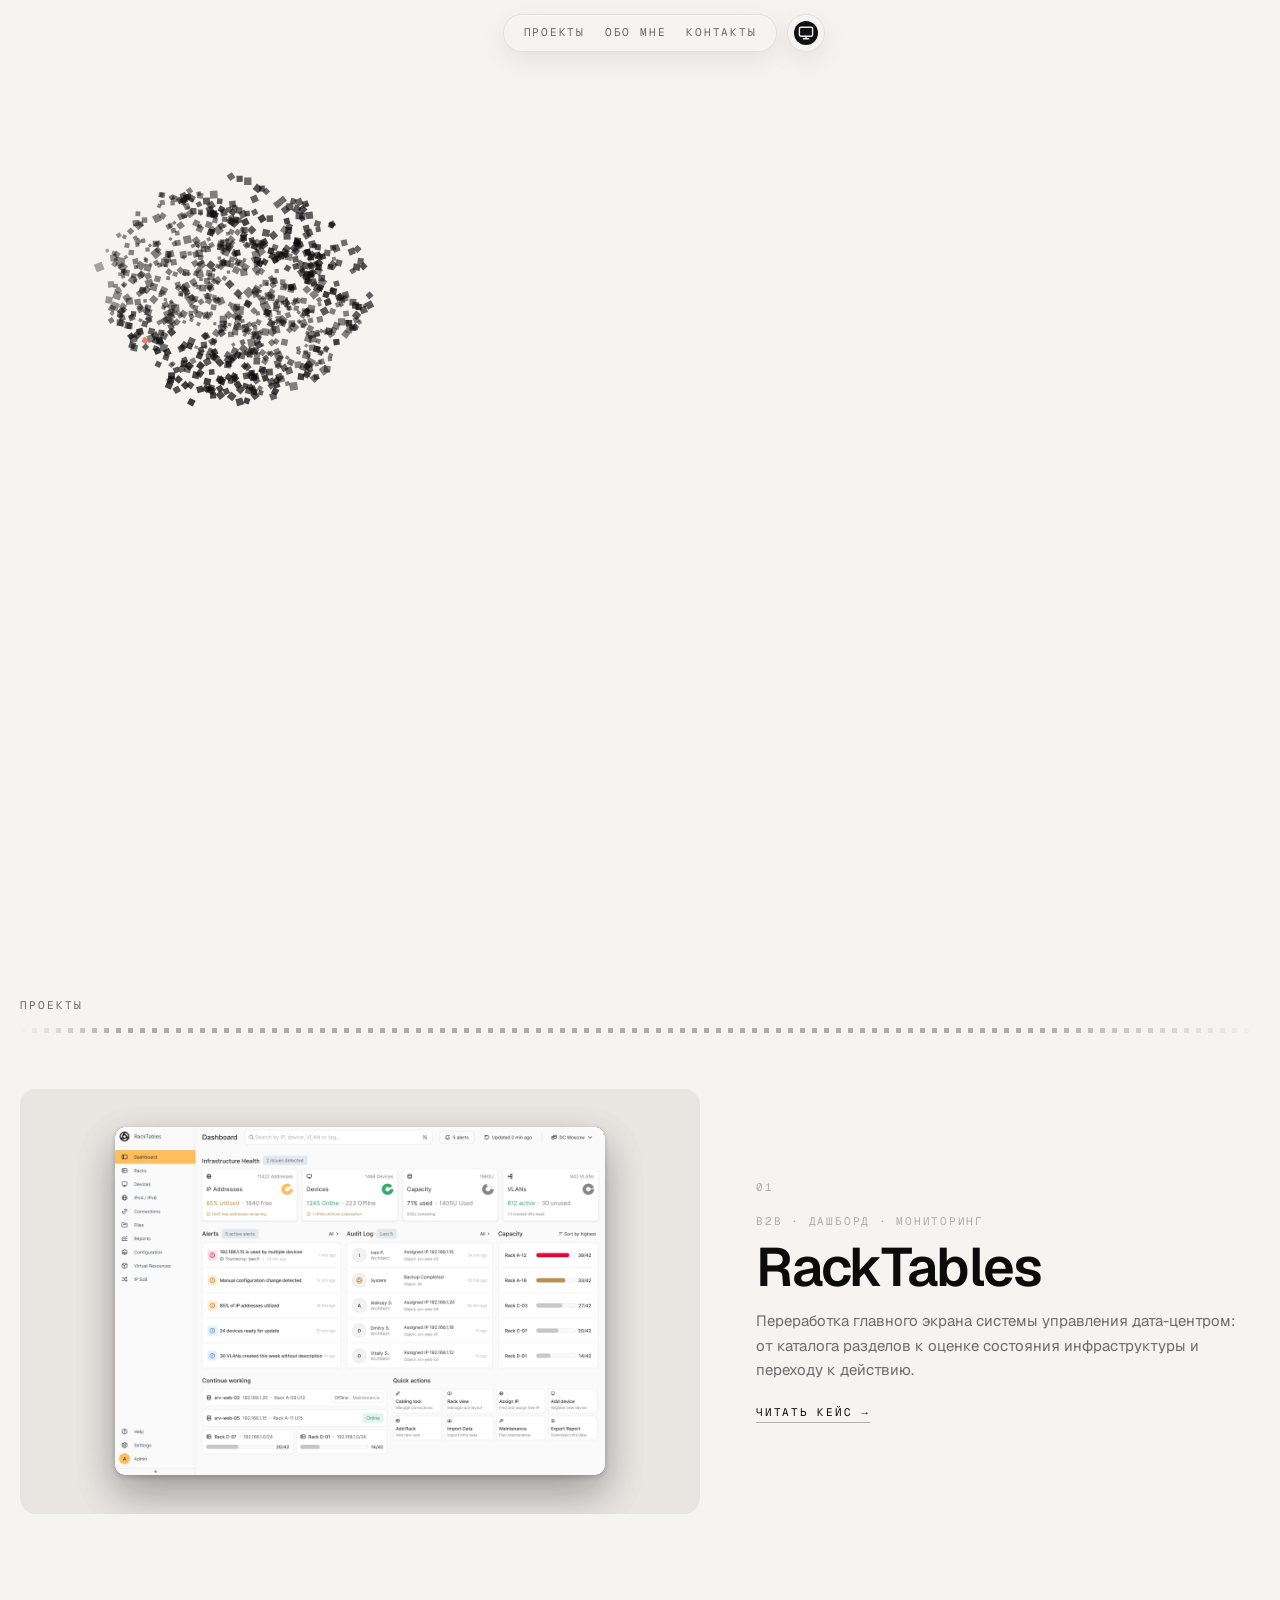
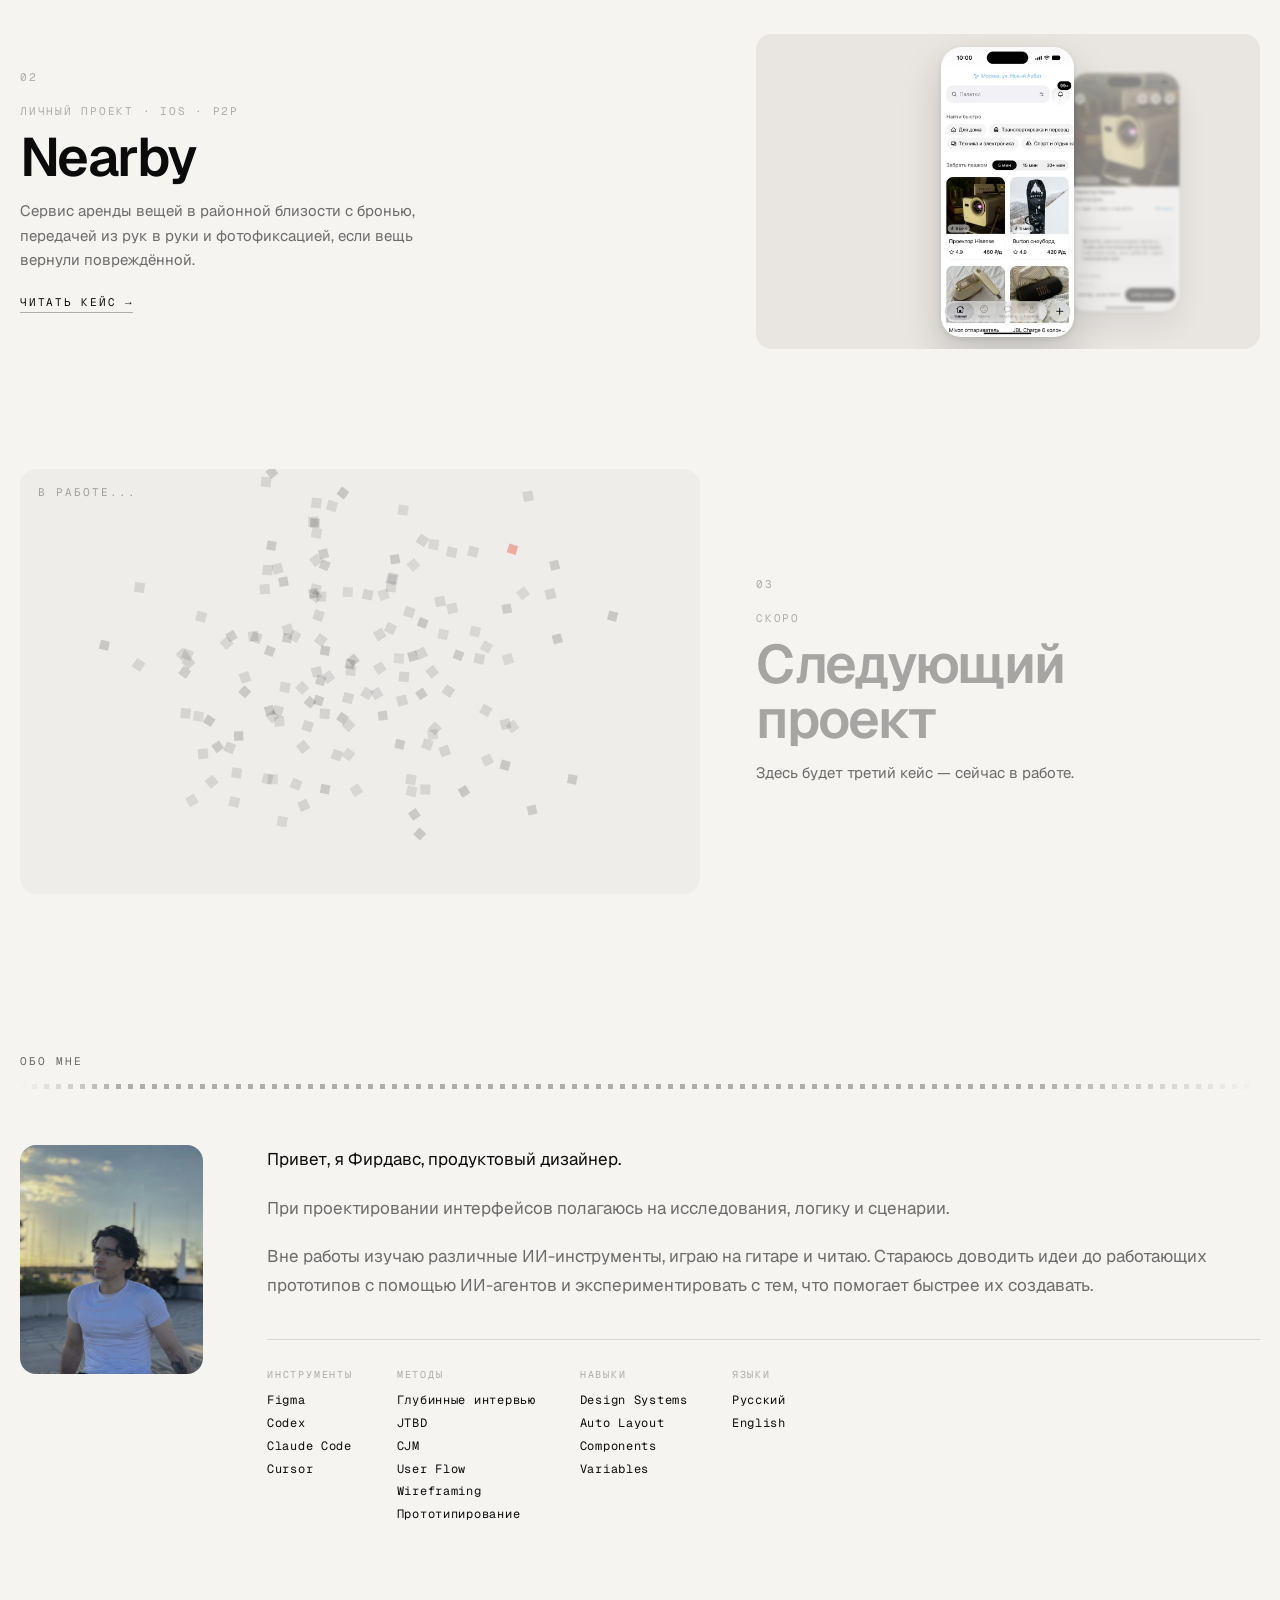
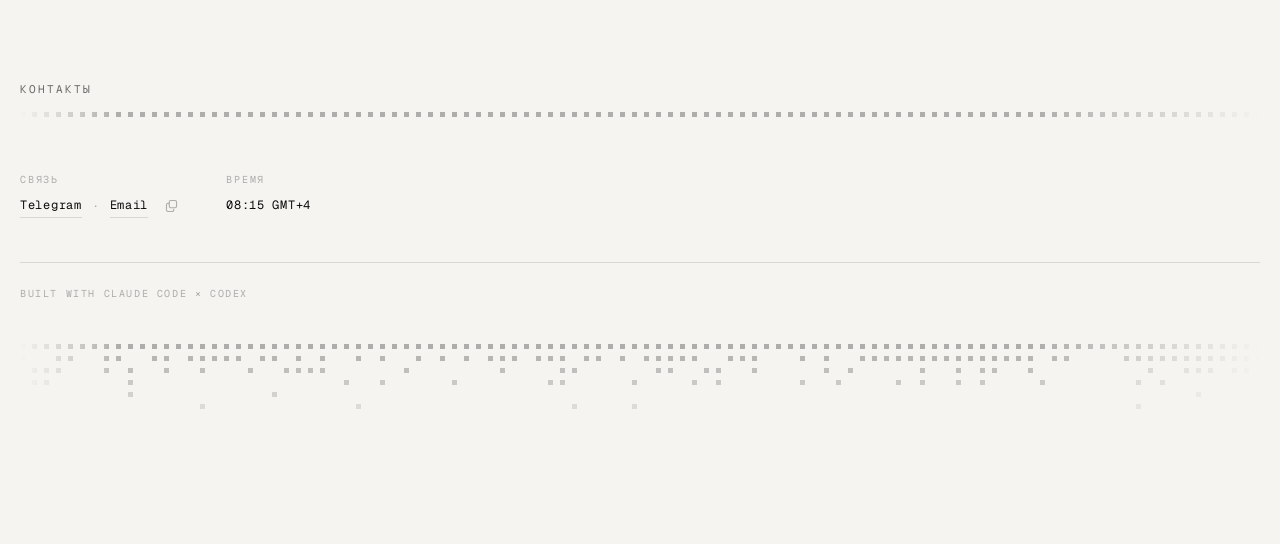
==== commit 36c05cdf: "feat: часы вместо города в контактах, короче блок «Обо мне» Город заменён на живые часы GMT+4: час, " ====
--- a/index.html
+++ b/index.html
@@ -193,14 +193,14 @@
              без цепочек: «а не останавливаться» одним куском в 20 символов не
              помещалось в остаток строки и выталкивало перенос сильно раньше —
              отсюда и рваный правый край. Максимальная связка здесь 13 знаков. -->
-        <p>Привет, я&nbsp;Фирдавс, продуктовый дизайнер. В&nbsp;профессию пришёл из&nbsp;личного интереса: мне всегда было интересно, как сложные сервисы устроены изнутри.</p>
+        <p>Привет, я&nbsp;Фирдавс, продуктовый дизайнер.</p>
         <p class="dim">При проектировании интерфейсов полагаюсь на&nbsp;исследования, логику и&nbsp;сценарии.</p>
         <p class="dim">Вне работы изучаю различные ИИ-инструменты, играю на&nbsp;гитаре и&nbsp;читаю. Стараюсь доводить идеи до&nbsp;работающих прототипов с&nbsp;помощью ИИ-агентов и&nbsp;экспериментировать с&nbsp;тем, что помогает быстрее их&nbsp;создавать.</p>
 
         <dl class="about__meta">
           <div>
             <dt>Инструменты</dt>
-            <dd>Figma<br>Framer<br>Gravity UI<br>Codex<br>Claude Code<br>Cursor</dd>
+            <dd>Figma<br>Codex<br>Claude Code<br>Cursor</dd>
           </div>
           <div>
             <dt>Методы</dt>
@@ -244,8 +244,11 @@
         </dd>
       </div>
       <div>
-        <dt>Город</dt>
-        <dd>Самара · GMT+4 · Готов к&nbsp;релокации</dd>
+        <dt>Время</dt>
+        <!-- Часы вместо города: точка на карте говорит меньше, чем то,
+             в каком часе я сейчас отвечу. Значение проставляет js/clock.js,
+             в разметке лежит запасной вариант на случай без скриптов. -->
+        <dd><time class="clock" data-clock>GMT+4</time></dd>
       </div>
     </dl>
 
@@ -267,5 +270,6 @@
 <script src="js/roll.js"></script>
 <script src="js/edge-canvas.js"></script>
 <script src="js/copy.js"></script>
+<script src="js/clock.js"></script>
 </body>
 </html>
--- a/css/index.css
+++ b/css/index.css
@@ -142,7 +142,7 @@
 
 /* ---------- about ---------- */
 .about{padding:0 0 140px}
-.about__grid{display:grid;grid-template-columns:1fr 1.25fr;gap:64px;align-items:start}
+.about__grid{display:grid;grid-template-columns:.35fr 1.9fr;gap:64px;align-items:start}
 .about__photo{aspect-ratio:4/5;border-radius:16px;overflow:hidden;background:var(--placeholder);position:relative}
 .about__photo img{width:100%;height:100%;object-fit:cover;display:block}
 .about__text p{font-size:17px;line-height:1.68;color:var(--ink);margin:0 0 20px;text-wrap:pretty}
@@ -164,7 +164,7 @@
 @media (max-width:900px){
   .about{padding-bottom:88px}
   .about__grid{grid-template-columns:1fr;gap:32px}
-  .about__photo{max-width:280px}
+  .about__photo{max-width:98px}
   .about__text p{font-size:16px}
 }
 
@@ -181,9 +181,13 @@
 .contact__meta dd a:hover,.contact__meta dd a:focus-visible{color:var(--accent);border-color:var(--accent)}
 
 /* Телеграм и почта живут одной строкой: это один способ связи, а не два
-   разных раздела. Разделитель — та же точка, что в «Самара · GMT+4». */
+   разных раздела. Разделитель — та же точка, что в строке времени. */
 .contact__line{display:flex;align-items:center;flex-wrap:wrap;gap:0 10px}
 .contact__sep{color:var(--ink-3)}
+
+/* Часы обновляются каждую минуту, поэтому цифры держим одной ширины:
+   иначе строка справа от времени дёргается на смене часа. */
+.clock{font-variant-numeric:tabular-nums}
 
 /* Кнопка копирования: иконка без рамки и фона, чтобы она читалась как
    служебный жест рядом с адресом, а не как второе действие наравне с ним. */
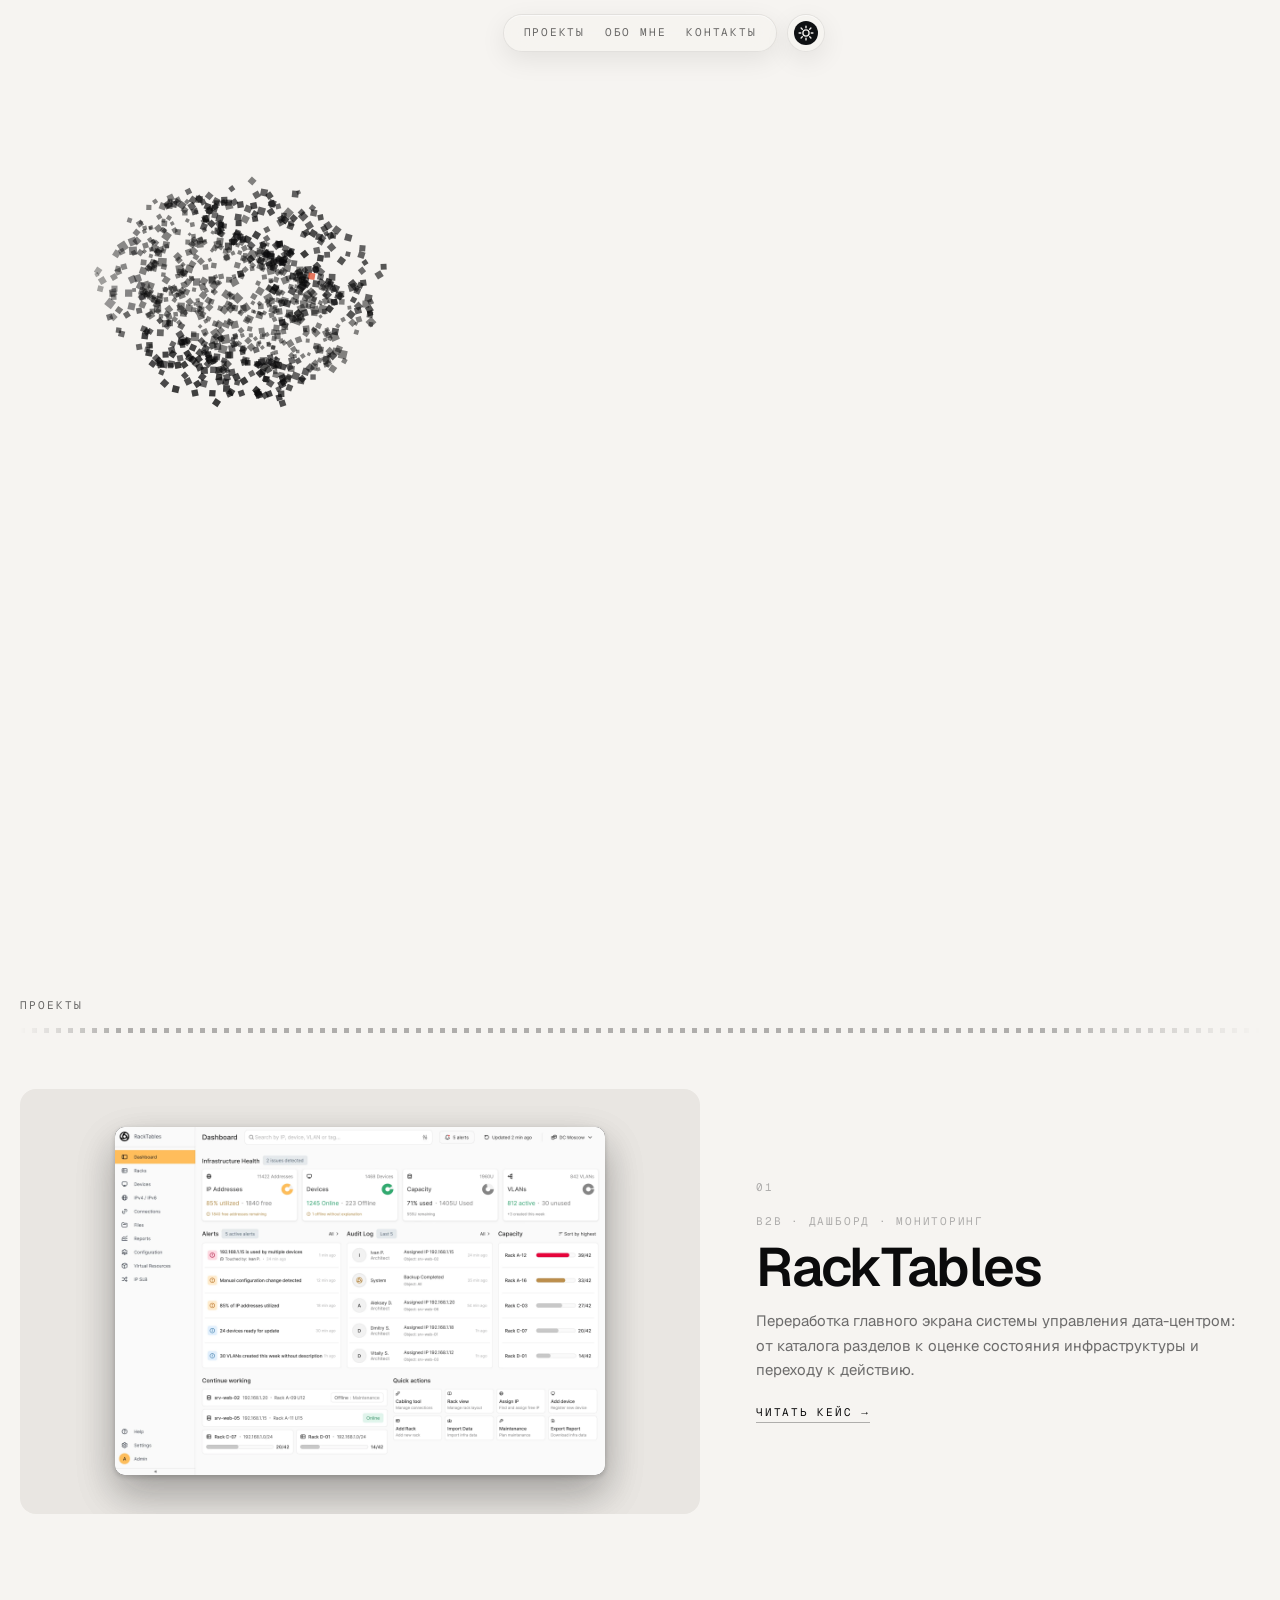
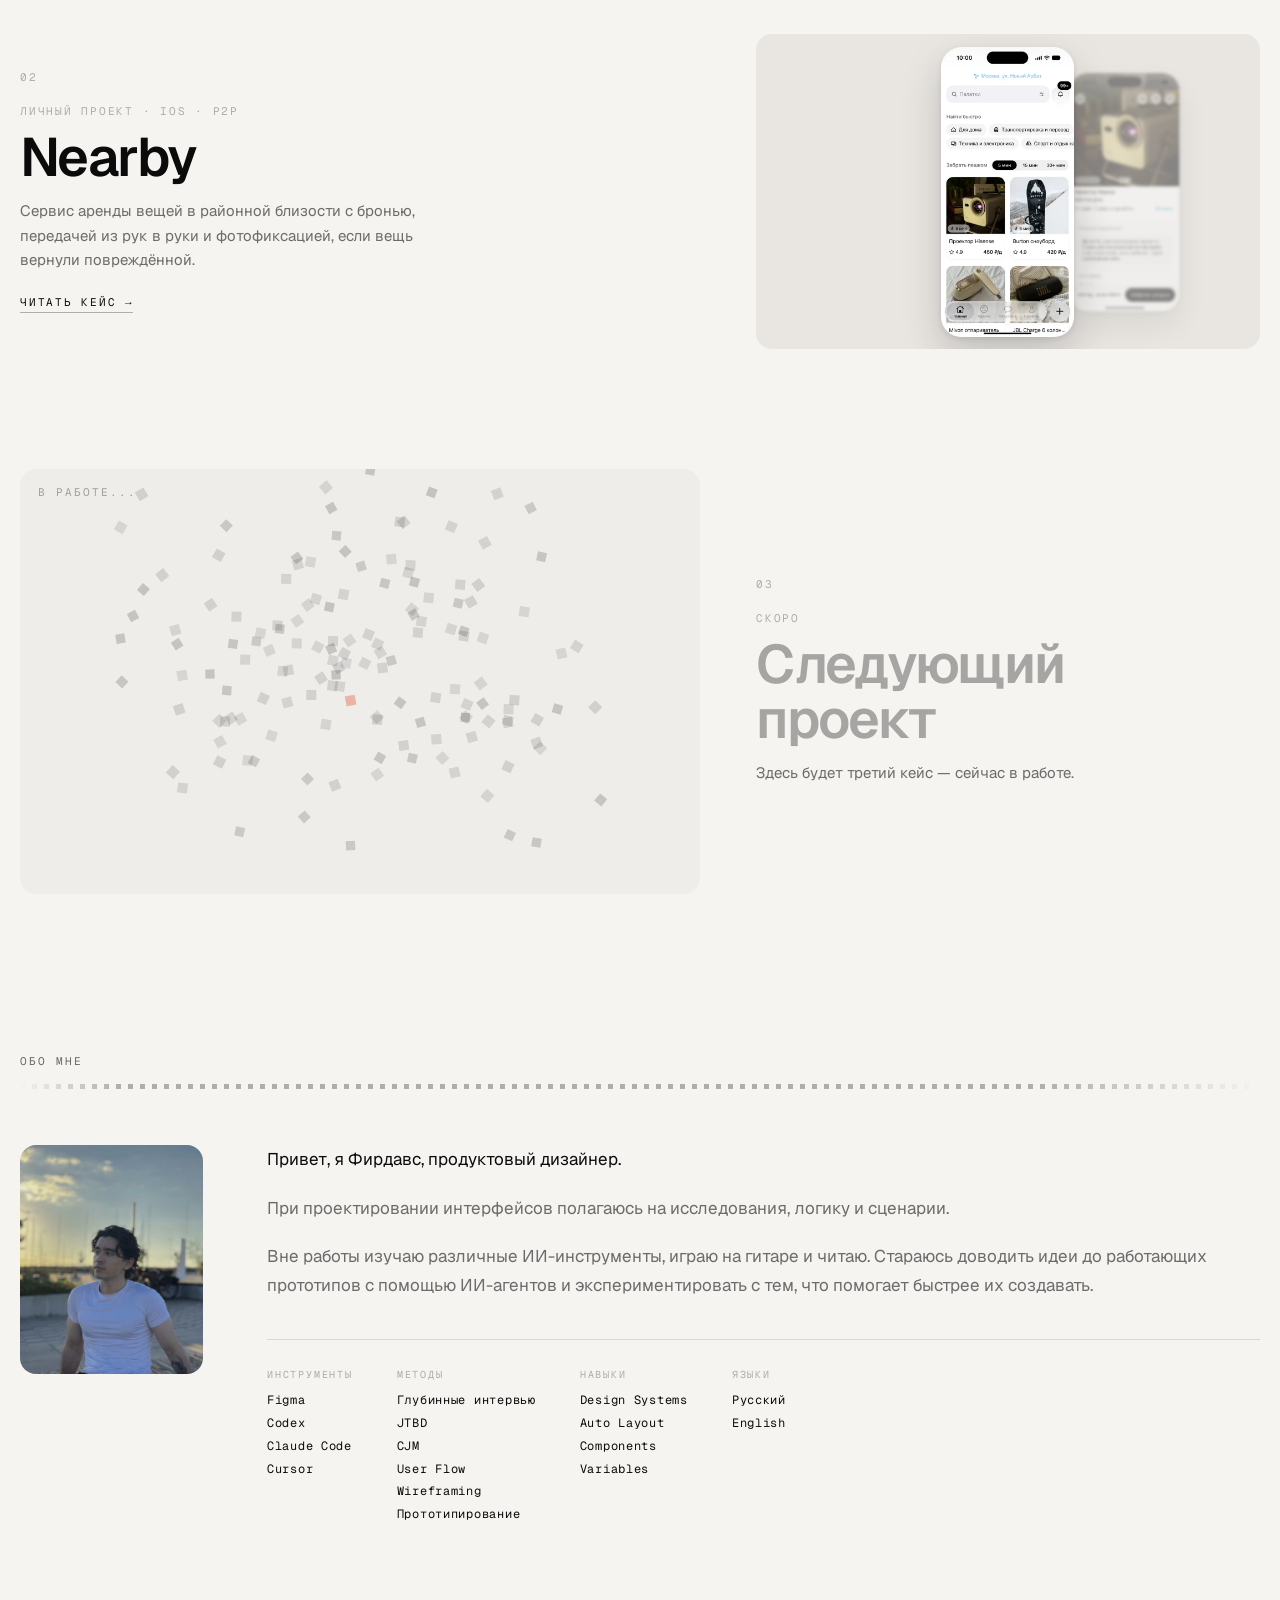
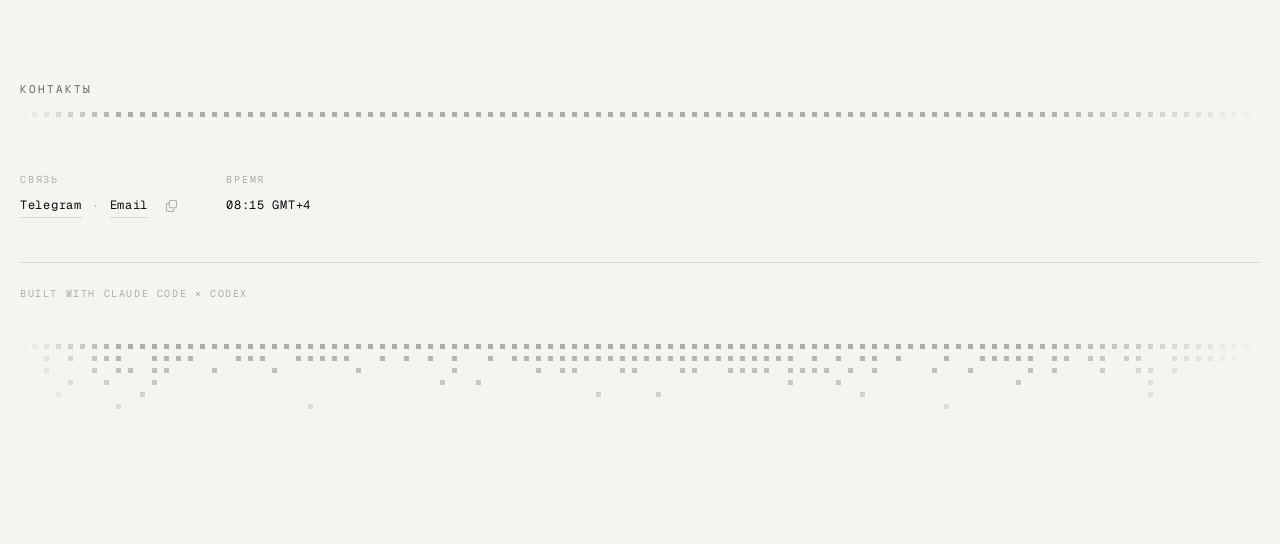
==== commit 90f22d09: "feat: у темы два состояния вместо трёх «Как в системе» ушло из интерфейса: оно требовало отдельного " ====
--- a/index.html
+++ b/index.html
@@ -7,11 +7,10 @@
 <meta name="supported-color-schemes" content="light dark">
 <meta name="theme-color" content="#F6F4F1">
 <!-- Тема ставится до первой отрисовки, иначе страница мигает светлым перед
-     тем, как загрузится js/theme.js. Свой выбор старше системной настройки.
-     Режим (system / light / dark) ставится отдельным атрибутом: по нему CSS
-     выбирает иконку кнопки, и он же отличает «светлую» от «системной, которая
-     сейчас светлая». -->
-<script>(function(){var m='system';try{var s=localStorage.getItem('theme');if(s==='dark'||s==='light')m=s}catch(e){}var r=document.documentElement;r.setAttribute('data-theme',m==='system'?(matchMedia('(prefers-color-scheme: dark)').matches?'dark':'light'):m);r.setAttribute('data-theme-mode',m)})()</script>
+     тем, как загрузится js/theme.js. Состояний два — светлое и тёмное. Пока
+     выбора не было, стартовое значение берётся у системы, и js/theme.js
+     продолжает за ней следить; свой выбор старше и остаётся навсегда. -->
+<script>(function(){var s=null;try{s=localStorage.getItem('theme')}catch(e){}var m=(s==='dark'||s==='light')?s:(matchMedia('(prefers-color-scheme: dark)').matches?'dark':'light');var r=document.documentElement;r.setAttribute('data-theme',m);r.setAttribute('data-theme-mode',m)})()</script>
 <title>FIR — Product &amp; UI/UX Design</title>
 <meta name="description" content="Портфолио продуктового дизайнера: кейсы с исследованием, продуктовыми решениями и обоснованием.">
 <!-- Путь относительный, а не /favicon.svg: страницы лежат в корне, и так
@@ -49,12 +48,6 @@
 <noscript><div><img src="https://mc.yandex.ru/watch/111310110" style="position:absolute; left:-9999px;" alt="" /></div></noscript>
 
 <svg class="sprite" aria-hidden="true" focusable="false">
-  <symbol id="i-desktop" viewBox="0 0 16 16">
-    <rect x="1.4" y="2.2" width="13.2" height="9" rx="1.5"/><path d="M8 11.2v2.6M5.4 13.8h5.2"/>
-  </symbol>
-  <symbol id="i-phone" viewBox="0 0 16 16">
-    <rect x="4.3" y="1.4" width="7.4" height="13.2" rx="1.9"/><path d="M6.9 12.3h2.2"/>
-  </symbol>
   <symbol id="i-sun" viewBox="0 0 16 16">
     <circle cx="8" cy="8" r="3.1"/>
     <path d="M8 1.1v1.7M8 13.2v1.7M14.9 8h-1.7M2.8 8H1.1M12.9 3.1l-1.2 1.2M4.3 11.7l-1.2 1.2M12.9 12.9l-1.2-1.2M4.3 4.3L3.1 3.1"/>
@@ -72,17 +65,12 @@
           <a href="#work">Проекты</a><a href="#about">Обо мне</a><a href="#contact">Контакты</a>
         </div>
         <button class="nav__theme" type="button" data-theme-toggle aria-label="Переключить тему">
-          <svg class="i--desktop" aria-hidden="true" focusable="false"><use href="#i-desktop"/></svg>
-          <svg class="i--phone" aria-hidden="true" focusable="false"><use href="#i-phone"/></svg>
           <svg class="i--sun" aria-hidden="true" focusable="false"><use href="#i-sun"/></svg>
           <svg class="i--moon" aria-hidden="true" focusable="false"><use href="#i-moon"/></svg>
         </button>
       </nav>
       <div class="themectl" role="group" aria-label="Тема">
         <span class="themectl__ind" aria-hidden="true"></span>
-        <button class="themectl__b" type="button" data-theme-set="system" aria-pressed="false" aria-label="Тема как в системе">
-          <svg aria-hidden="true" focusable="false"><use href="#i-desktop"/></svg>
-        </button>
         <button class="themectl__b" type="button" data-theme-set="light" aria-pressed="false" aria-label="Светлая тема">
           <svg aria-hidden="true" focusable="false"><use href="#i-sun"/></svg>
         </button>
--- a/css/base.css
+++ b/css/base.css
@@ -116,15 +116,18 @@
 .nav__l{display:flex;gap:20px}
 
 /* ---- переключатель темы ----
-   Состояний три: как в системе, светлая, тёмная. Солнце и луна — паттерн,
-   который не надо объяснять, а системное состояние показано самим устройством,
-   с которого страницу открыли. Отсюда четыре рисунка на три состояния.
+   Состояний два: светлое и тёмное. Солнце и луна — паттерн, который не надо
+   объяснять. Третьего, «как в системе», в интерфейсе нет: оно требовало
+   отдельного рисунка, который сам по себе ничего не говорил. Системную
+   настройку страница по-прежнему уважает — та задаёт стартовое состояние и
+   двигает его дальше, пока читатель не выбрал сам, но состоянием кнопки не
+   является.
 
    Управлений два, по способу ввода. Пальцем удобнее одна кнопка, которая
-   перебирает состояния по кругу: три мишени по 18px в навбаре не нажать, а
-   раскрытия по наведению на тач-экране просто нет. Мышью, наоборот, перебор
-   вслепую раздражает — там сегментный переключатель, где все три состояния
-   видны сразу и выбор делается за одно нажатие.
+   перебирает состояния: мишени по 18px в навбаре не нажать, а раскрытия по
+   наведению на тач-экране просто нет. Мышью, наоборот, перебор вслепую
+   раздражает — там сегментный переключатель, где оба состояния видны сразу и
+   выбор делается за одно нажатие.
 
    Высота обоих гасится отрицательным полем: пилюля навбара обязана совпадать
    по высоте с пилюлей статуса на главной, и лишние пиксели развели бы их. Поле
@@ -161,19 +164,8 @@
   transition:opacity .2s ease, transform .34s var(--pt-ease-out)}
 
 :root[data-theme-mode="light"] .nav__theme .i--sun,
-:root[data-theme-mode="dark"] .nav__theme .i--moon,
-:root[data-theme-mode="system"] .nav__theme .i--desktop{
+:root[data-theme-mode="dark"] .nav__theme .i--moon{
   opacity:1;transform:none;transition-delay:.09s}
-
-/* «Как в системе» рисуем тем устройством, с которого пришли: на телефоне
-   монитор не объясняет ничего. Различаем по указателю, а не по ширине окна —
-   узкое окно на десктопе остаётся десктопом. */
-@media (pointer: coarse){
-  :root[data-theme-mode="system"] .nav__theme .i--desktop{
-    opacity:0;transform:scale(.4) rotate(-110deg);transition-delay:0s}
-  :root[data-theme-mode="system"] .nav__theme .i--phone{
-    opacity:1;transform:none;transition-delay:.09s}
-}
 
 /* --- сегментный переключатель (мышь) ---
    Отдельная пилюля рядом с навбаром, а не внутри него. Внутри она заставляла
@@ -225,9 +217,8 @@
   :root[data-theme-mode] .themectl.is-open{--open:1}
   :root[data-theme-mode] .themectl:has(:focus-visible){--open:1}
 
-  :root[data-theme-mode="system"] .themectl{--seg:0}
-  :root[data-theme-mode="light"] .themectl{--seg:1}
-  :root[data-theme-mode="dark"] .themectl{--seg:2}
+  :root[data-theme-mode="light"] .themectl{--seg:0}
+  :root[data-theme-mode="dark"] .themectl{--seg:1}
 
   /* Подложка выбранного — та же, что под активным разделом внизу кейса. В
      свёрнутом виде сдвиг обнуляется вместе с --open: сегмент там ровно один и
@@ -258,8 +249,7 @@
      Опознаётся по атрибуту темы на <html>, а не по aria-pressed — атрибут
      стоит с инлайнового скрипта, то есть до первой отрисовки, а aria-pressed
      расставит js/theme.js уже после загрузки, и на первом кадре схлопнулись бы
-     все три. */
-  :root[data-theme-mode="system"] .themectl__b[data-theme-set="system"],
+     оба. */
   :root[data-theme-mode="light"] .themectl__b[data-theme-set="light"],
   :root[data-theme-mode="dark"] .themectl__b[data-theme-set="dark"]{
     width:var(--tc-seg);opacity:1;color:var(--on-contrast)}
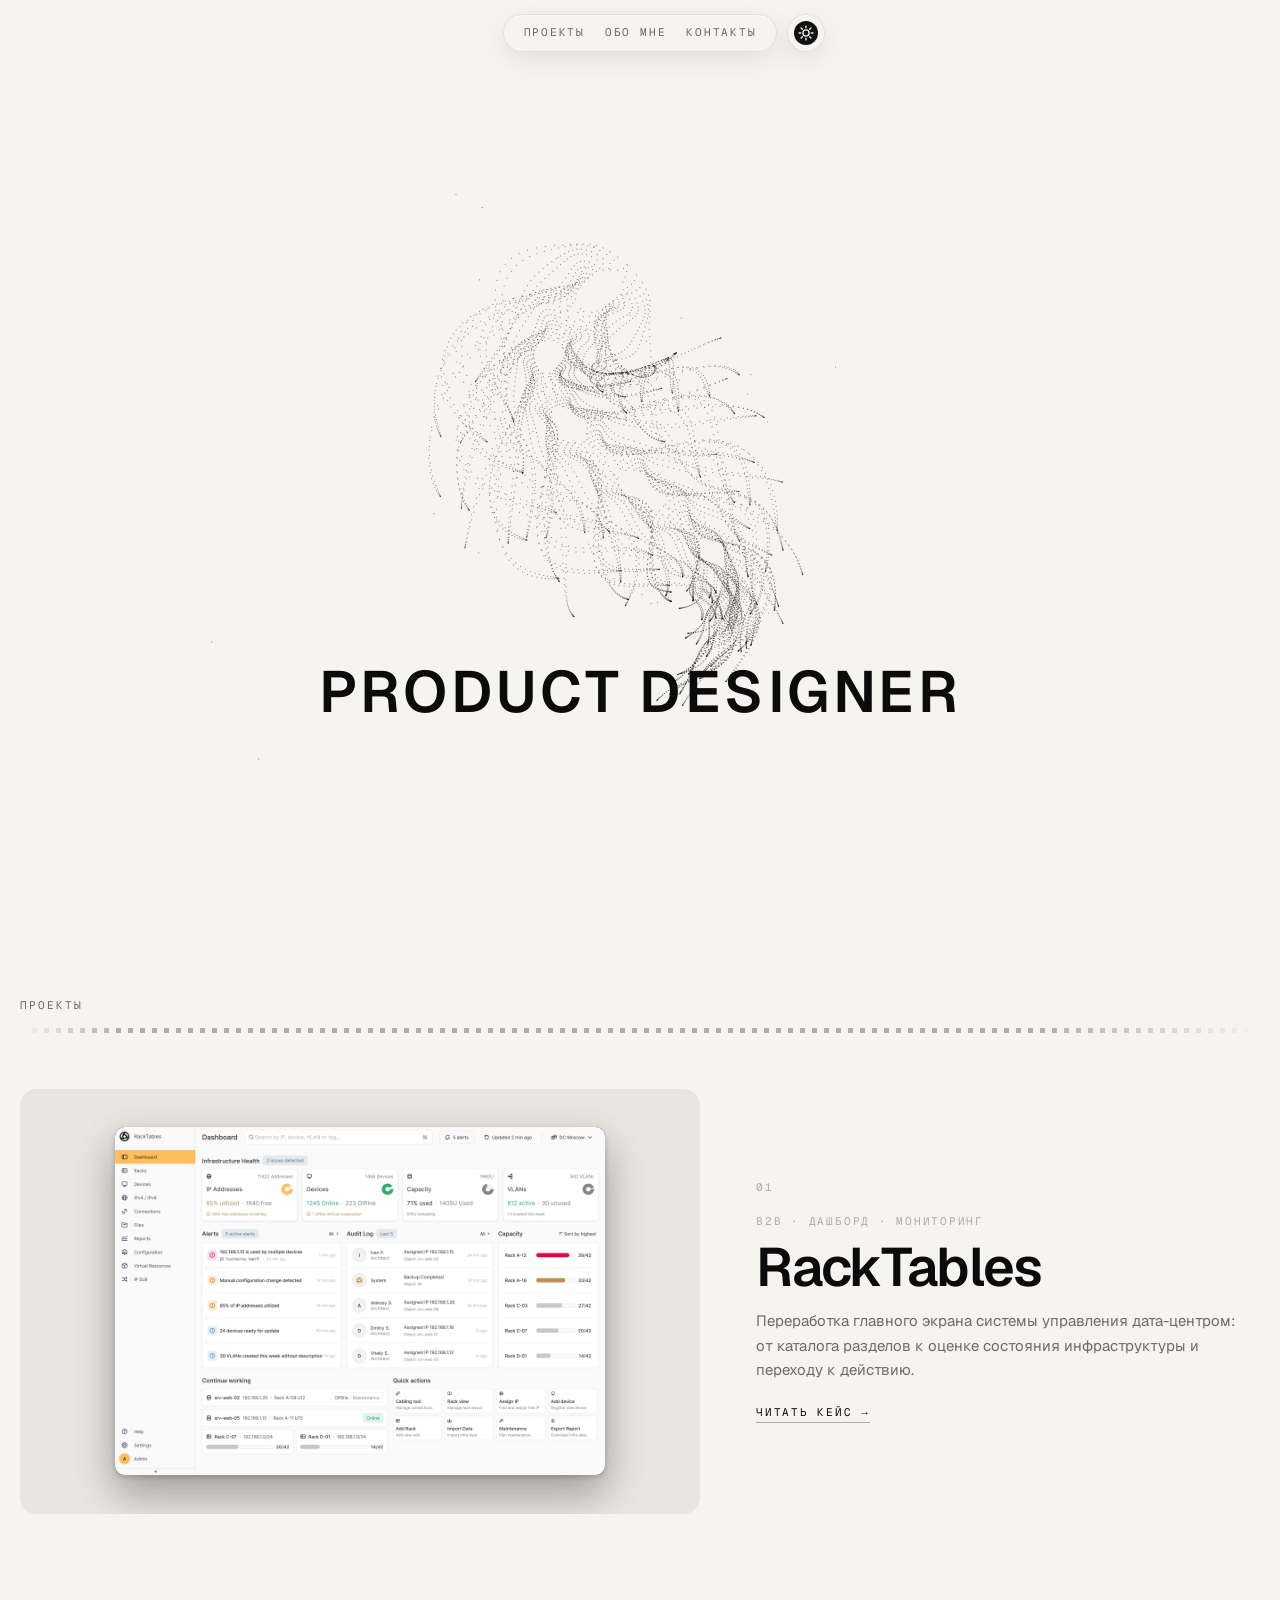
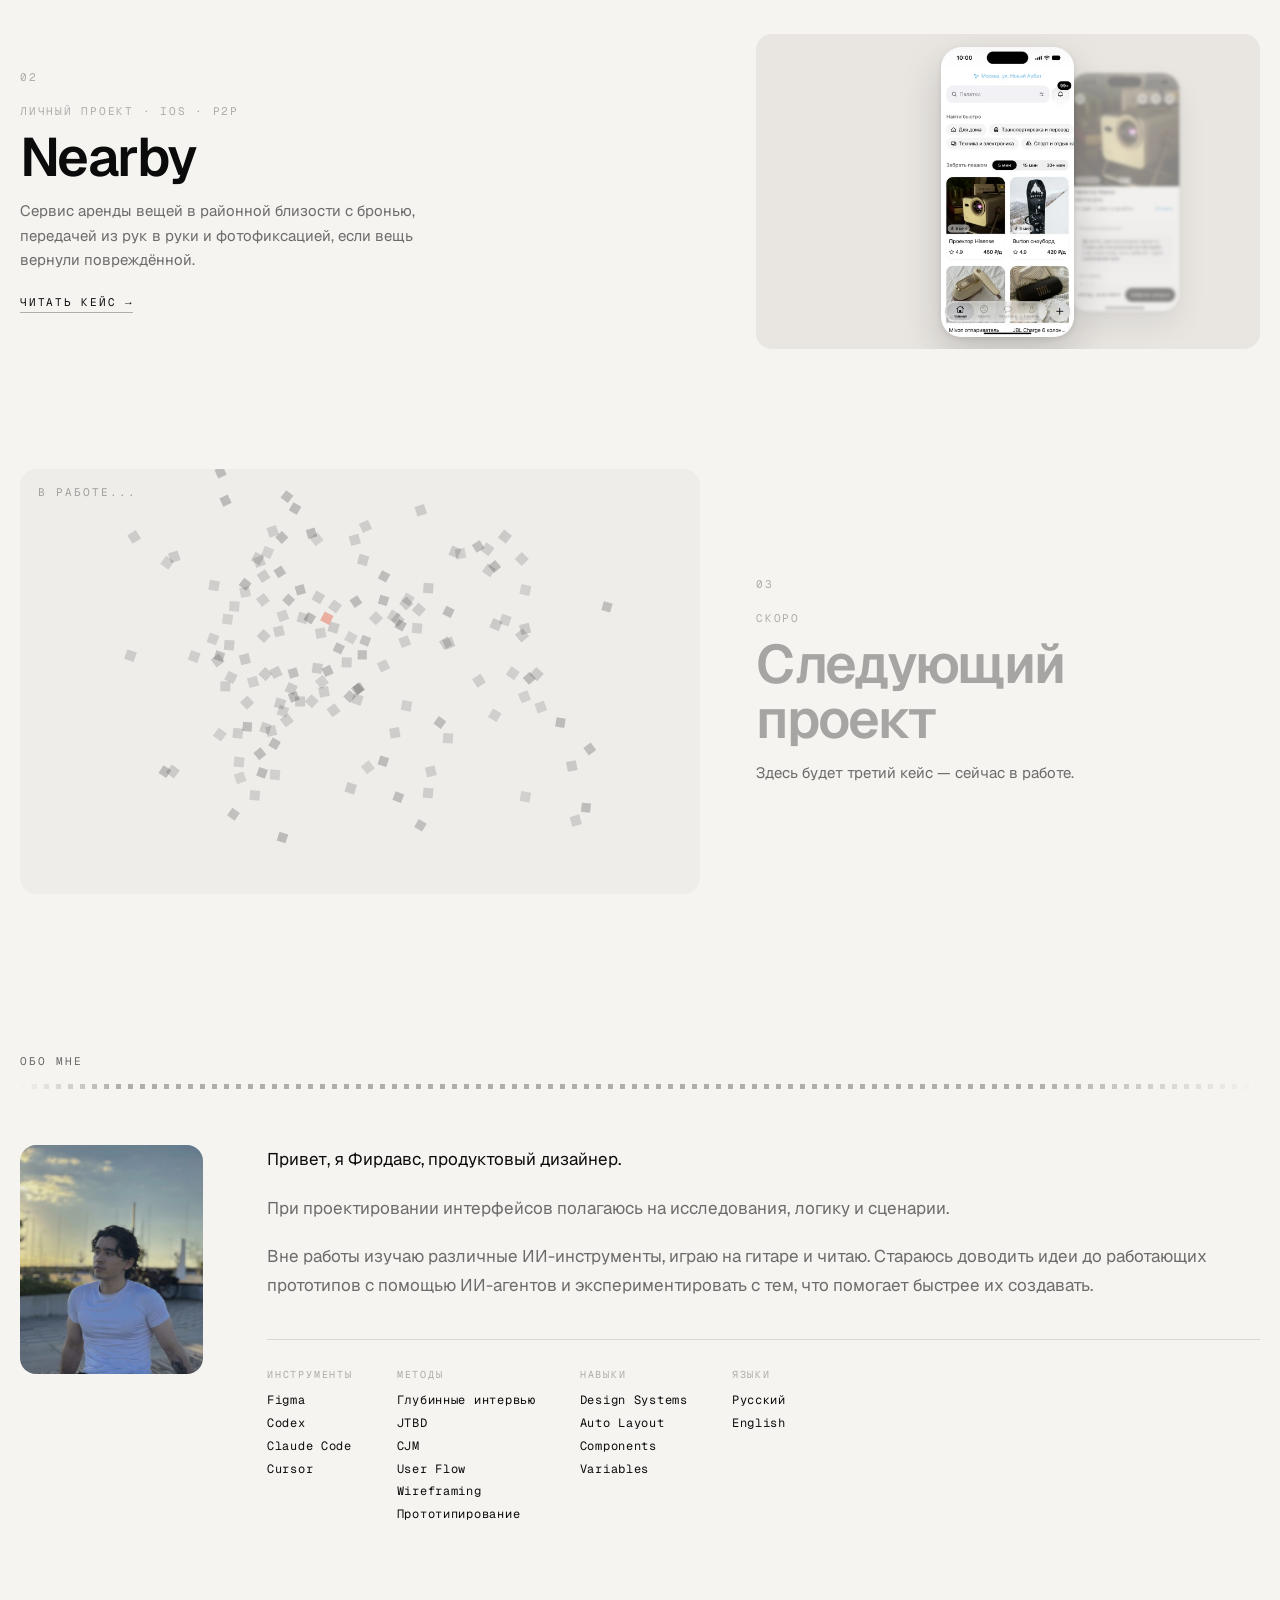
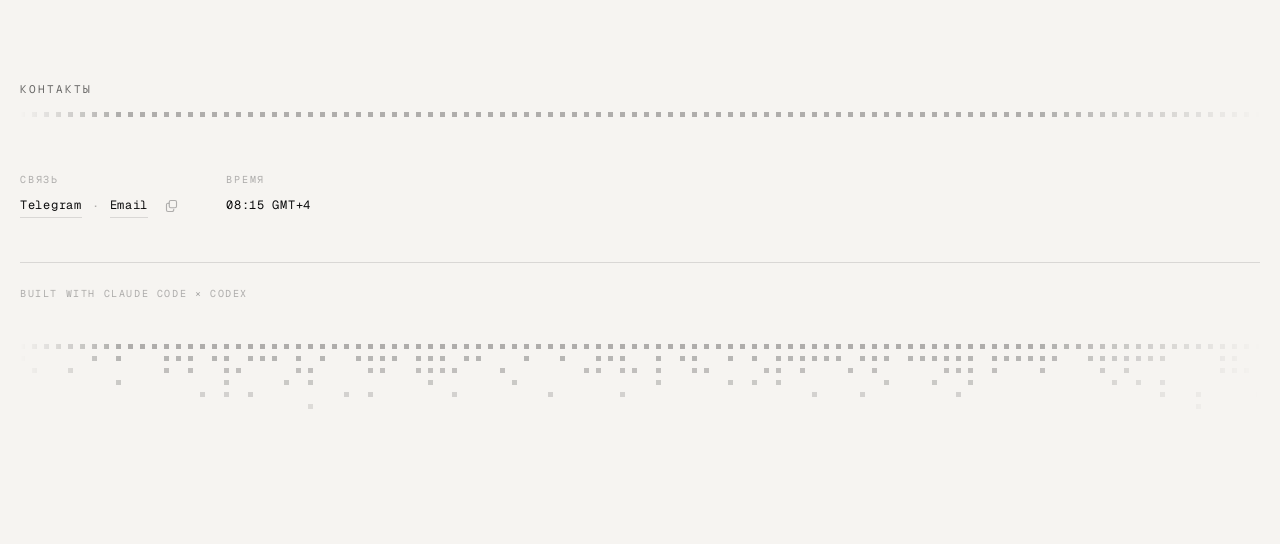
==== commit 4a7314a1: "feat: на телефоне кнопка темы стоит отдельной пилюлей в углу Внутри навбара значок стоял вплотную к " ====
--- a/index.html
+++ b/index.html
@@ -64,10 +64,6 @@
         <div class="nav__l">
           <a href="#work">Проекты</a><a href="#about">Обо мне</a><a href="#contact">Контакты</a>
         </div>
-        <button class="nav__theme" type="button" data-theme-toggle aria-label="Переключить тему">
-          <svg class="i--sun" aria-hidden="true" focusable="false"><use href="#i-sun"/></svg>
-          <svg class="i--moon" aria-hidden="true" focusable="false"><use href="#i-moon"/></svg>
-        </button>
       </nav>
       <div class="themectl" role="group" aria-label="Тема">
         <span class="themectl__ind" aria-hidden="true"></span>
@@ -79,17 +75,26 @@
         </button>
       </div>
     </div>
+    <!-- Переключатель темы вынесен из пилюли навбара: на телефоне он стоял
+         вплотную к «Контактам», и мимо ссылки попадали в него. Отдельная
+         круглая пилюля в правом углу промахом уже ничему не мешает. -->
+    <button class="nav__theme" type="button" data-theme-toggle aria-label="Переключить тему">
+      <svg class="i--sun" aria-hidden="true" focusable="false"><use href="#i-sun"/></svg>
+      <svg class="i--moon" aria-hidden="true" focusable="false"><use href="#i-moon"/></svg>
+    </button>
   </div>
 
   <div class="spacer" aria-hidden="true"></div>
 
   <header class="hero">
-    <!-- Надпись живёт на канвасе и недоступна ни скринридеру, ни поиску,
-         поэтому настоящий h1 остаётся в разметке — визуально скрытым. -->
-    <h1 class="sr-only">Product Designer — Фирдавс</h1>
-
     <div class="stage">
-      <canvas id="fig" aria-label="Облако частиц собирается в надпись Product Designer и в схемы интерфейсов"></canvas>
+      <!-- Канвас — фоновый слой: он ниже текста по z-index и не ловит курсор,
+           поэтому заголовок остаётся обычной разметкой. Смысла для скринридера в узоре нет, отсюда aria-hidden. -->
+      <canvas id="fig" aria-hidden="true"></canvas>
+
+      <div class="hero__over">
+        <h1 class="hero__title">Product Designer</h1>
+      </div>
     </div>
   </header>
 
@@ -252,7 +257,7 @@
 </div>
 
 <script src="js/reveal.js"></script>
-<script src="js/hero-canvas.js"></script>
+<script src="js/hero-fish.js"></script>
 <script src="js/navbar.js"></script>
 <script src="js/soon-canvas.js"></script>
 <script src="js/roll.js"></script>
--- a/css/base.css
+++ b/css/base.css
@@ -76,7 +76,8 @@
    пилюли разъезжаются на пару пикселей, что видно сразу. line-height задан
    явно по той же причине: у ссылки он был `normal`, у статуса — 1, и при
    одинаковом padding пилюли всё равно отличались бы на три пикселя. */
-:root{--pill-py:11px;--pill-px:20px;--pill-fs:11px;--pill-lh:1.25}
+:root{--pill-py:11px;--pill-px:20px;--pill-fs:11px;--pill-lh:1.25;
+       --pill-h:calc(var(--pill-py) * 2 + var(--pill-fs) * var(--pill-lh) + 2px)}
 @media (max-width:520px){
   :root{--pill-py:10px;--pill-px:16px;--pill-fs:10px}
 }
@@ -84,6 +85,10 @@
 /* ---- плавающий навбар ---- */
 .navbar{position:fixed;top:14px;left:0;right:0;z-index:50;
   display:flex;justify-content:center;pointer-events:none;
+  /* Поля с обеих сторон резервируют место под кнопку темы, стоящую в правом
+     углу: навбар остаётся ровно по центру экрана, но перестаёт доезжать до
+     кнопки на узких телефонах. На мыши кнопки нет — там резерв снимается. */
+  padding-inline:calc(var(--pill-h) + 20px);
   transition:transform .42s cubic-bezier(.2,.8,.2,1), opacity .3s ease}
 .navbar.hidden{transform:translateY(calc(-100% - 22px));opacity:0}
 /* Обёртка нужна ровно за тем, чтобы переключателю темы было от чего вставать
@@ -102,7 +107,8 @@
   box-shadow:var(--shadow-nav)}
 /* если браузер не умеет backdrop-filter — возвращаем плотный фон */
 @supports not ((backdrop-filter:blur(1px)) or (-webkit-backdrop-filter:blur(1px))){
-  .nav{background:var(--nav-glass-solid)}
+  .nav,
+  :root[data-theme-mode] .nav__theme{background:var(--nav-glass-solid)}
 }
 .nav a{position:relative;
   font-family:var(--mono);font-size:var(--pill-fs);line-height:var(--pill-lh);
@@ -142,10 +148,26 @@
 
 /* --- кнопка перебора (палец) --- */
 :root[data-theme-mode] .nav__theme{
-  position:relative;flex:none;display:flex;align-items:center;justify-content:center;
-  width:16px;height:16px;margin-left:-10px;padding:0;border:0;background:none;
-  margin-block:calc((var(--pill-fs) * var(--pill-lh) - 16px) / 2);
+  /* Своя пилюля в правом углу, а не значок внутри навбара. Внутри он стоял
+     вплотную к последней ссылке, и пальцем в него попадали мимо неё. Отсчёт
+     идёт от .navbar: тот растянут во всю ширину и уезжает вверх вместе со
+     страницей, поэтому кнопка прячется и возвращается заодно с навбаром. */
+  /* 20px — тот же отступ, что у .wrap: кнопка встаёт по краю контента. */
+  position:absolute;right:20px;top:0;
+  display:flex;align-items:center;justify-content:center;
+  width:var(--pill-h);height:var(--pill-h);
+  padding:0;border-radius:999px;
+  background:var(--nav-glass);
+  -webkit-backdrop-filter:blur(22px) saturate(1.8);
+  backdrop-filter:blur(22px) saturate(1.8);
+  border:1px solid var(--nav-hair);
+  box-shadow:var(--shadow-nav);
+  pointer-events:auto;
   color:var(--ink-label);cursor:pointer;transition:color .2s ease}
+/* Пилюля ростом с навбар — 34px, а палец просит 44. Разницу добираем
+   прозрачной каймой, а не размером: круг рядом с навбаром должен совпадать
+   с ним по высоте. */
+.nav__theme::after{content:'';position:absolute;inset:-5px;border-radius:999px}
 .nav__theme:focus-visible{color:var(--ink);outline:none}
 @media (hover: hover){
   .nav__theme:hover{color:var(--ink)}
@@ -157,8 +179,12 @@
    приезжает оттуда же с небольшой задержкой — иначе они накладываются в
    середине и на полкадра видно оба. */
 .nav__theme svg{
-  position:absolute;top:0;left:0;width:16px;height:16px;
-  fill:none;stroke:currentColor;stroke-width:1.3;
+  /* Значки лежат стопкой поверх друг друга, поэтому не в потоке: центруем их
+     по коробке пилюли отрицательным полем, чтобы transform остался свободен
+     под саму смену. */
+  position:absolute;top:50%;left:50%;margin:-9px 0 0 -9px;
+  width:18px;height:18px;
+  fill:none;stroke:currentColor;stroke-width:1.2;
   stroke-linecap:round;stroke-linejoin:round;
   opacity:0;transform:scale(.4) rotate(-110deg);
   transition:opacity .2s ease, transform .34s var(--pt-ease-out)}
@@ -183,6 +209,7 @@
    Ниже 760px переключатель уступает место кнопке перебора: навбар по центру,
    пилюля справа от него, и в узком окне раскрытая пилюля уехала бы за край. */
 @media (hover: hover) and (pointer: fine) and (min-width: 760px){
+  .navbar{padding-inline:0}
   :root[data-theme-mode] .nav__theme{display:none}
 
   :root[data-theme-mode] .themectl{
@@ -190,7 +217,7 @@
     --tc-seg:24px;
     position:absolute;left:100%;top:0;
     display:flex;align-items:stretch;
-    height:calc(var(--pill-py) * 2 + var(--pill-fs) * var(--pill-lh) + 2px);
+    height:var(--pill-h);
     margin-left:10px;padding:6px;border-radius:999px;
     background:var(--nav-glass);
     -webkit-backdrop-filter:blur(22px) saturate(1.8);
--- a/css/index.css
+++ b/css/index.css
@@ -1,9 +1,8 @@
 /* ---------- hero ----------
-   Первый экран — только частицы. Имени, роли и кнопки здесь больше нет:
-   система частиц сама произносит «PRODUCT DESIGNER», собираясь в надпись,
-   и она же перестраивается в макеты интерфейсов по ховеру. Настоящий h1
-   остаётся в разметке как .sr-only — канвас недоступен скринридеру.
-   Факты (город, статус) живут только в контактах внизу страницы. */
+   Первый экран — узор косяка рыбок на канвасе. Канвас здесь фон, а не объект:
+   он не ловит курсор и лежит слоем ниже текста. Имя, роль и кнопка снова
+   живут обычной разметкой — их читает и поиск, и скринридер, а контраст
+   держится на токенах палитры, а не на цвете канваса. */
 .hero{
   position:relative;
   min-height:min(88vh,860px);
@@ -12,22 +11,39 @@
 
 .accent{color:var(--accent)}
 
-/* Скрэмбл-строка убрана: частицы — чистая метафора (хаос становится порядком),
-   ей не нужна словесная подпись, а отдельная зона с подсказкой только сбивала.
-   Поведение канваса (сборка фигуры по ховеру/тапу) осталось. */
-
-/* Сцена занимает весь первый экран: надпись строится от размеров канваса,
-   поэтому её кегль и положение всегда следуют за viewport. */
-.stage{position:relative;width:100%;height:min(88vh,860px)}
-#fig{display:block;width:100%;height:100%;cursor:pointer;touch-action:manipulation}
-
-#fig:focus-visible{outline:2px solid var(--accent);outline-offset:-2px}
-
-/* На узких экранах сцена ниже: две строки капса всё равно упираются в
-   ширину, а лишняя высота только отодвигала бы проекты за первый экран. */
+/* Сцена задаёт высоту первого экрана; внутри неё канвас растянут по всей
+   площади, а поверх, ближе к низу, стоит текстовый слой. */
+.stage{
+  position:relative;isolation:isolate;width:100%;height:min(88vh,860px);
+  display:flex;align-items:flex-end;justify-content:center;
+}
+#fig{
+  position:absolute;inset:0;z-index:-1;
+  display:block;width:100%;height:100%;
+  pointer-events:none;
+}
+
+/* Заголовок поверх узора. Стоит не по центру, а ниже — там, где у косяка
+   остаётся хвост: центр сцены занят самим узором. */
+.hero__over{
+  position:relative;z-index:1;
+  max-width:min(760px,86vw);
+  text-align:center;
+  padding-bottom:12%;
+}
+.hero__title{
+  margin:0;text-transform:uppercase;
+  font-size:clamp(26px,5.4vw,58px);line-height:1.02;letter-spacing:.06em;
+  color:var(--ink);
+}
+
+/* На узких экранах сцена ниже: иначе проекты уходят далеко за первый экран. */
 @media (max-width:900px){
   .hero{min-height:auto;padding:0 0 12px}
   .stage{height:min(72vh,620px)}
+  /* Узор на телефоне крупнее и занимает почти всю сцену, поэтому подпись
+     подтягивается ближе к нему — иначе она уезжала к самому низу экрана. */
+  .hero__over{padding-bottom:4%}
 }
 
 /* ---------- projects ---------- */
--- a/css/transition.css
+++ b/css/transition.css
@@ -121,10 +121,21 @@
    круга начинает уезжать картинка, которая к происходящему уже не относится,
    и граница читается как склейка двух разных страниц.
 
-   Кривая взята та же, что у закрытия: свет выстреливает из кнопки и гасит
-   инерцию у краёв, а не тормозит равномерно. */
+   Кривая своя, из трёх частей. Свет выстреливает из кнопки и к трети времени
+   доходит до сорока процентов радиуса, теряя ход; там он почти встаёт и ползёт
+   ещё треть длительности, будто волна набирает воду; последняя треть —
+   зеркало первой, тот же разгон, что был на старте, только развёрнутый: конец
+   уходит на той же скорости, с какой начинался. Стоянка идёт впятеро медленнее
+   краёв: меньше — пауза не читается, больше — конец выглядит обрывом кадра. */
 :root{
-  --tt-dur:560ms;
+  /* Длительность больше прежних 560ms: в середине кривой стоянка, и на
+     коротком отрезке она съедала бы само движение. Стоянка занимает около
+     190ms, разгон и выход — по 270 и 340ms; их длительность в миллисекундах
+     не менялась, короче стала только пауза. */
+  --tt-dur:800ms;
+  --tt-ease-wave:linear(0, .145 6%, .245 11%, .315 17%, .355 22%, .383 28%,
+                        .40 34%, .415 41%, .43 49%, .455 58%,
+                        .478 64%, .516 72%, .571 79%, .666 85%, .80 93%, 1);
   --tt-x:50%;
   --tt-y:50%;
   --tt-r:150vmax;
@@ -136,6 +147,9 @@
 html.tt::view-transition-new(root){
   z-index:2;
   animation:tt-sweep var(--tt-dur) var(--pt-ease-out) both;
+  /* Отдельной строкой, а не в сокращении: браузер без linear() отбросил бы
+     всё сокращение вместе с длительностью и остался бы вовсе без анимации. */
+  animation-timing-function:var(--tt-ease-wave);
 }
 
 @keyframes tt-sweep{
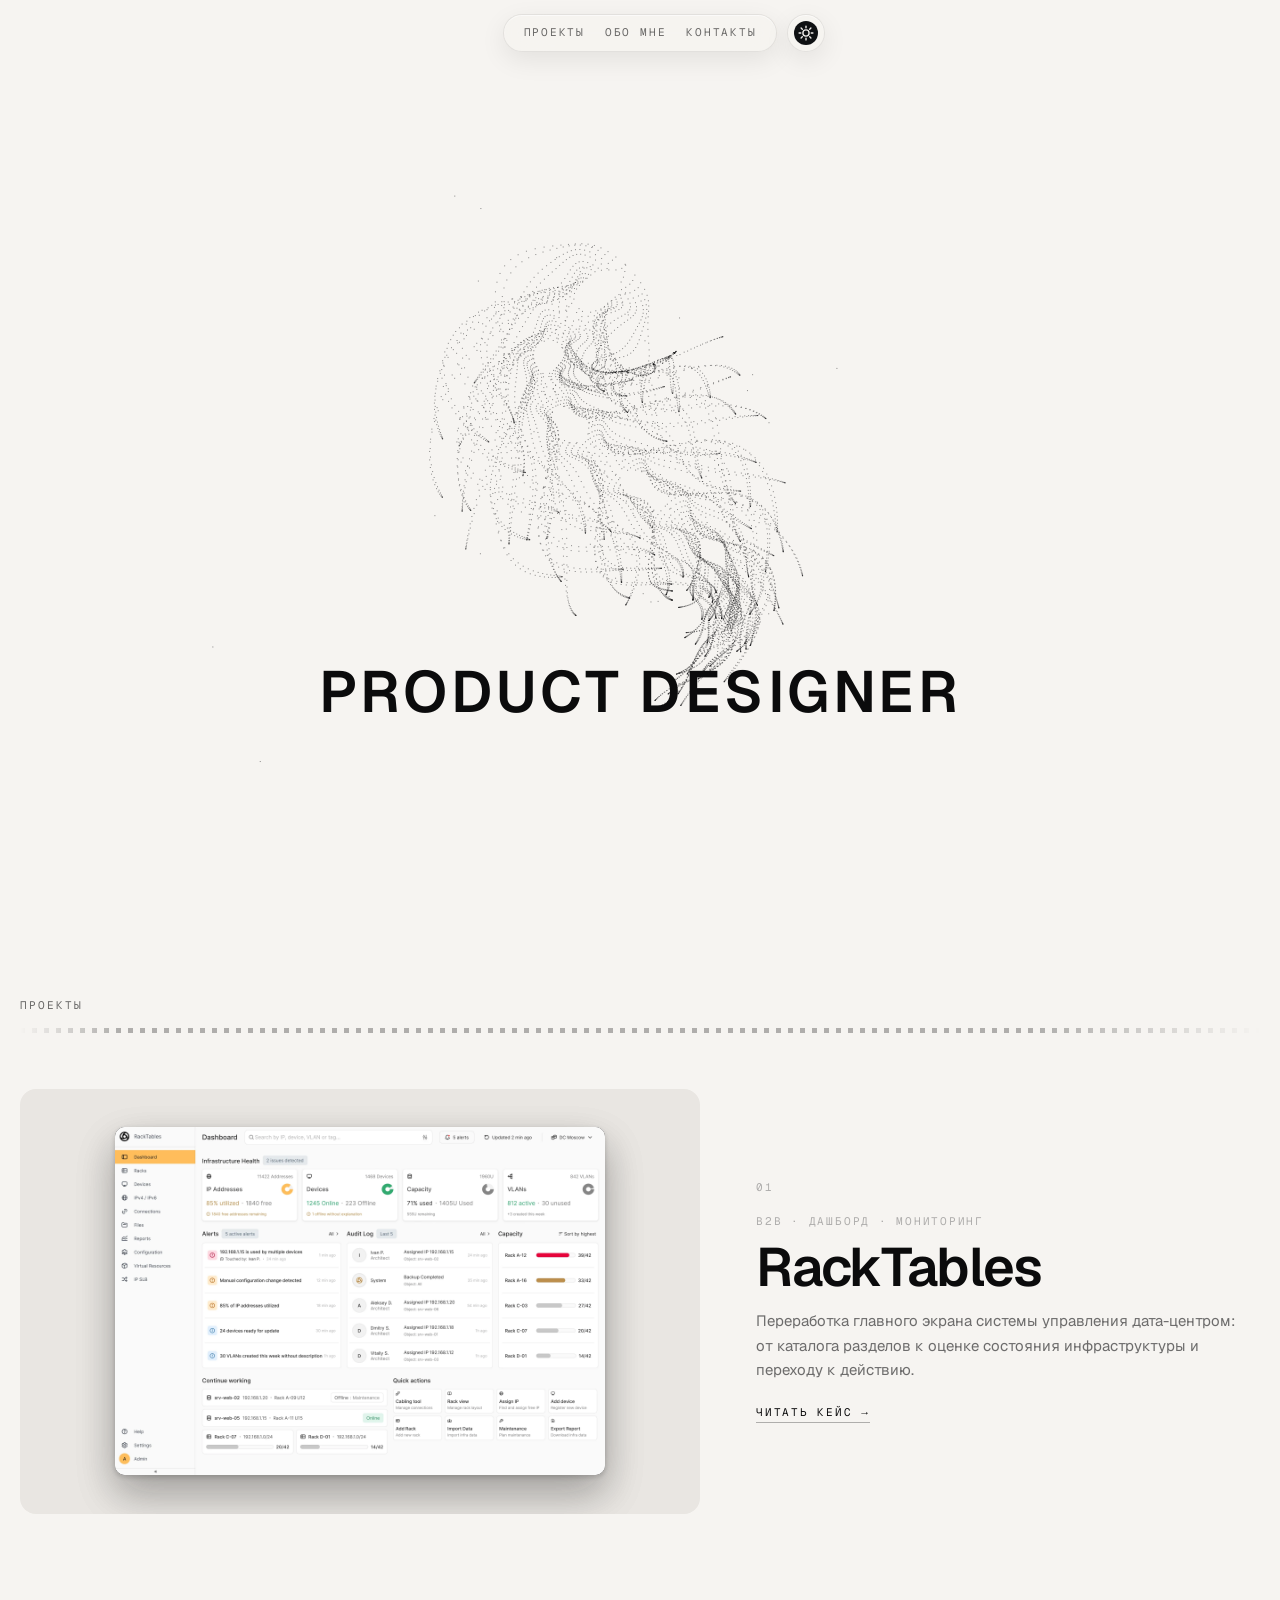
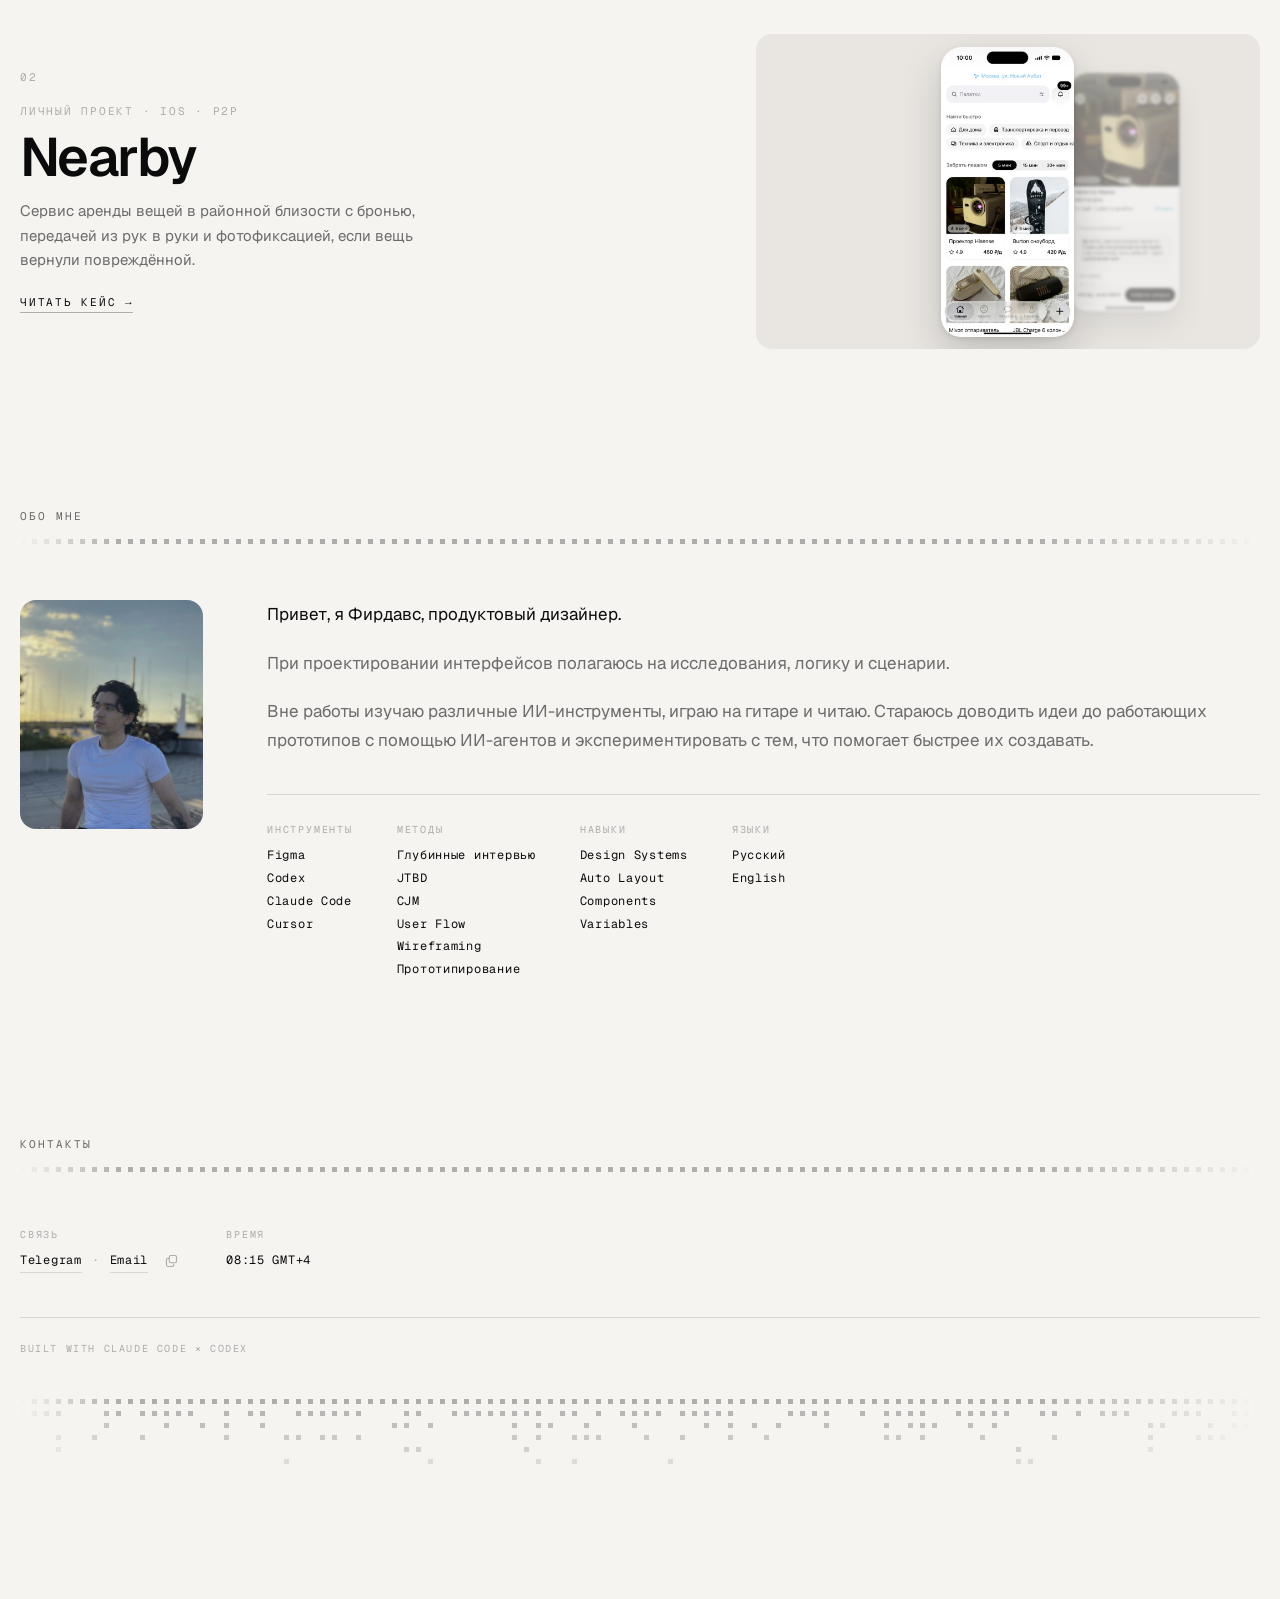
==== commit c09322c7: "feat: убрана карточка-заглушка третьего проекта с главной Co-Authored-By: Claude Opus 5 <noreply@ant" ====
--- a/index.html
+++ b/index.html
@@ -155,23 +155,6 @@
         <a class="project__cta" href="case-nearby.html">Читать кейс →</a>
       </div>
     </article>
-
-    <!-- Третий кейс ещё не написан: карточка стоит заглушкой и никуда не ведёт,
-         ссылки нет вовсе — фокусировать и открывать нечего. -->
-    <article class="project">
-      <div class="project__media">
-        <div class="fan fan--empty" aria-hidden="true">
-          <canvas id="soonfig"></canvas>
-          <p class="soon">в работе...</p>
-        </div>
-      </div>
-      <div class="project__body">
-        <p class="project__idx">03</p>
-        <p class="project__tags">скоро</p>
-        <h2 class="project__title project__title--muted">Следующий проект</h2>
-        <p class="project__sub">Здесь будет третий кейс — сейчас в работе.</p>
-      </div>
-    </article>
   </section>
 
   <section class="about" id="about">
@@ -259,7 +242,6 @@
 <script src="js/reveal.js"></script>
 <script src="js/hero-fish.js"></script>
 <script src="js/navbar.js"></script>
-<script src="js/soon-canvas.js"></script>
 <script src="js/roll.js"></script>
 <script src="js/edge-canvas.js"></script>
 <script src="js/copy.js"></script>
